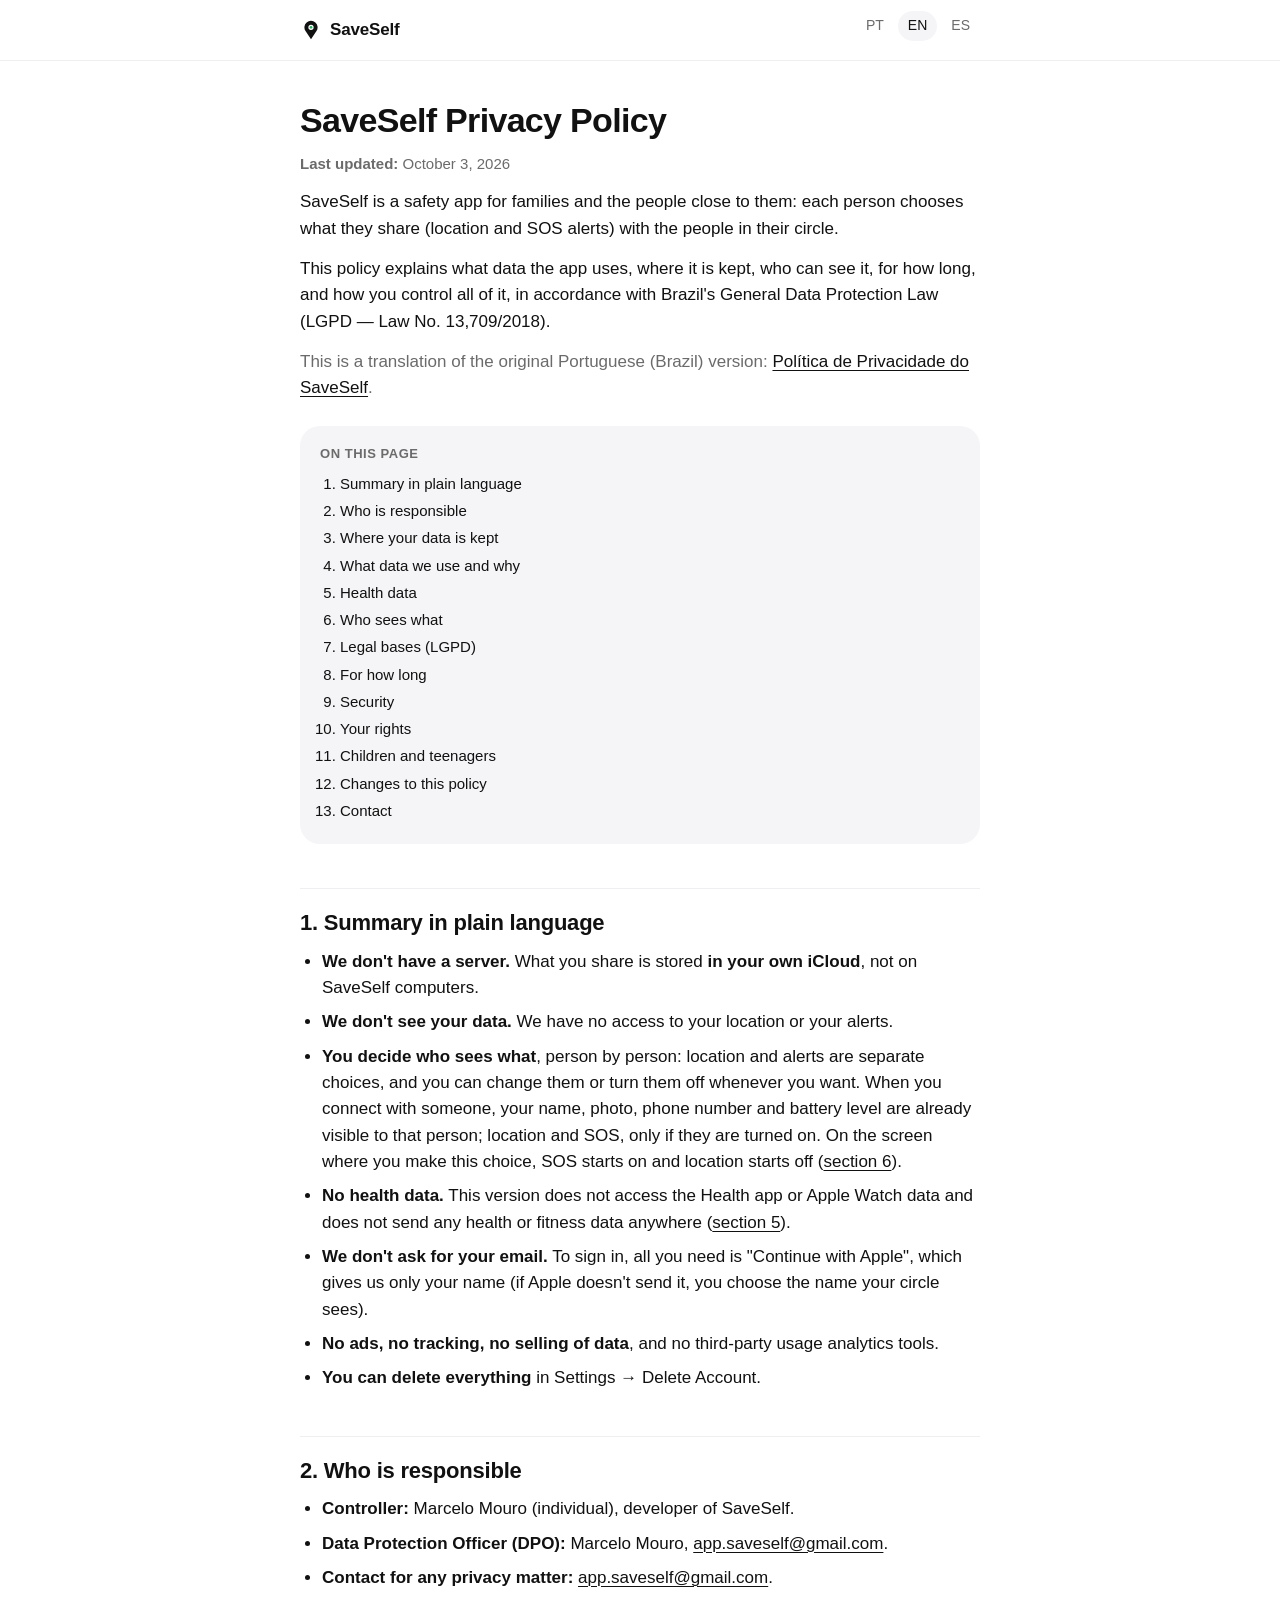
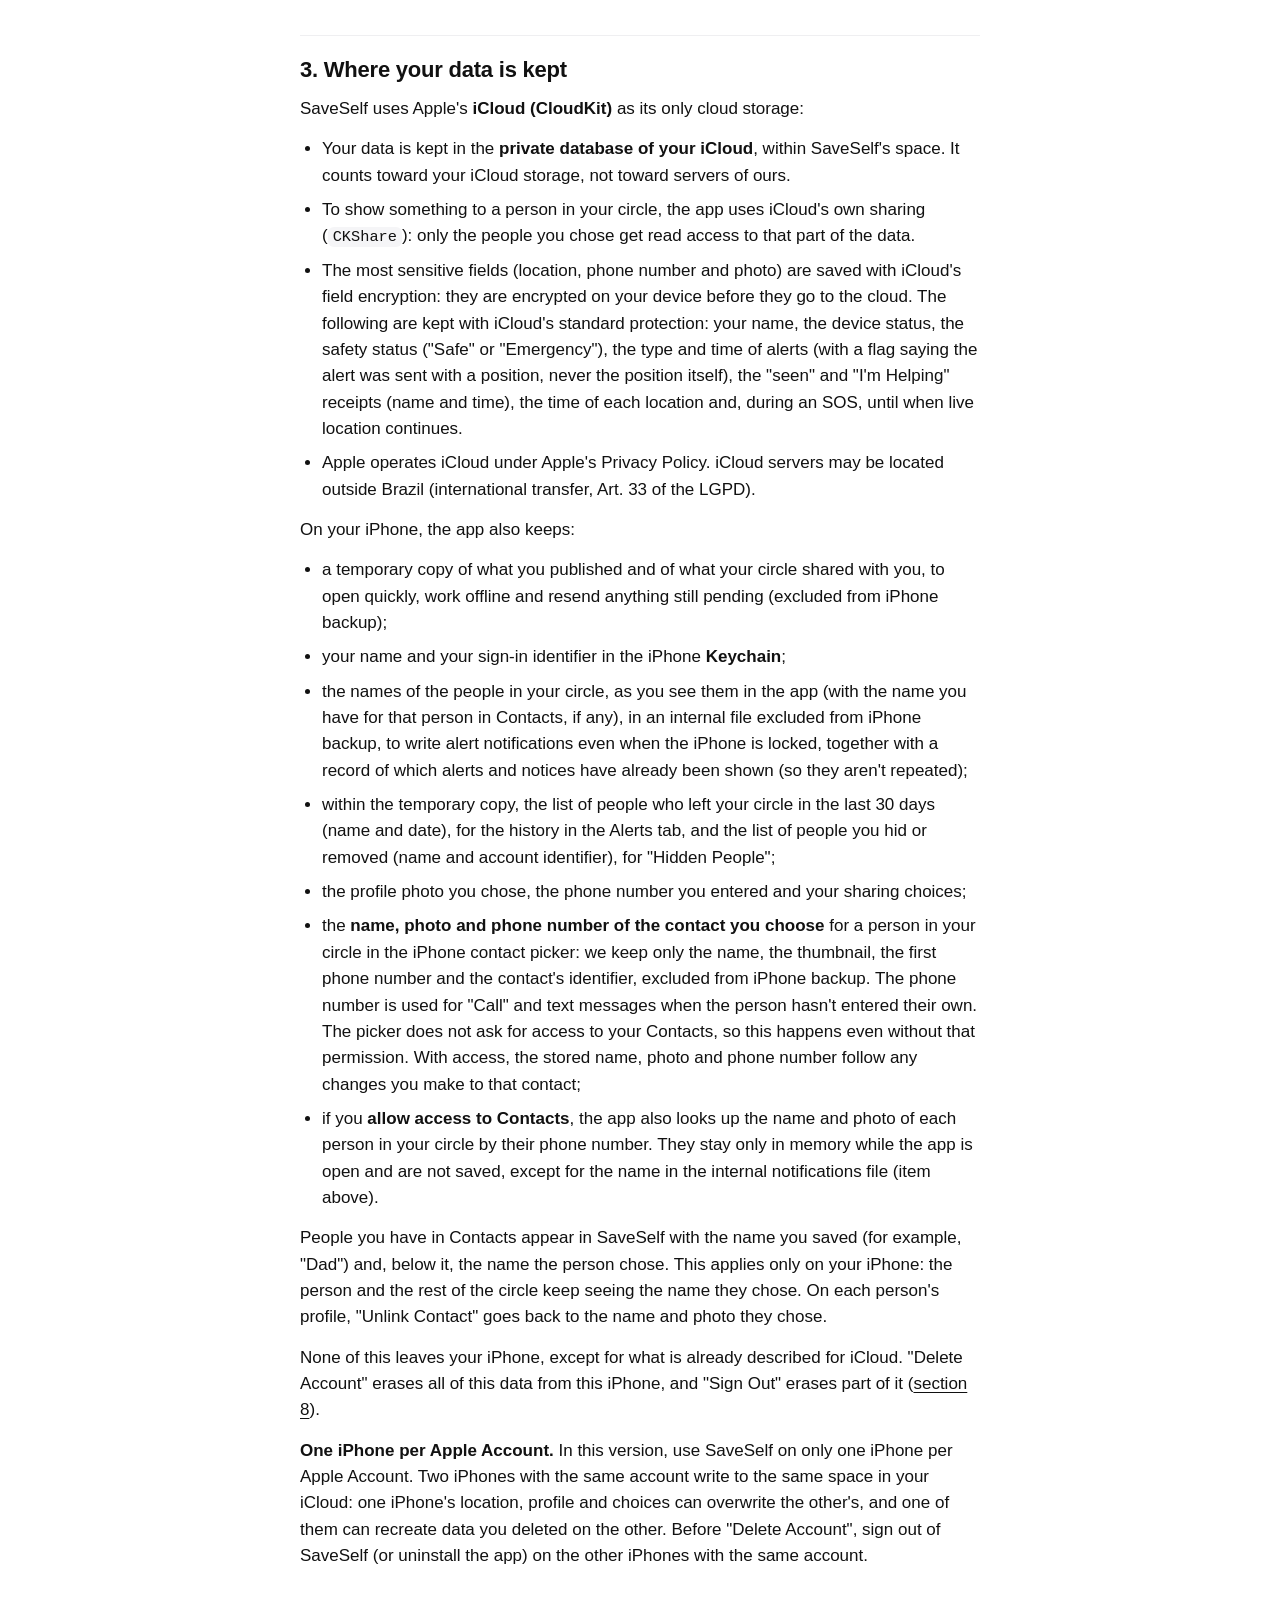
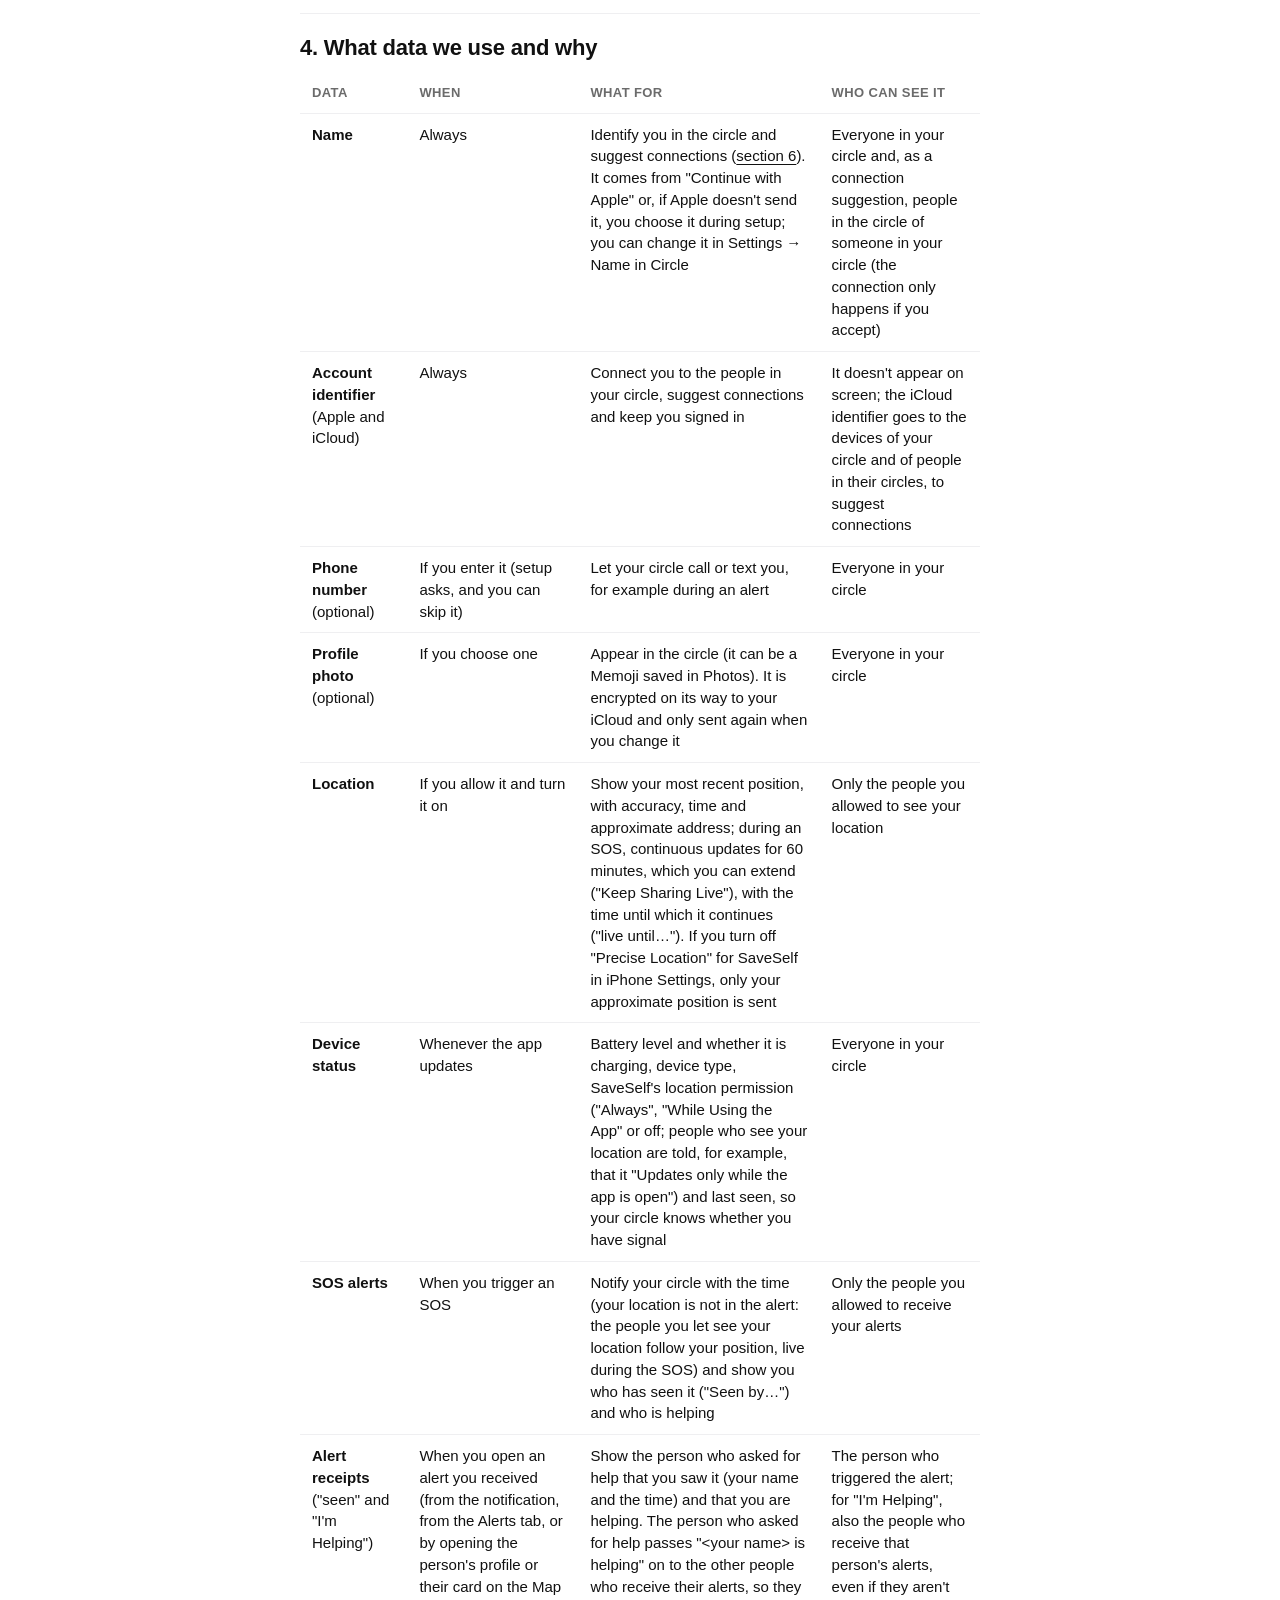
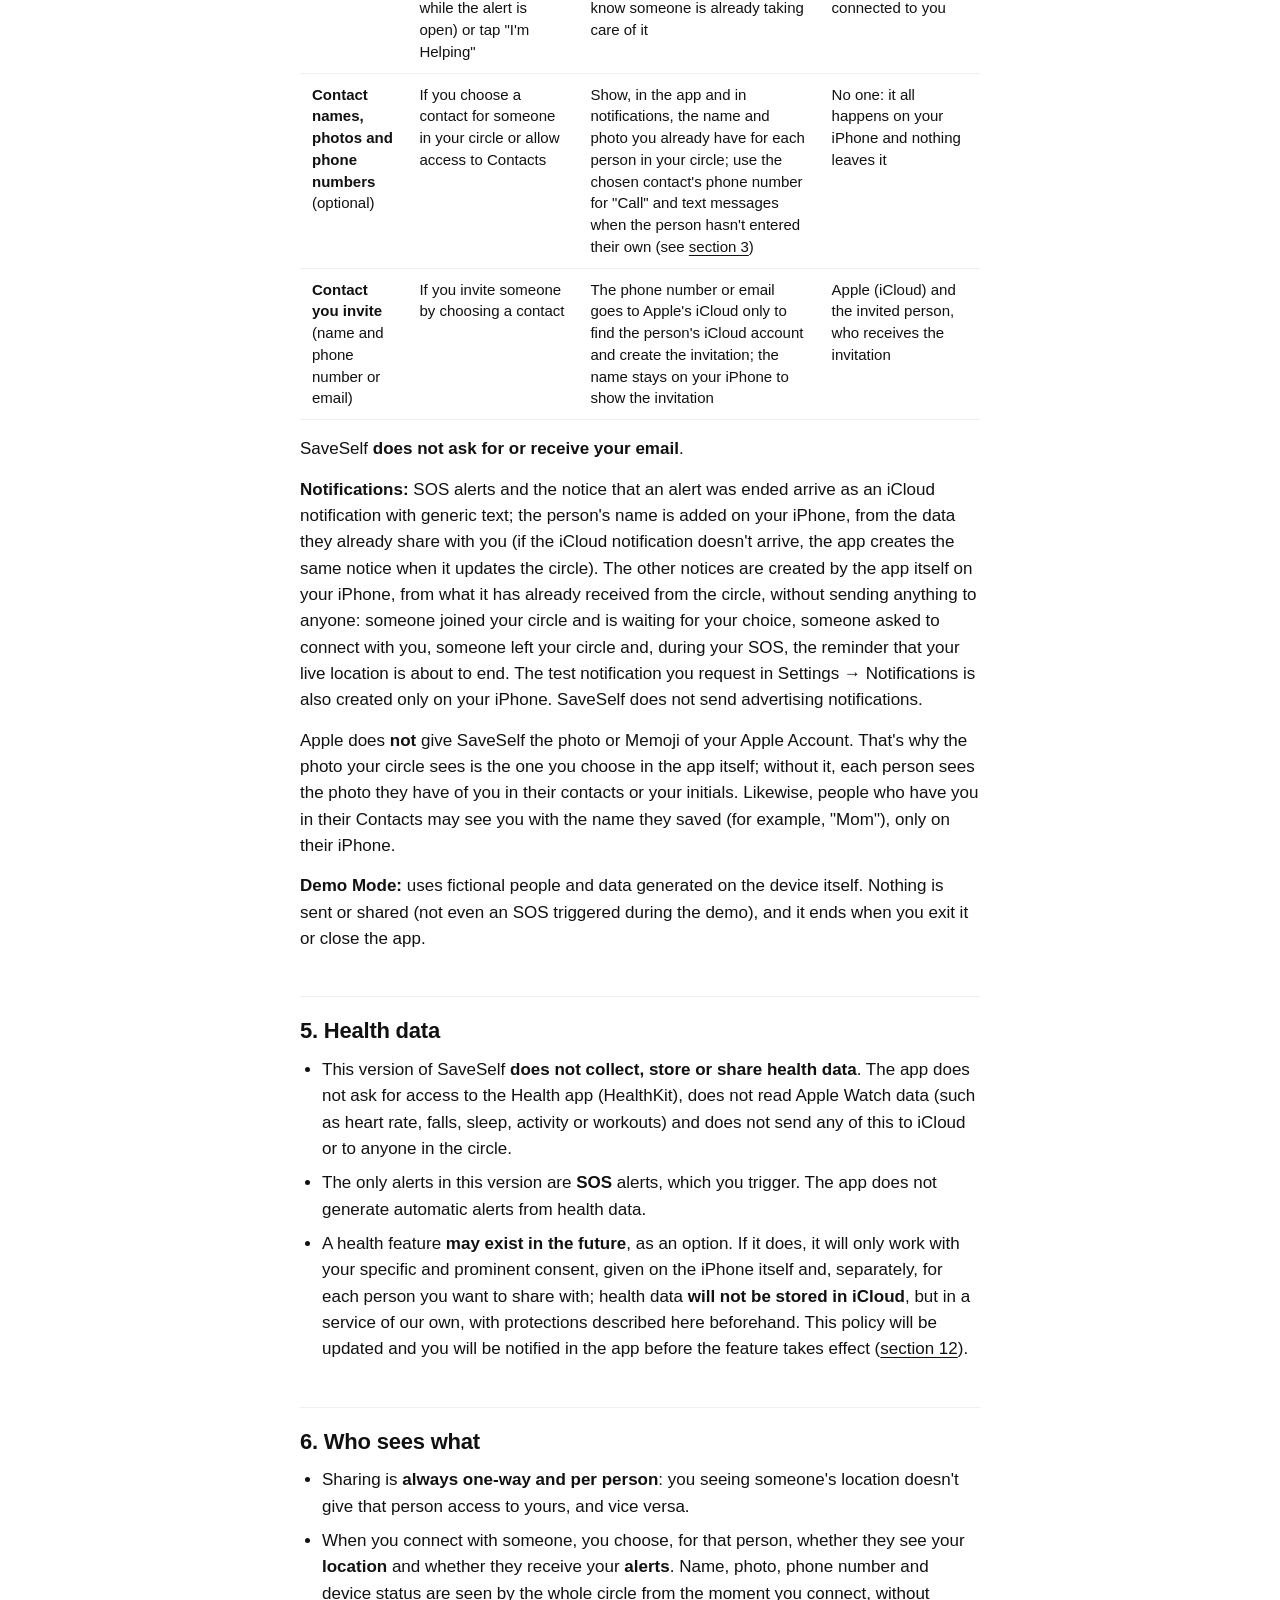
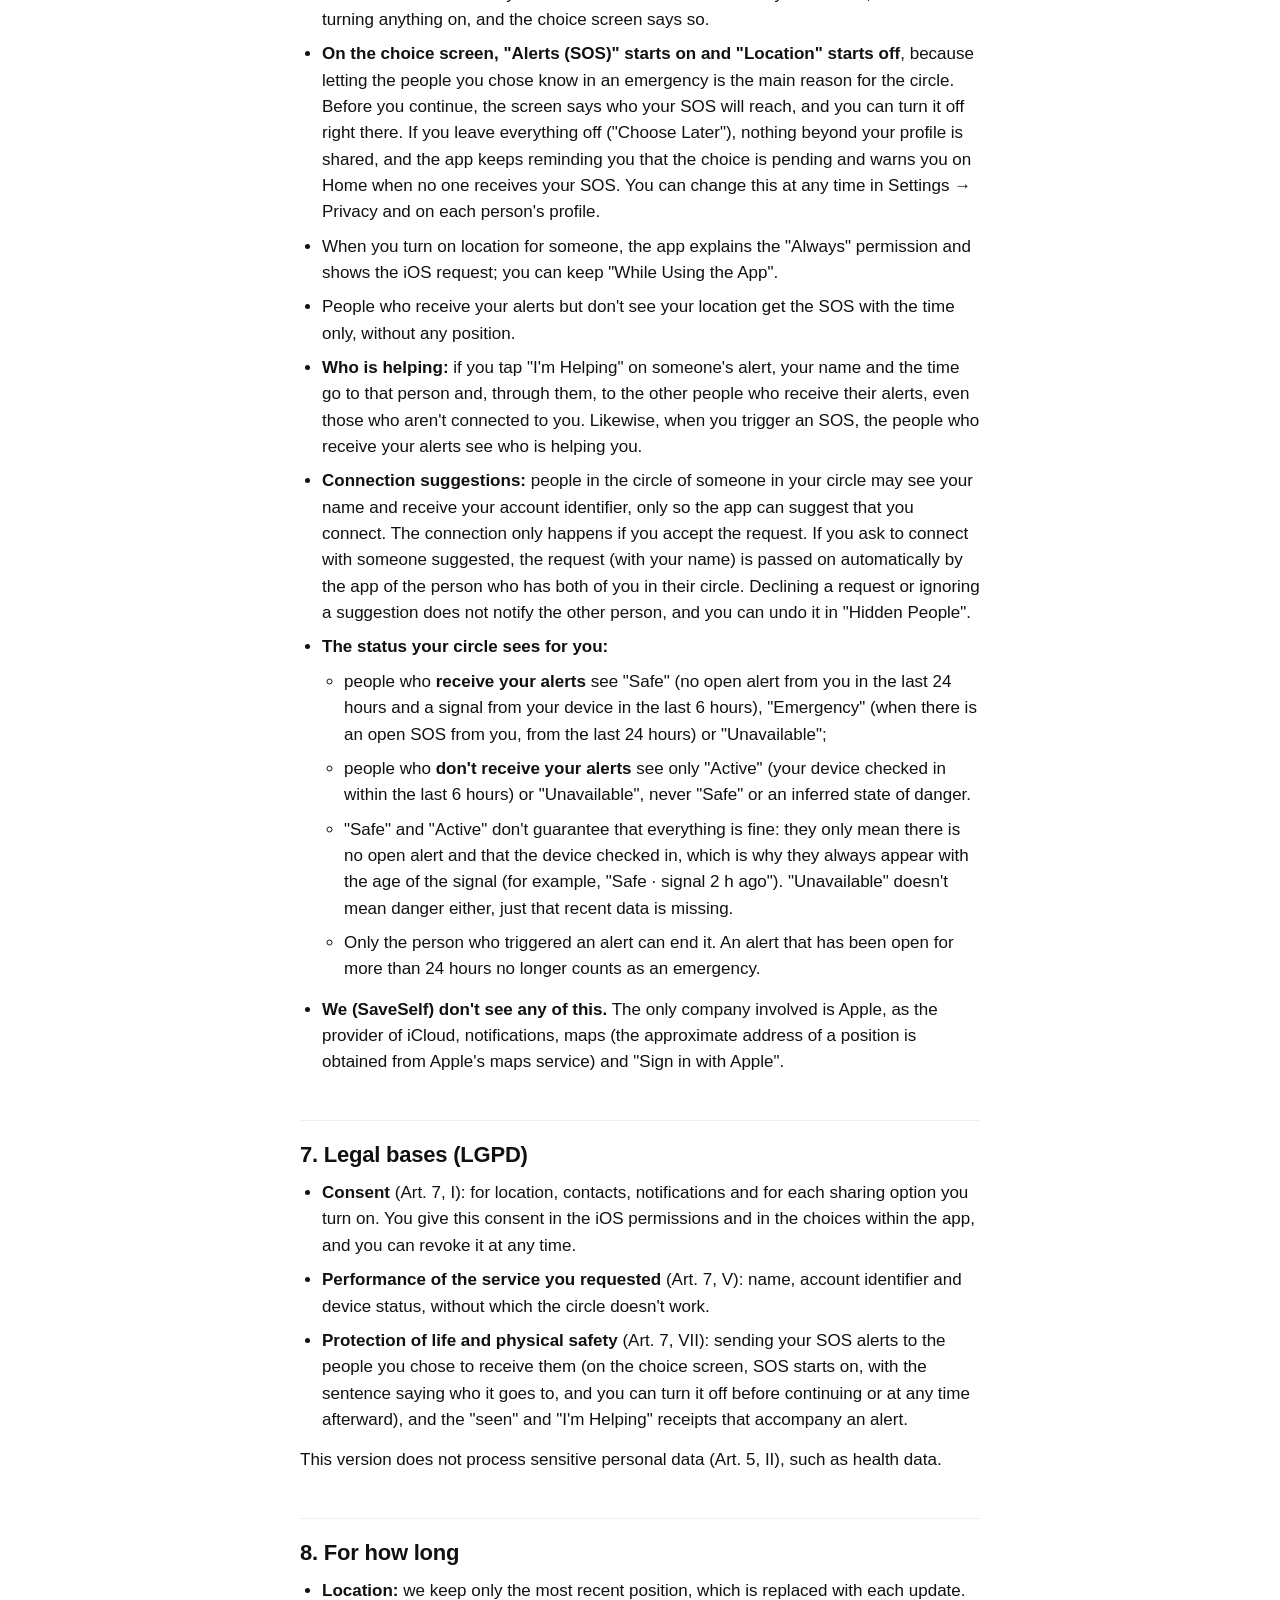
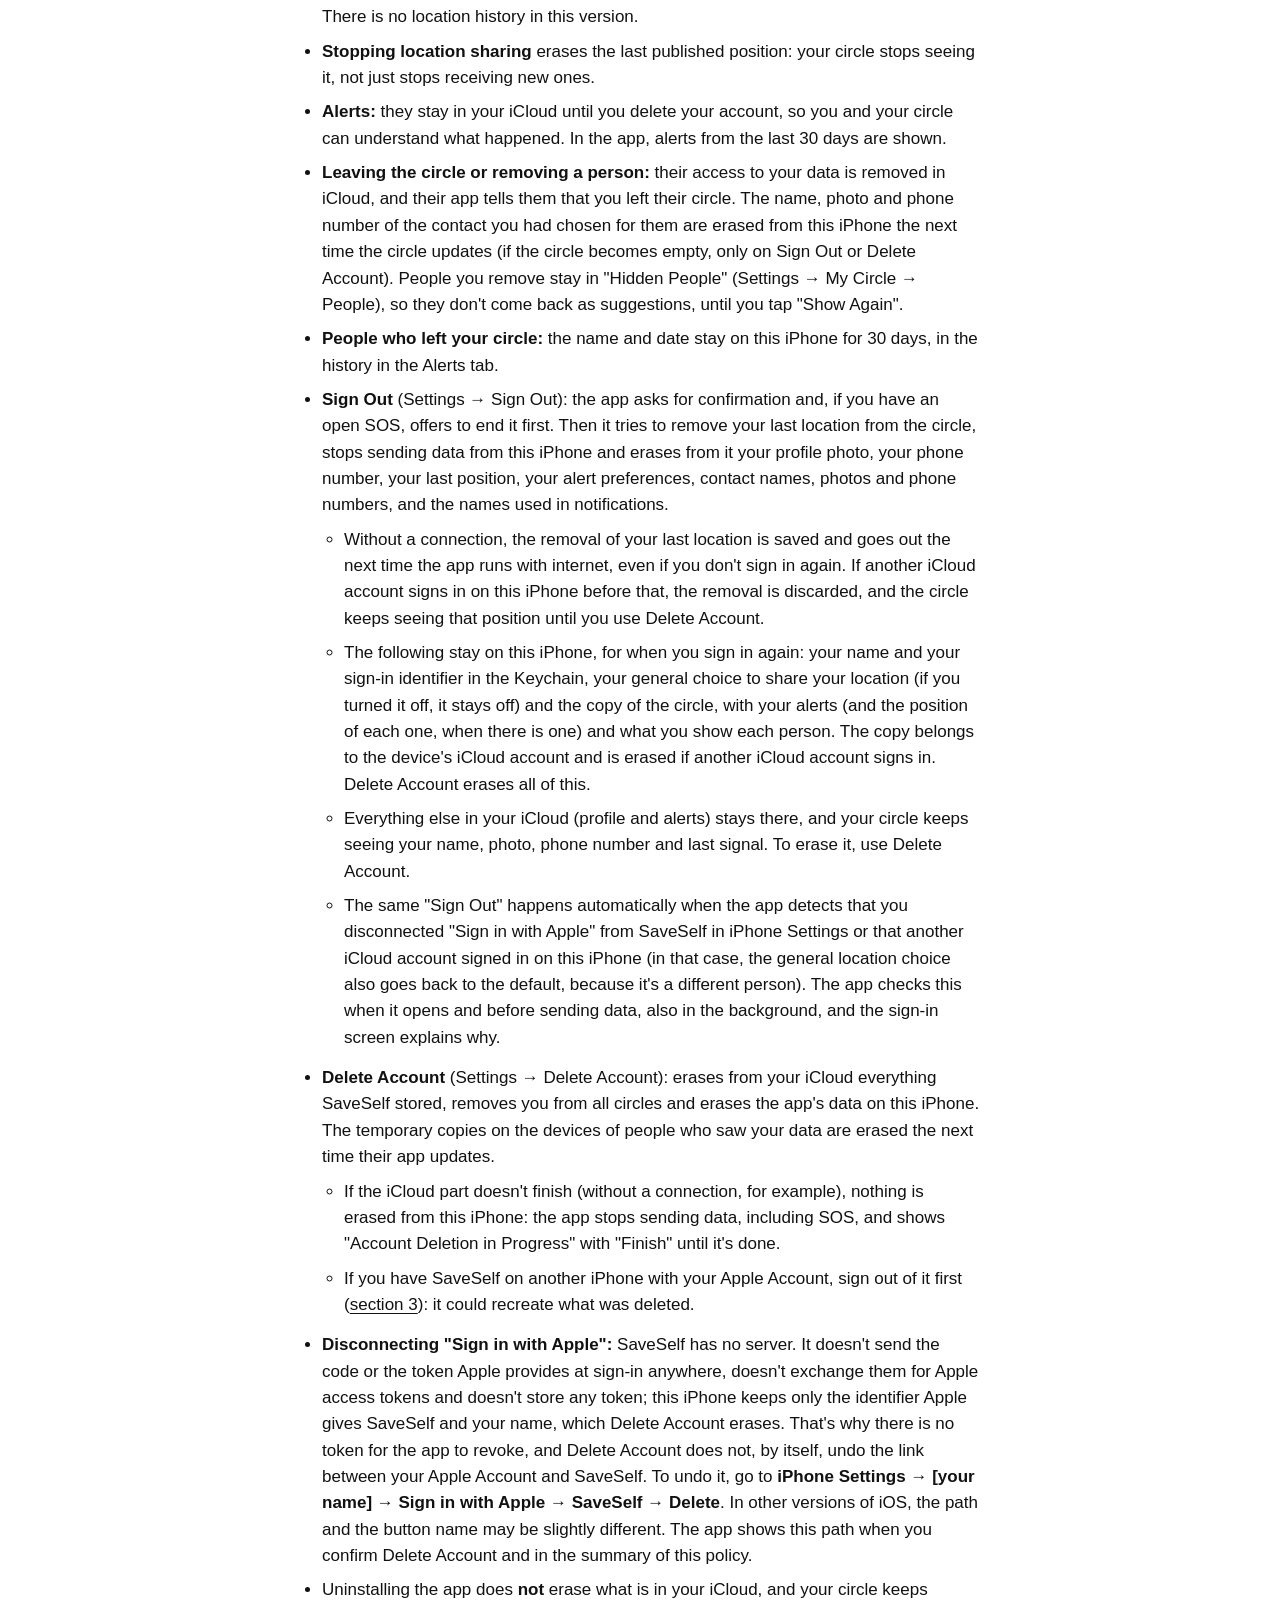
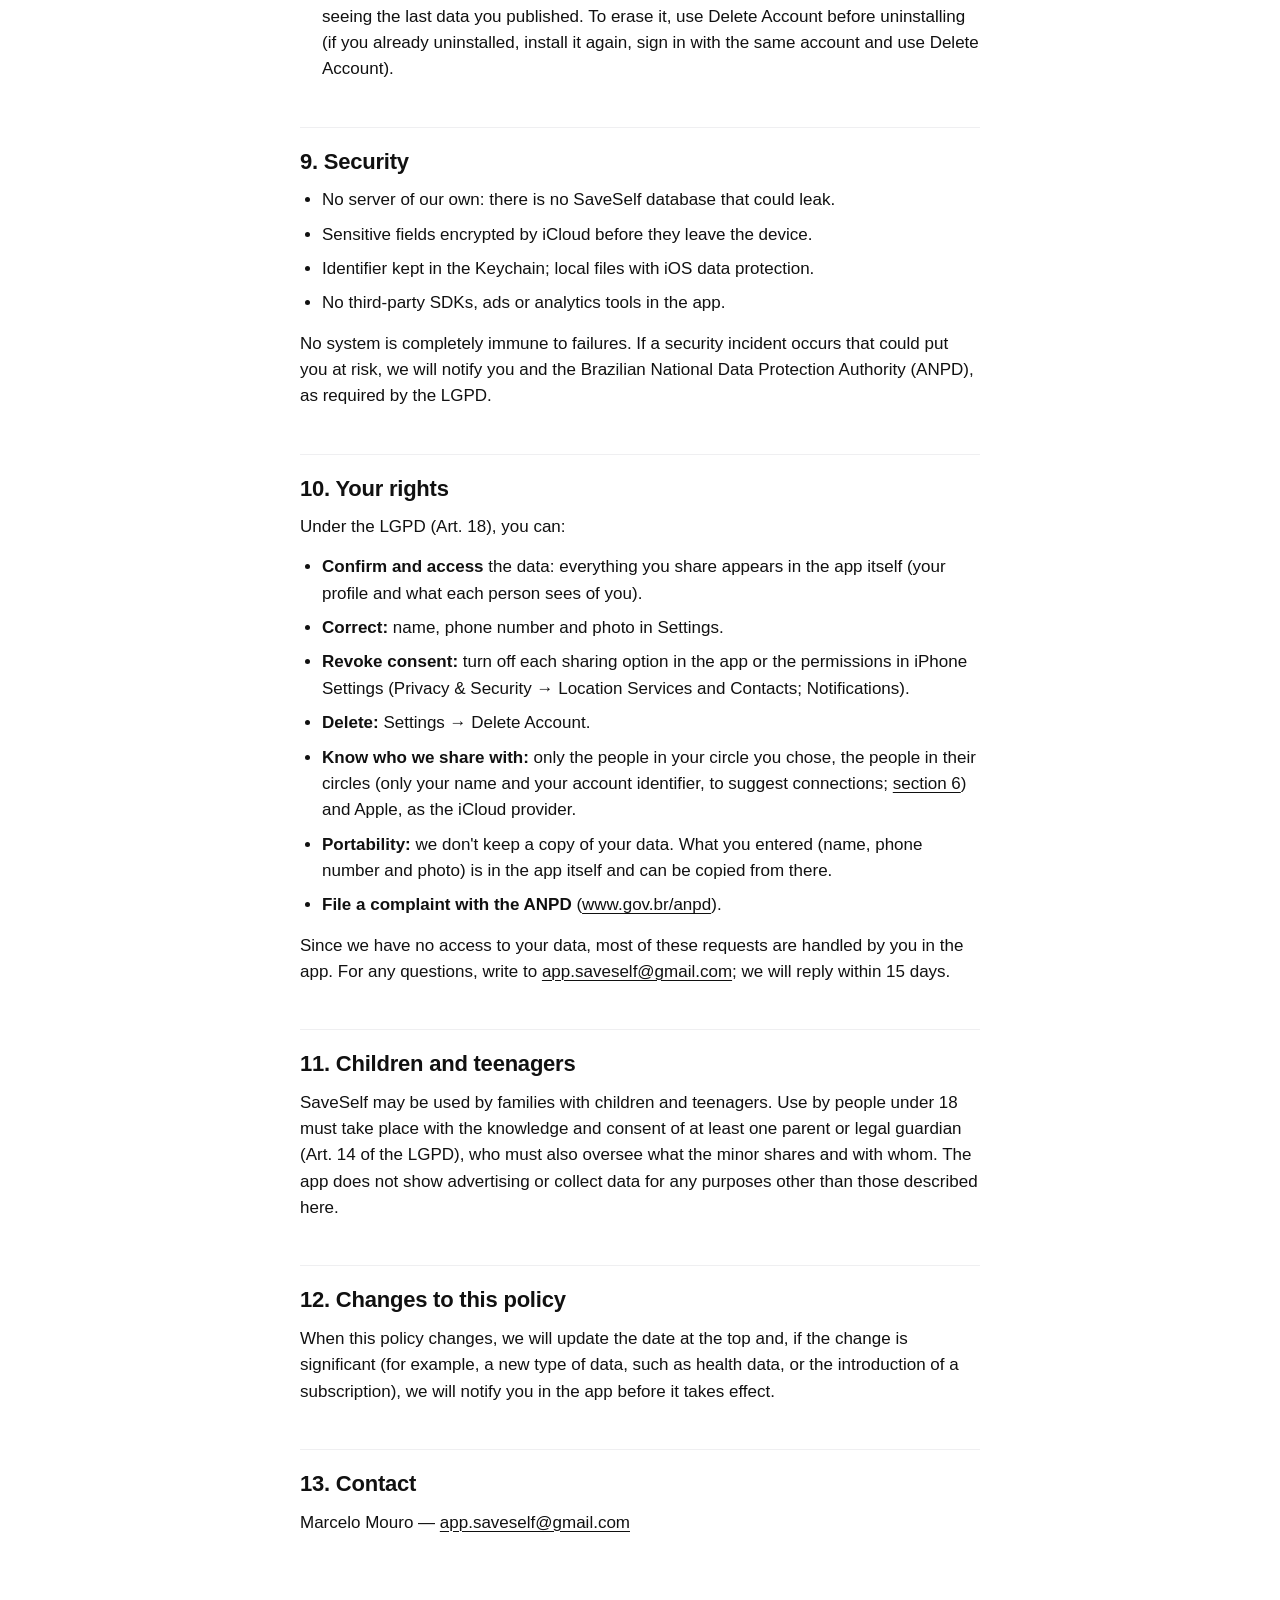
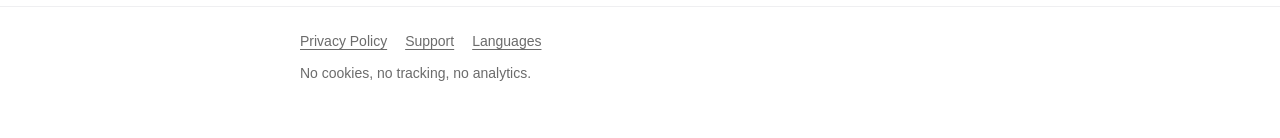
==== en/privacy.html @ 68fe5c29 "Site do SaveSelf: política de privacidade e suporte (pt, en, es) Co-Authored-By: Claude Opus 5.5 <no" ====
<!doctype html>
<html lang="en">
<head>
<meta charset="utf-8">
<meta name="viewport" content="width=device-width, initial-scale=1">
<title>SaveSelf Privacy Policy</title>
<meta name="description" content="What data SaveSelf uses, where it is kept (in your iCloud), who can see it, for how long, and how you control it all, under Brazil's LGPD.">
<meta name="referrer" content="no-referrer">
<meta name="color-scheme" content="light dark">
<link rel="alternate" hreflang="pt-BR" href="../pt/privacidade.html">
<link rel="alternate" hreflang="en" href="privacy.html">
<link rel="alternate" hreflang="es" href="../es/privacidad.html">
<link rel="alternate" hreflang="x-default" href="../index.html">
<link rel="icon" href="data:image/svg+xml,%3Csvg xmlns='http://www.w3.org/2000/svg' viewBox='0 0 100 100'%3E%3Cpath fill='%23111111' fill-rule='evenodd' d='M50 92L74.87 54.78A30 30 0 1 0 25.13 54.78ZM62 38A12 12 0 1 0 38 38A12 12 0 1 0 62 38Z'/%3E%3Ccircle cx='50' cy='38' r='6' fill='%2324B35F'/%3E%3C/svg%3E">
<link rel="stylesheet" href="../style.css">
</head>
<body>
<header class="site-header">
  <div class="wrap">
    <a class="brand" href="../index.html"><svg viewBox="0 0 100 100" aria-hidden="true"><path fill="currentColor" fill-rule="evenodd" d="M50 92L74.87 54.78A30 30 0 1 0 25.13 54.78ZM62 38A12 12 0 1 0 38 38A12 12 0 1 0 62 38Z"/><circle cx="50" cy="38" r="6" fill="#24B35F"/></svg>SaveSelf</a>
    <nav aria-label="Language">
      <ul class="lang">
        <li><a href="../pt/privacidade.html" hreflang="pt-BR" lang="pt-BR">PT</a></li>
        <li><span aria-current="page" lang="en">EN</span></li>
        <li><a href="../es/privacidad.html" hreflang="es" lang="es">ES</a></li>
      </ul>
    </nav>
  </div>
</header>

<main>
  <div class="wrap">
    <h1>SaveSelf Privacy Policy</h1>
    <p class="meta"><strong>Last updated:</strong> October 3, 2026</p>

    <p>SaveSelf is a safety app for families and the people close to them: each person chooses what they
    share (location and SOS alerts) with the people in their circle.</p>

    <p>This policy explains what data the app uses, where it is kept, who can see it, for how long, and
    how you control all of it, in accordance with Brazil's General Data Protection Law (LGPD — Law
    No. 13,709/2018).</p>

    <p class="muted">This is a translation of the original Portuguese (Brazil) version: <a href="../pt/privacidade.html" hreflang="pt-BR" lang="pt-BR">Política de Privacidade do SaveSelf</a>.</p>

    <nav class="toc" aria-label="Sections">
      <p>On this page</p>
      <ol>
        <li><a href="#s1">Summary in plain language</a></li>
        <li><a href="#s2">Who is responsible</a></li>
        <li><a href="#s3">Where your data is kept</a></li>
        <li><a href="#s4">What data we use and why</a></li>
        <li><a href="#s5">Health data</a></li>
        <li><a href="#s6">Who sees what</a></li>
        <li><a href="#s7">Legal bases (LGPD)</a></li>
        <li><a href="#s8">For how long</a></li>
        <li><a href="#s9">Security</a></li>
        <li><a href="#s10">Your rights</a></li>
        <li><a href="#s11">Children and teenagers</a></li>
        <li><a href="#s12">Changes to this policy</a></li>
        <li><a href="#s13">Contact</a></li>
      </ol>
    </nav>

    <h2 id="s1">1. Summary in plain language</h2>
    <ul>
      <li><strong>We don't have a server.</strong> What you share is stored <strong>in your own iCloud</strong>, not on
        SaveSelf computers.</li>
      <li><strong>We don't see your data.</strong> We have no access to your location or your alerts.</li>
      <li><strong>You decide who sees what</strong>, person by person: location and alerts are separate choices, and
        you can change them or turn them off whenever you want. When you connect with someone, your name,
        photo, phone number and battery level are already visible to that person; location and SOS, only
        if they are turned on. On the screen where you make this choice, SOS starts on and location starts
        off (<a href="#s6">section 6</a>).</li>
      <li><strong>No health data.</strong> This version does not access the Health app or Apple Watch data and does not
        send any health or fitness data anywhere (<a href="#s5">section 5</a>).</li>
      <li><strong>We don't ask for your email.</strong> To sign in, all you need is "Continue with Apple", which gives us
        only your name (if Apple doesn't send it, you choose the name your circle sees).</li>
      <li><strong>No ads, no tracking, no selling of data</strong>, and no third-party usage analytics tools.</li>
      <li><strong>You can delete everything</strong> in Settings → Delete Account.</li>
    </ul>

    <h2 id="s2">2. Who is responsible</h2>
    <ul>
      <li><strong>Controller:</strong> Marcelo Mouro (individual), developer of SaveSelf.</li>
      <li><strong>Data Protection Officer (DPO):</strong> Marcelo Mouro, <a href="mailto:app.saveself@gmail.com">app.saveself@gmail.com</a>.</li>
      <li><strong>Contact for any privacy matter:</strong> <a href="mailto:app.saveself@gmail.com">app.saveself@gmail.com</a>.</li>
    </ul>

    <h2 id="s3">3. Where your data is kept</h2>
    <p>SaveSelf uses Apple's <strong>iCloud (CloudKit)</strong> as its only cloud storage:</p>
    <ul>
      <li>Your data is kept in the <strong>private database of your iCloud</strong>, within SaveSelf's space. It counts
        toward your iCloud storage, not toward servers of ours.</li>
      <li>To show something to a person in your circle, the app uses iCloud's own sharing
        (<code>CKShare</code>): only the people you chose get read access to that part of the data.</li>
      <li>The most sensitive fields (location, phone number and photo) are saved with iCloud's field
        encryption: they are encrypted on your device before they go to the cloud. The following are kept
        with iCloud's standard protection: your name, the device status, the safety status ("Safe" or
        "Emergency"), the type and time of alerts (with a flag saying the alert was sent with a position,
        never the position itself), the "seen" and "I'm Helping" receipts (name and time), the time of
        each location and, during an SOS, until when live location continues.</li>
      <li>Apple operates iCloud under Apple's Privacy Policy. iCloud servers may be located outside Brazil
        (international transfer, Art. 33 of the LGPD).</li>
    </ul>

    <p>On your iPhone, the app also keeps:</p>
    <ul>
      <li>a temporary copy of what you published and of what your circle shared with you, to open quickly,
        work offline and resend anything still pending (excluded from iPhone backup);</li>
      <li>your name and your sign-in identifier in the iPhone <strong>Keychain</strong>;</li>
      <li>the names of the people in your circle, as you see them in the app (with the name you have for
        that person in Contacts, if any), in an internal file excluded from iPhone backup, to write alert
        notifications even when the iPhone is locked, together with a record of which alerts and notices
        have already been shown (so they aren't repeated);</li>
      <li>within the temporary copy, the list of people who left your circle in the last 30 days (name and
        date), for the history in the Alerts tab, and the list of people you hid or removed (name and account identifier), for
        "Hidden People";</li>
      <li>the profile photo you chose, the phone number you entered and your sharing choices;</li>
      <li>the <strong>name, photo and phone number of the contact you choose</strong> for a person in your circle in the
        iPhone contact picker: we keep only the name, the thumbnail, the first phone number and the
        contact's identifier, excluded from iPhone backup. The phone number is used for "Call" and text
        messages when the person hasn't entered their own. The picker does not ask for access to your
        Contacts, so this happens even without that permission. With access, the stored name, photo and
        phone number follow any changes you make to that contact;</li>
      <li>if you <strong>allow access to Contacts</strong>, the app also looks up the name and photo of each person in
        your circle by their phone number. They stay only in memory while the app is open and are not
        saved, except for the name in the internal notifications file (item above).</li>
    </ul>

    <p>People you have in Contacts appear in SaveSelf with the name you saved (for example, "Dad") and,
    below it, the name the person chose. This applies only on your iPhone: the person and the rest of
    the circle keep seeing the name they chose. On each person's profile, "Unlink Contact" goes back to
    the name and photo they chose.</p>

    <p>None of this leaves your iPhone, except for what is already described for iCloud. "Delete Account"
    erases all of this data from this iPhone, and "Sign Out" erases part of it (<a href="#s8">section 8</a>).</p>

    <p><strong>One iPhone per Apple Account.</strong> In this version, use SaveSelf on only one iPhone per Apple
    Account. Two iPhones with the same account write to the same space in your iCloud: one iPhone's
    location, profile and choices can overwrite the other's, and one of them can recreate data you
    deleted on the other. Before "Delete Account", sign out of SaveSelf (or uninstall the app) on the
    other iPhones with the same account.</p>

    <h2 id="s4">4. What data we use and why</h2>
    <div class="table-wrap">
      <table>
        <thead>
          <tr><th scope="col">Data</th><th scope="col">When</th><th scope="col">What for</th><th scope="col">Who can see it</th></tr>
        </thead>
        <tbody>
          <tr>
            <td data-label="Data"><strong>Name</strong></td>
            <td data-label="When">Always</td>
            <td data-label="What for">Identify you in the circle and suggest connections (<a href="#s6">section 6</a>). It comes from "Continue with Apple" or, if Apple doesn't send it, you choose it during setup; you can change it in Settings → Name in Circle</td>
            <td data-label="Who can see it">Everyone in your circle and, as a connection suggestion, people in the circle of someone in your circle (the connection only happens if you accept)</td>
          </tr>
          <tr>
            <td data-label="Data"><strong>Account identifier</strong> (Apple and iCloud)</td>
            <td data-label="When">Always</td>
            <td data-label="What for">Connect you to the people in your circle, suggest connections and keep you signed in</td>
            <td data-label="Who can see it">It doesn't appear on screen; the iCloud identifier goes to the devices of your circle and of people in their circles, to suggest connections</td>
          </tr>
          <tr>
            <td data-label="Data"><strong>Phone number</strong> (optional)</td>
            <td data-label="When">If you enter it (setup asks, and you can skip it)</td>
            <td data-label="What for">Let your circle call or text you, for example during an alert</td>
            <td data-label="Who can see it">Everyone in your circle</td>
          </tr>
          <tr>
            <td data-label="Data"><strong>Profile photo</strong> (optional)</td>
            <td data-label="When">If you choose one</td>
            <td data-label="What for">Appear in the circle (it can be a Memoji saved in Photos). It is encrypted on its way to your iCloud and only sent again when you change it</td>
            <td data-label="Who can see it">Everyone in your circle</td>
          </tr>
          <tr>
            <td data-label="Data"><strong>Location</strong></td>
            <td data-label="When">If you allow it and turn it on</td>
            <td data-label="What for">Show your most recent position, with accuracy, time and approximate address; during an SOS, continuous updates for 60 minutes, which you can extend ("Keep Sharing Live"), with the time until which it continues ("live until…"). If you turn off "Precise Location" for SaveSelf in iPhone Settings, only your approximate position is sent</td>
            <td data-label="Who can see it">Only the people you allowed to see your location</td>
          </tr>
          <tr>
            <td data-label="Data"><strong>Device status</strong></td>
            <td data-label="When">Whenever the app updates</td>
            <td data-label="What for">Battery level and whether it is charging, device type, SaveSelf's location permission ("Always", "While Using the App" or off; people who see your location are told, for example, that it "Updates only while the app is open") and last seen, so your circle knows whether you have signal</td>
            <td data-label="Who can see it">Everyone in your circle</td>
          </tr>
          <tr>
            <td data-label="Data"><strong>SOS alerts</strong></td>
            <td data-label="When">When you trigger an SOS</td>
            <td data-label="What for">Notify your circle with the time (your location is not in the alert: the people you let see your location follow your position, live during the SOS) and show you who has seen it ("Seen by…") and who is helping</td>
            <td data-label="Who can see it">Only the people you allowed to receive your alerts</td>
          </tr>
          <tr>
            <td data-label="Data"><strong>Alert receipts</strong> ("seen" and "I'm Helping")</td>
            <td data-label="When">When you open an alert you received (from the notification, from the Alerts tab, or by opening the person's profile or their card on the Map while the alert is open) or tap "I'm Helping"</td>
            <td data-label="What for">Show the person who asked for help that you saw it (your name and the time) and that you are helping. The person who asked for help passes "&lt;your name&gt; is helping" on to the other people who receive their alerts, so they know someone is already taking care of it</td>
            <td data-label="Who can see it">The person who triggered the alert; for "I'm Helping", also the people who receive that person's alerts, even if they aren't connected to you</td>
          </tr>
          <tr>
            <td data-label="Data"><strong>Contact names, photos and phone numbers</strong> (optional)</td>
            <td data-label="When">If you choose a contact for someone in your circle or allow access to Contacts</td>
            <td data-label="What for">Show, in the app and in notifications, the name and photo you already have for each person in your circle; use the chosen contact's phone number for "Call" and text messages when the person hasn't entered their own (see <a href="#s3">section 3</a>)</td>
            <td data-label="Who can see it">No one: it all happens on your iPhone and nothing leaves it</td>
          </tr>
          <tr>
            <td data-label="Data"><strong>Contact you invite</strong> (name and phone number or email)</td>
            <td data-label="When">If you invite someone by choosing a contact</td>
            <td data-label="What for">The phone number or email goes to Apple's iCloud only to find the person's iCloud account and create the invitation; the name stays on your iPhone to show the invitation</td>
            <td data-label="Who can see it">Apple (iCloud) and the invited person, who receives the invitation</td>
          </tr>
        </tbody>
      </table>
    </div>

    <p>SaveSelf <strong>does not ask for or receive your email</strong>.</p>

    <p><strong>Notifications:</strong> SOS alerts and the notice that an alert was ended arrive as an iCloud
    notification with generic text; the person's name is added on your iPhone, from the data they
    already share with you (if the iCloud notification doesn't arrive, the app creates the same notice
    when it updates the circle). The other notices are created by the app itself on your iPhone, from
    what it has already received from the circle, without sending anything to anyone: someone joined
    your circle and is waiting for your choice, someone asked to connect with you, someone left your
    circle and, during your SOS, the reminder that your live location is about to end. The test notification you request in
    Settings → Notifications is also created only on your iPhone. SaveSelf does not
    send advertising notifications.</p>

    <p>Apple does <strong>not</strong> give SaveSelf the photo or Memoji of your Apple Account. That's why the photo
    your circle sees is the one you choose in the app itself; without it, each person sees the photo
    they have of you in their contacts or your initials. Likewise, people who have you in their Contacts
    may see you with the name they saved (for example, "Mom"), only on their iPhone.</p>

    <p><strong>Demo Mode:</strong> uses fictional people and data generated on the device itself. Nothing is sent or
    shared (not even an SOS triggered during the demo), and it ends when you exit it or close the
    app.</p>

    <h2 id="s5">5. Health data</h2>
    <ul>
      <li>This version of SaveSelf <strong>does not collect, store or share health data</strong>. The app does not
        ask for access to the Health app (HealthKit), does not read Apple Watch data (such as heart rate,
        falls, sleep, activity or workouts) and does not send any of this to iCloud or to anyone in the
        circle.</li>
      <li>The only alerts in this version are <strong>SOS</strong> alerts, which you trigger. The app does not generate
        automatic alerts from health data.</li>
      <li>A health feature <strong>may exist in the future</strong>, as an option. If it does, it will only work with
        your specific and prominent consent, given on the iPhone itself and, separately, for each person
        you want to share with; health data <strong>will not be stored in iCloud</strong>, but in a service of our
        own, with protections described here beforehand. This policy will be updated and you will be
        notified in the app before the feature takes effect (<a href="#s12">section 12</a>).</li>
    </ul>

    <h2 id="s6">6. Who sees what</h2>
    <ul>
      <li>Sharing is <strong>always one-way and per person</strong>: you seeing someone's location doesn't give that
        person access to yours, and vice versa.</li>
      <li>When you connect with someone, you choose, for that person, whether they see your
        <strong>location</strong> and whether they receive your <strong>alerts</strong>. Name, photo, phone number and device status
        are seen by the whole circle from the moment you connect, without turning anything on, and the
        choice screen says so.</li>
      <li><strong>On the choice screen, "Alerts (SOS)" starts on and "Location" starts off</strong>, because letting the
        people you chose know in an emergency is the main reason for the circle. Before you continue, the
        screen says who your SOS will reach, and you can turn it off right there. If you leave everything
        off ("Choose Later"), nothing beyond your profile is shared, and the app keeps reminding you that
        the choice is pending and warns you on Home when no one receives your SOS. You can change this at
        any time in Settings → Privacy and on each person's profile.</li>
      <li>When you turn on location for someone, the app explains the "Always" permission and shows the iOS
        request; you can keep "While Using the App".</li>
      <li>People who receive your alerts but don't see your location get the SOS with the time only,
        without any position.</li>
      <li><strong>Who is helping:</strong> if you tap "I'm Helping" on someone's alert, your name and the time go to
        that person and, through them, to the other people who receive their alerts, even those who aren't
        connected to you. Likewise, when you trigger an SOS, the people who receive your alerts see who is
        helping you.</li>
      <li><strong>Connection suggestions:</strong> people in the circle of someone in your circle may see your name and
        receive your account identifier, only so the app can suggest that you connect. The connection
        only happens if you accept the request. If you ask to connect with someone suggested, the request
        (with your name) is passed on automatically by the app of the person who has both of you in their
        circle. Declining a request or ignoring a suggestion does not notify the other person, and you can
        undo it in "Hidden People".</li>
      <li><strong>The status your circle sees for you:</strong>
        <ul>
          <li>people who <strong>receive your alerts</strong> see "Safe" (no open alert from you in the last 24 hours and
            a signal from your device in the last 6 hours), "Emergency" (when there is an open SOS from you,
            from the last 24 hours) or "Unavailable";</li>
          <li>people who <strong>don't receive your alerts</strong> see only "Active" (your device checked in within the last
            6 hours) or "Unavailable", never "Safe" or an inferred state of danger.</li>
          <li>"Safe" and "Active" don't guarantee that everything is fine: they only mean there is no open
            alert and that the device checked in, which is why they always appear with the age of the
            signal (for example, "Safe · signal 2 h ago"). "Unavailable" doesn't mean danger either, just
            that recent data is missing.</li>
          <li>Only the person who triggered an alert can end it. An alert that has been open for more than
            24 hours no longer counts as an emergency.</li>
        </ul>
      </li>
      <li><strong>We (SaveSelf) don't see any of this.</strong> The only company involved is Apple, as the provider of
        iCloud, notifications, maps (the approximate address of a position is obtained from Apple's maps
        service) and "Sign in with Apple".</li>
    </ul>

    <h2 id="s7">7. Legal bases (LGPD)</h2>
    <ul>
      <li><strong>Consent</strong> (Art. 7, I): for location, contacts, notifications and for each sharing option you
        turn on. You give this consent in the iOS permissions and in the choices within the app, and you
        can revoke it at any time.</li>
      <li><strong>Performance of the service you requested</strong> (Art. 7, V): name, account identifier and device
        status, without which the circle doesn't work.</li>
      <li><strong>Protection of life and physical safety</strong> (Art. 7, VII): sending your SOS alerts to the people
        you chose to receive them (on the choice screen, SOS starts on, with the sentence saying who it
        goes to, and you can turn it off before continuing or at any time afterward), and the "seen" and
        "I'm Helping" receipts that accompany an alert.</li>
    </ul>
    <p>This version does not process sensitive personal data (Art. 5, II), such as health data.</p>

    <h2 id="s8">8. For how long</h2>
    <ul>
      <li><strong>Location:</strong> we keep only the most recent position, which is replaced with each update. There is
        no location history in this version.</li>
      <li><strong>Stopping location sharing</strong> erases the last published position: your circle stops seeing it,
        not just stops receiving new ones.</li>
      <li><strong>Alerts:</strong> they stay in your iCloud until you delete your account, so you and your circle can
        understand what happened. In the app, alerts from the last 30 days are shown.</li>
      <li><strong>Leaving the circle or removing a person:</strong> their access to your data is removed in iCloud, and
        their app tells them that you left their circle. The name, photo and phone number of the contact
        you had chosen for them are erased from this iPhone the next time the circle updates (if the
        circle becomes empty, only on Sign Out or Delete Account). People you remove stay in "Hidden
        People" (Settings → My Circle → People), so they don't come back as suggestions, until you tap "Show
        Again".</li>
      <li><strong>People who left your circle:</strong> the name and date stay on this iPhone for 30 days, in the history
        in the Alerts tab.</li>
      <li><strong>Sign Out</strong> (Settings → Sign Out): the app asks for confirmation and, if you have an open SOS,
        offers to end it first. Then it tries to remove your last location from the circle, stops sending
        data from this iPhone and erases from it your profile photo, your phone number, your last
        position, your alert preferences, contact names, photos and phone numbers, and the names used in
        notifications.
        <ul>
          <li>Without a connection, the removal of your last location is saved and goes out the next time
            the app runs with internet, even if you don't sign in again. If another iCloud account signs in
            on this iPhone before that, the removal is discarded, and the circle keeps seeing that position
            until you use Delete Account.</li>
          <li>The following stay on this iPhone, for when you sign in again: your name and your sign-in
            identifier in the Keychain, your general choice to share your location (if you turned it off,
            it stays off) and the copy of the circle, with your alerts (and the position of each one, when
            there is one) and what you show each person. The copy belongs to the device's iCloud account
            and is erased if another iCloud account signs in. Delete Account erases all of this.</li>
          <li>Everything else in your iCloud (profile and alerts) stays there, and your circle keeps seeing
            your name, photo, phone number and last signal. To erase it, use Delete Account.</li>
          <li>The same "Sign Out" happens automatically when the app detects that you disconnected "Sign in
            with Apple" from SaveSelf in iPhone Settings or that another iCloud account signed in on this
            iPhone (in that case, the general location choice also goes back to the default, because it's
            a different person). The app checks this when it opens and before sending data, also in the
            background, and the sign-in screen explains why.</li>
        </ul>
      </li>
      <li><strong>Delete Account</strong> (Settings → Delete Account): erases from your iCloud everything SaveSelf stored,
        removes you from all circles and erases the app's data on this iPhone. The temporary copies on the
        devices of people who saw your data are erased the next time their app updates.
        <ul>
          <li>If the iCloud part doesn't finish (without a connection, for example), nothing is erased from
            this iPhone: the app stops sending data, including SOS, and shows "Account Deletion in
            Progress" with "Finish" until it's done.</li>
          <li>If you have SaveSelf on another iPhone with your Apple Account, sign out of it first
            (<a href="#s3">section 3</a>): it could recreate what was deleted.</li>
        </ul>
      </li>
      <li><strong>Disconnecting "Sign in with Apple":</strong> SaveSelf has no server. It doesn't send the code or the
        token Apple provides at sign-in anywhere, doesn't exchange them for Apple access tokens and doesn't
        store any token; this iPhone keeps only the identifier Apple gives SaveSelf and your name, which
        Delete Account erases. That's why there is no token for the app to revoke, and Delete Account does
        not, by itself, undo the link between your Apple Account and SaveSelf. To undo it, go to
        <strong>iPhone Settings → [your name] → Sign in with Apple → SaveSelf → Delete</strong>. In other versions of
        iOS, the path and the button name may be slightly different. The app shows this path when you
        confirm Delete Account and in the summary of this policy.</li>
      <li>Uninstalling the app does <strong>not</strong> erase what is in your iCloud, and your circle keeps seeing the
        last data you published. To erase it, use Delete Account before uninstalling (if you already
        uninstalled, install it again, sign in with the same account and use Delete Account).</li>
    </ul>

    <h2 id="s9">9. Security</h2>
    <ul>
      <li>No server of our own: there is no SaveSelf database that could leak.</li>
      <li>Sensitive fields encrypted by iCloud before they leave the device.</li>
      <li>Identifier kept in the Keychain; local files with iOS data protection.</li>
      <li>No third-party SDKs, ads or analytics tools in the app.</li>
    </ul>
    <p>No system is completely immune to failures. If a security incident occurs that could put you at
    risk, we will notify you and the Brazilian National Data Protection Authority (ANPD), as required by
    the LGPD.</p>

    <h2 id="s10">10. Your rights</h2>
    <p>Under the LGPD (Art. 18), you can:</p>
    <ul>
      <li><strong>Confirm and access</strong> the data: everything you share appears in the app itself (your profile and
        what each person sees of you).</li>
      <li><strong>Correct:</strong> name, phone number and photo in Settings.</li>
      <li><strong>Revoke consent:</strong> turn off each sharing option in the app or the permissions in iPhone Settings
        (Privacy &amp; Security → Location Services and Contacts; Notifications).</li>
      <li><strong>Delete:</strong> Settings → Delete Account.</li>
      <li><strong>Know who we share with:</strong> only the people in your circle you chose, the people in their circles
        (only your name and your account identifier, to suggest connections; <a href="#s6">section 6</a>) and Apple,
        as the iCloud provider.</li>
      <li><strong>Portability:</strong> we don't keep a copy of your data. What you entered (name, phone number and
        photo) is in the app itself and can be copied from there.</li>
      <li><strong>File a complaint with the ANPD</strong> (<a href="https://www.gov.br/anpd" rel="noopener noreferrer">www.gov.br/anpd</a>).</li>
    </ul>
    <p>Since we have no access to your data, most of these requests are handled by you in the app. For
    any questions, write to <a href="mailto:app.saveself@gmail.com">app.saveself@gmail.com</a>; we will reply within 15 days.</p>

    <h2 id="s11">11. Children and teenagers</h2>
    <p>SaveSelf may be used by families with children and teenagers. Use by people under 18 must take
    place with the knowledge and consent of at least one parent or legal guardian (Art. 14 of the LGPD),
    who must also oversee what the minor shares and with whom. The app does not show
    advertising or collect data for any purposes other than those described here.</p>

    <h2 id="s12">12. Changes to this policy</h2>
    <p>When this policy changes, we will update the date at the top and, if the change is significant
    (for example, a new type of data, such as health data, or the introduction of a subscription), we
    will notify you in the app before it takes effect.</p>

    <h2 id="s13">13. Contact</h2>
    <p>Marcelo Mouro — <a href="mailto:app.saveself@gmail.com">app.saveself@gmail.com</a></p>
  </div>
</main>

<footer class="site-footer">
  <div class="wrap">
    <ul>
      <li><a href="privacy.html" aria-current="page">Privacy Policy</a></li>
      <li><a href="support.html">Support</a></li>
      <li><a href="../index.html">Languages</a></li>
    </ul>
    <p>No cookies, no tracking, no analytics.</p>
  </div>
</footer>
</body>
</html>
---- style.css ----
/* SaveSelf — site público (política de privacidade e suporte).
   Sem fontes externas, sem scripts, sem cookies: só a fonte do sistema.
   Cores iguais às do app (SaveSelf/UI/DesignSystem/Theme.swift). */

:root {
  color-scheme: light dark;
  --bg: #FFFFFF;
  --text: #111111;
  --secondary: #6B6B6B;
  --tertiary: #A7A7AC;
  --surface: #F5F5F7;
  --divider: #EFEFF1;
  --safe: #24B35F;
  --emergency: #E5372C;
  --link: #111111;
  --mark-bg: #FFE58A;
  --mark-text: #111111;
  --mark-ring: #E0A800;
}

@media (prefers-color-scheme: dark) {
  :root {
    --bg: #000000;
    --text: #FFFFFF;
    --secondary: #98989F;
    --tertiary: #5C5C61;
    --surface: #111113;
    --divider: #1C1C1E;
    --safe: #30D158;
    --emergency: #FF453A;
    --link: #FFFFFF;
    --mark-bg: #FFD60A;
    --mark-text: #000000;
    --mark-ring: #FFD60A;
  }
}

*,
*::before,
*::after {
  box-sizing: border-box;
}

html {
  -webkit-text-size-adjust: 100%;
  text-size-adjust: 100%;
}

body {
  margin: 0;
  background: var(--bg);
  color: var(--text);
  font-family: -apple-system, BlinkMacSystemFont, "SF Pro Text", "Segoe UI", Roboto,
    "Helvetica Neue", Arial, sans-serif;
  font-size: 17px;
  line-height: 1.55;
  -webkit-font-smoothing: antialiased;
  overflow-wrap: break-word;
}

.wrap {
  max-width: 720px;
  margin: 0 auto;
  padding: 0 20px;
}

/* Cabeçalho */

.site-header {
  border-bottom: 1px solid var(--divider);
}

.site-header .wrap {
  display: flex;
  align-items: center;
  justify-content: space-between;
  gap: 12px;
  min-height: 60px;
  flex-wrap: wrap;
  padding-top: 8px;
  padding-bottom: 8px;
}

.brand {
  display: inline-flex;
  align-items: center;
  gap: 8px;
  color: var(--text);
  text-decoration: none;
  font-weight: 600;
  font-size: 17px;
  letter-spacing: -0.01em;
}

.brand svg {
  width: 22px;
  height: 22px;
  flex: none;
}

.lang {
  display: flex;
  gap: 4px;
  margin: 0;
  padding: 0;
  list-style: none;
  font-size: 14px;
}

.lang a,
.lang span {
  display: inline-block;
  padding: 4px 10px;
  border-radius: 999px;
  color: var(--secondary);
  text-decoration: none;
  font-weight: 500;
}

.lang a:hover {
  color: var(--text);
  background: var(--surface);
}

.lang [aria-current="page"],
.lang [aria-current="true"] {
  color: var(--text);
  background: var(--surface);
}

/* Conteúdo */

main {
  padding: 40px 0 56px;
}

h1 {
  font-size: 34px;
  line-height: 1.15;
  letter-spacing: -0.02em;
  font-weight: 700;
  margin: 0 0 12px;
}

h2 {
  font-size: 22px;
  line-height: 1.25;
  letter-spacing: -0.01em;
  font-weight: 600;
  margin: 44px 0 12px;
  padding-top: 20px;
  border-top: 1px solid var(--divider);
}

h3 {
  font-size: 18px;
  line-height: 1.3;
  font-weight: 600;
  margin: 32px 0 8px;
}

p,
ul,
ol,
table {
  margin: 0 0 14px;
}

ul,
ol {
  padding-left: 22px;
}

li {
  margin: 0 0 8px;
}

li > ul {
  margin-top: 8px;
}

a {
  color: var(--link);
  text-decoration: underline;
  text-decoration-thickness: 1px;
  text-underline-offset: 3px;
}

a:hover {
  text-decoration-thickness: 2px;
}

code {
  font-family: ui-monospace, "SF Mono", Menlo, Consolas, monospace;
  font-size: 0.9em;
  background: var(--surface);
  padding: 1px 5px;
  border-radius: 6px;
}

hr {
  border: 0;
  border-top: 1px solid var(--divider);
  margin: 32px 0;
}

.lead {
  font-size: 20px;
  line-height: 1.45;
  color: var(--secondary);
  margin-bottom: 24px;
}

.meta {
  color: var(--secondary);
  font-size: 15px;
}

.muted {
  color: var(--secondary);
}

/* Campos a preencher pelo responsável: impossíveis de passar despercebidos. */
mark.ph {
  background: var(--mark-bg);
  color: var(--mark-text);
  outline: 2px dashed var(--mark-ring);
  outline-offset: 1px;
  border-radius: 4px;
  padding: 0 4px;
  font-weight: 600;
}

/* Cartões e listas */

.card {
  background: var(--surface);
  border-radius: 20px;
  padding: 20px;
  margin: 0 0 16px;
}

.card > :last-child {
  margin-bottom: 0;
}

.card h2,
.card h3 {
  margin-top: 0;
  padding-top: 0;
  border-top: 0;
}

.notice {
  border-left: 4px solid var(--emergency);
}

.toc {
  background: var(--surface);
  border-radius: 20px;
  padding: 18px 20px;
  margin: 24px 0 8px;
  font-size: 15px;
}

.toc p {
  margin: 0 0 8px;
  font-weight: 600;
  color: var(--secondary);
  font-size: 13px;
  text-transform: uppercase;
  letter-spacing: 0.04em;
}

.toc ol,
.toc ul {
  margin: 0;
  padding-left: 20px;
}

.toc li {
  margin: 0 0 4px;
}

.toc a {
  text-decoration: none;
}

.toc a:hover {
  text-decoration: underline;
}

.path {
  font-weight: 600;
}

/* Escolha de idioma (página inicial) */

.langs {
  display: grid;
  gap: 16px;
  margin: 32px 0 0;
}

.langs .card h2 {
  font-size: 20px;
  margin-bottom: 6px;
}

.links {
  display: flex;
  flex-wrap: wrap;
  gap: 8px;
  margin: 14px 0 0;
  padding: 0;
  list-style: none;
}

.links li {
  margin: 0;
}

.button {
  display: inline-block;
  padding: 10px 16px;
  border-radius: 999px;
  background: var(--text);
  color: var(--bg);
  text-decoration: none;
  font-weight: 600;
  font-size: 15px;
}

.button:hover {
  opacity: 0.85;
}

.button.secondary {
  background: var(--bg);
  color: var(--text);
  box-shadow: inset 0 0 0 1px var(--divider);
}

/* Tabela da política: vira cartões empilhados no iPhone. */

.table-wrap {
  margin: 0 0 16px;
}

table {
  width: 100%;
  border-collapse: collapse;
  font-size: 15px;
  line-height: 1.45;
}

th,
td {
  text-align: left;
  vertical-align: top;
  padding: 10px 12px;
  border-bottom: 1px solid var(--divider);
}

th {
  font-weight: 600;
  color: var(--secondary);
  font-size: 13px;
  text-transform: uppercase;
  letter-spacing: 0.03em;
}

@media (max-width: 760px) {
  table,
  thead,
  tbody,
  tr,
  th,
  td {
    display: block;
  }

  thead {
    position: absolute;
    width: 1px;
    height: 1px;
    overflow: hidden;
    clip: rect(0 0 0 0);
    white-space: nowrap;
  }

  tr {
    background: var(--surface);
    border-radius: 16px;
    padding: 14px 16px;
    margin: 0 0 12px;
  }

  td {
    border: 0;
    padding: 0 0 10px;
  }

  td:last-child {
    padding-bottom: 0;
  }

  td::before {
    content: attr(data-label);
    display: block;
    font-size: 12px;
    font-weight: 600;
    text-transform: uppercase;
    letter-spacing: 0.03em;
    color: var(--secondary);
    margin-bottom: 2px;
  }

  td:first-child::before {
    display: none;
  }

  td:first-child {
    font-size: 17px;
  }
}

/* Rodapé */

.site-footer {
  border-top: 1px solid var(--divider);
  padding: 24px 0 40px;
  font-size: 14px;
  color: var(--secondary);
}

.site-footer ul {
  display: flex;
  flex-wrap: wrap;
  gap: 6px 18px;
  list-style: none;
  padding: 0;
  margin: 0 0 10px;
}

.site-footer li {
  margin: 0;
}

.site-footer a {
  color: var(--secondary);
}

@media (max-width: 480px) {
  body {
    font-size: 16px;
  }

  .wrap {
    padding: 0 16px;
  }

  main {
    padding-top: 28px;
  }

  h1 {
    font-size: 28px;
  }

  h2 {
    font-size: 20px;
  }

  .lead {
    font-size: 18px;
  }
}

@media print {
  .site-header,
  .site-footer,
  .lang,
  .toc {
    display: none;
  }

  body {
    font-size: 12pt;
  }

  mark.ph {
    outline: 1px dashed #000;
  }
}
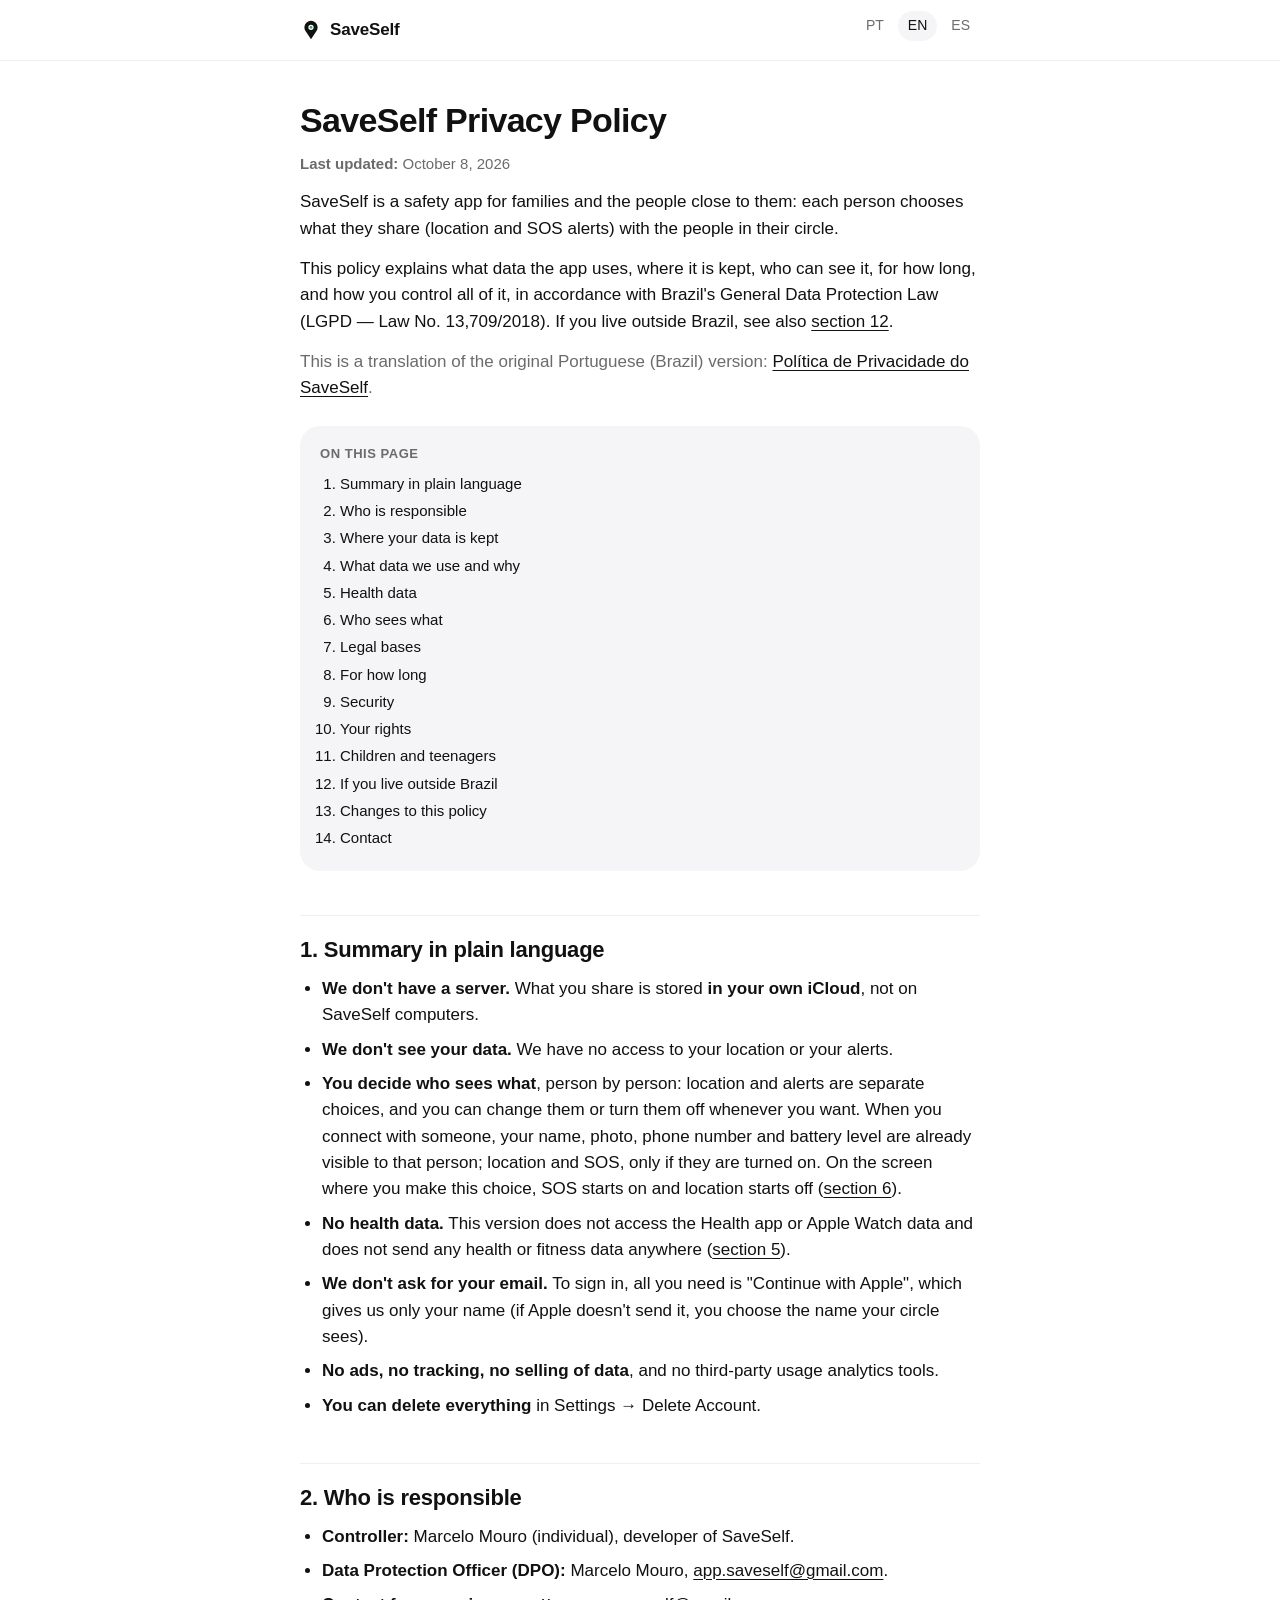
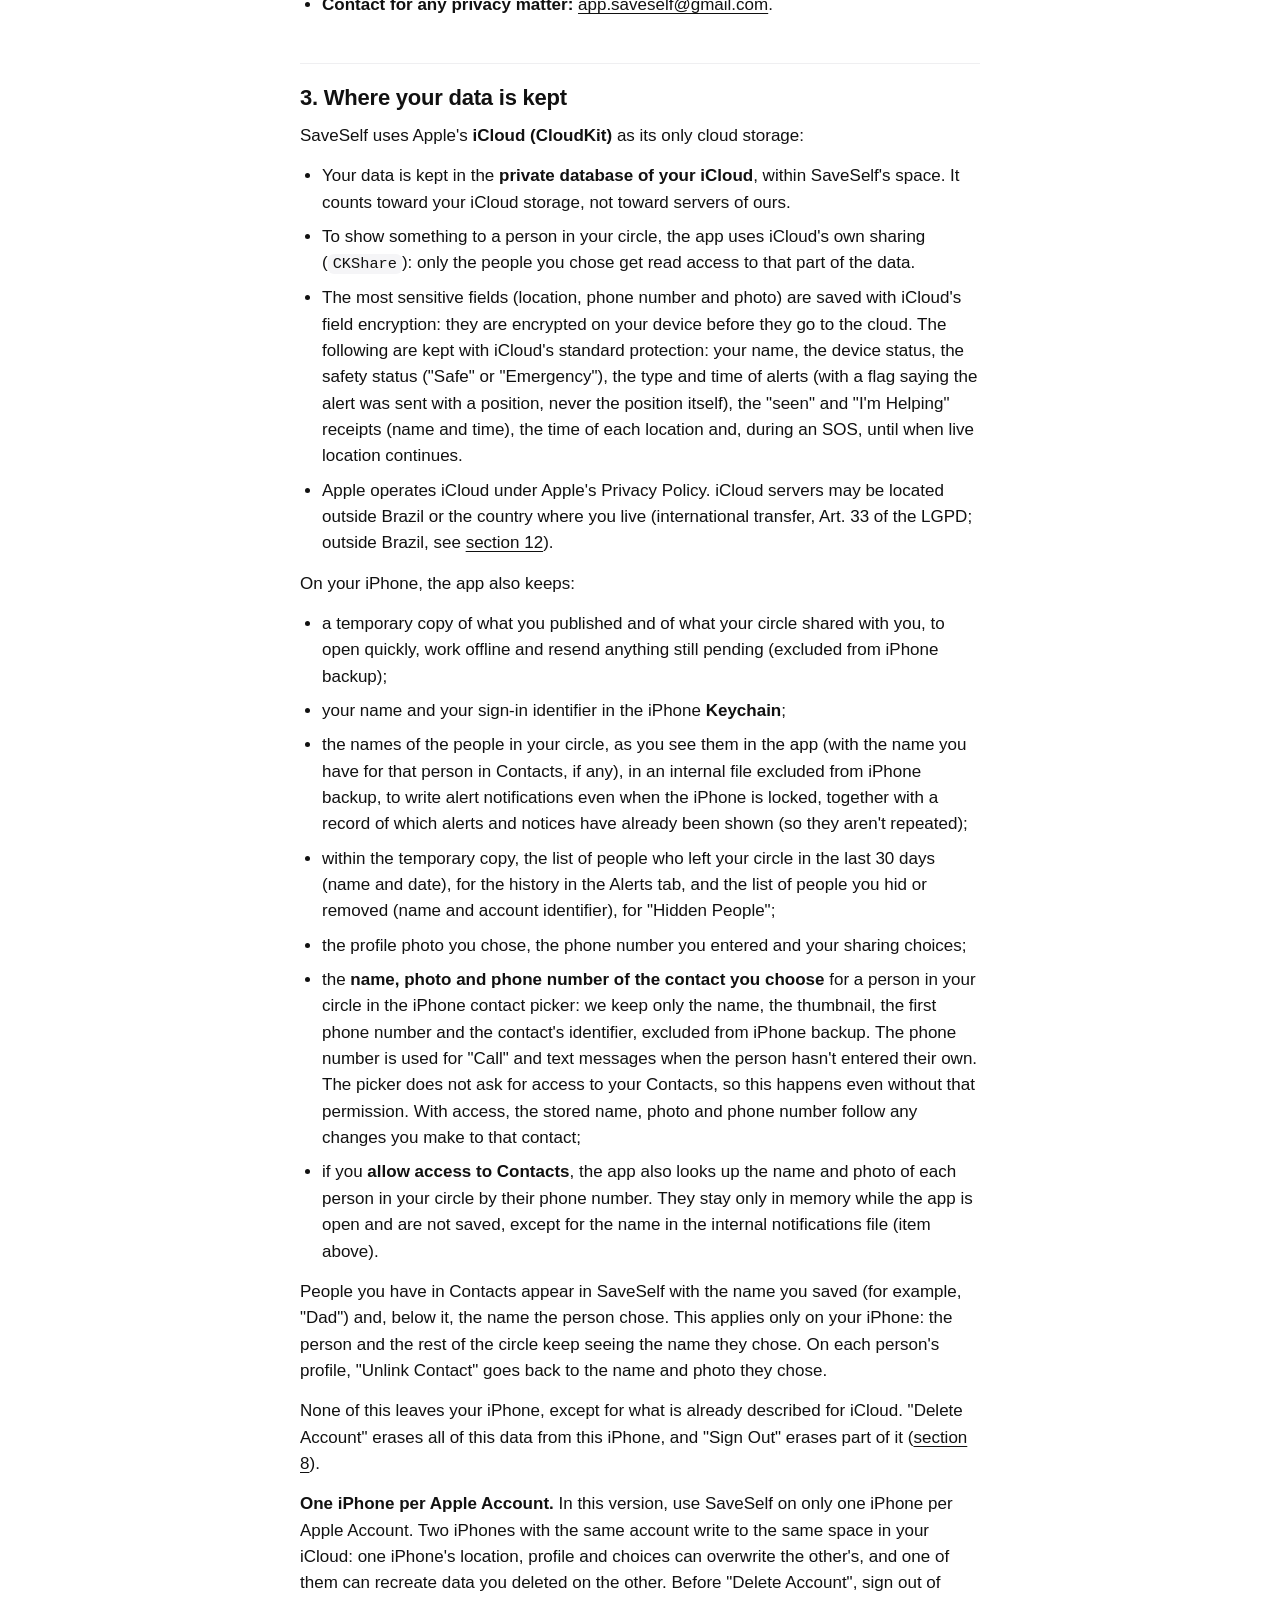
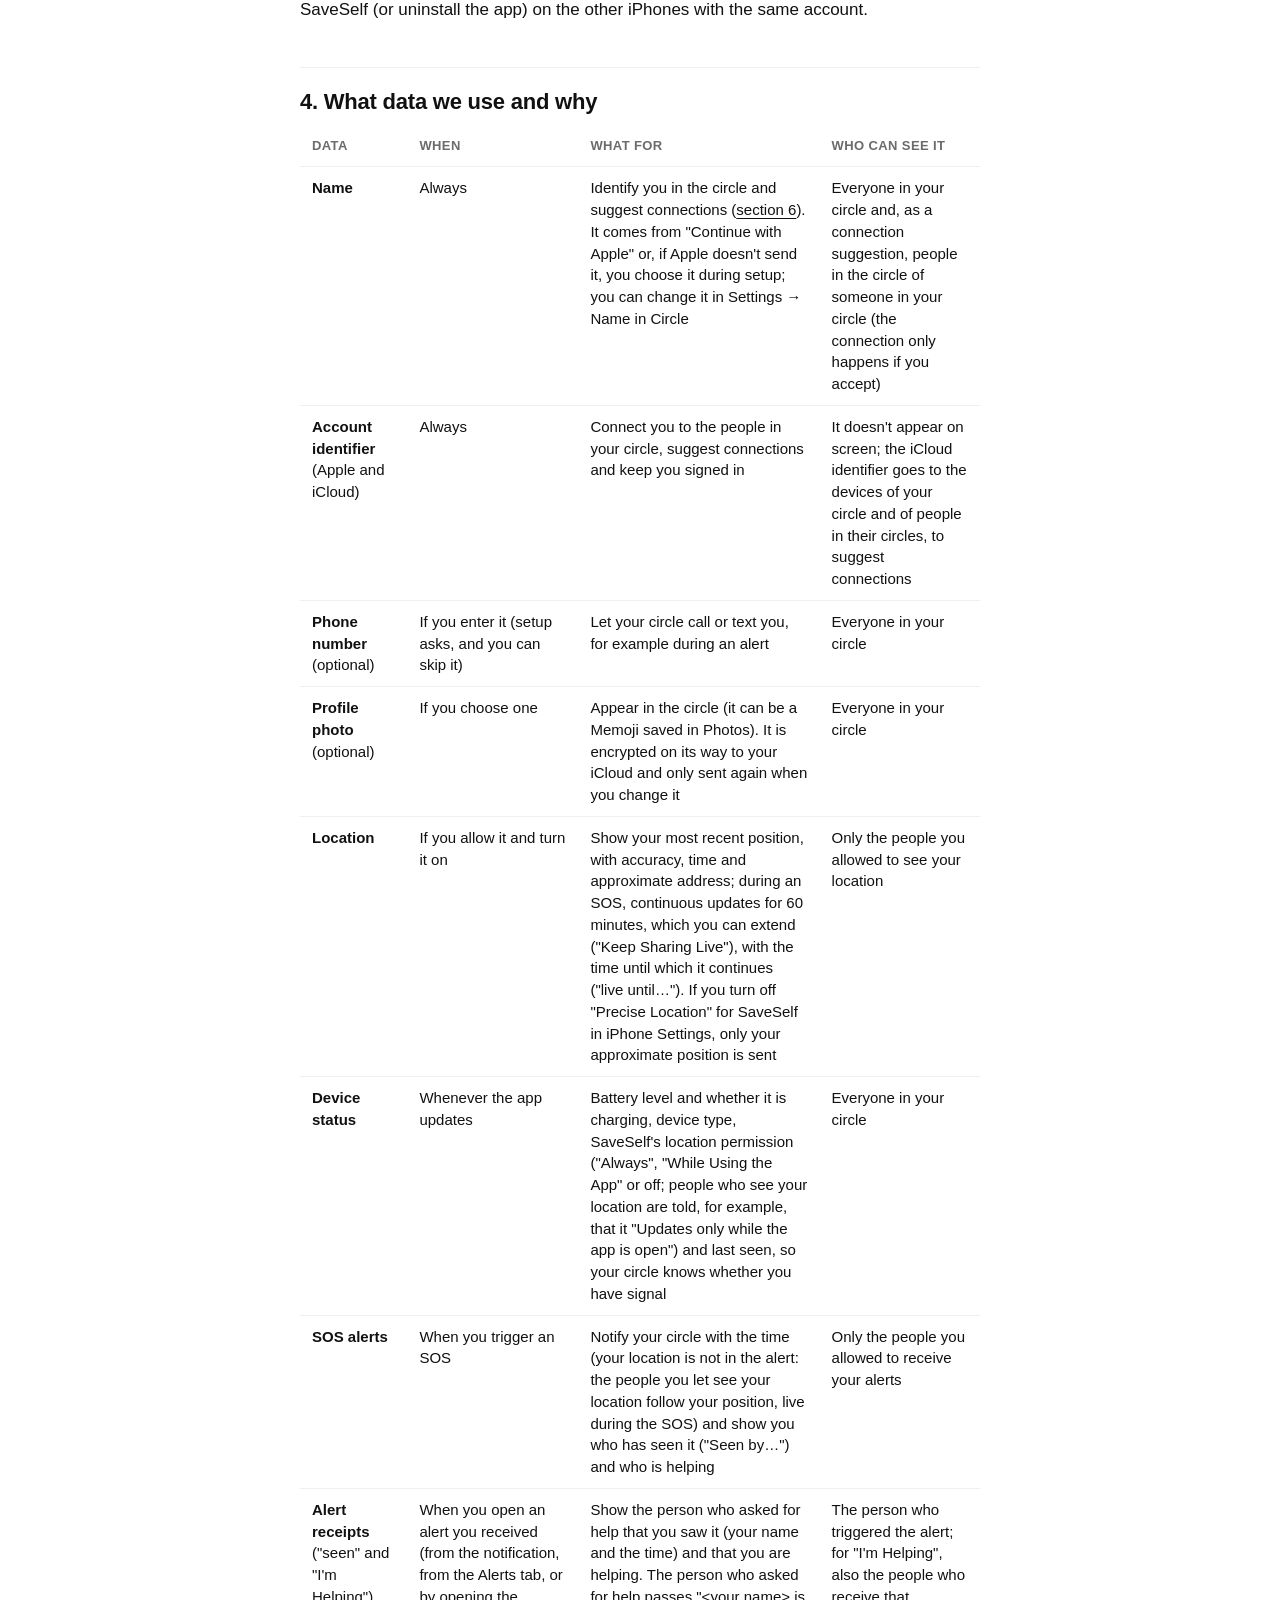
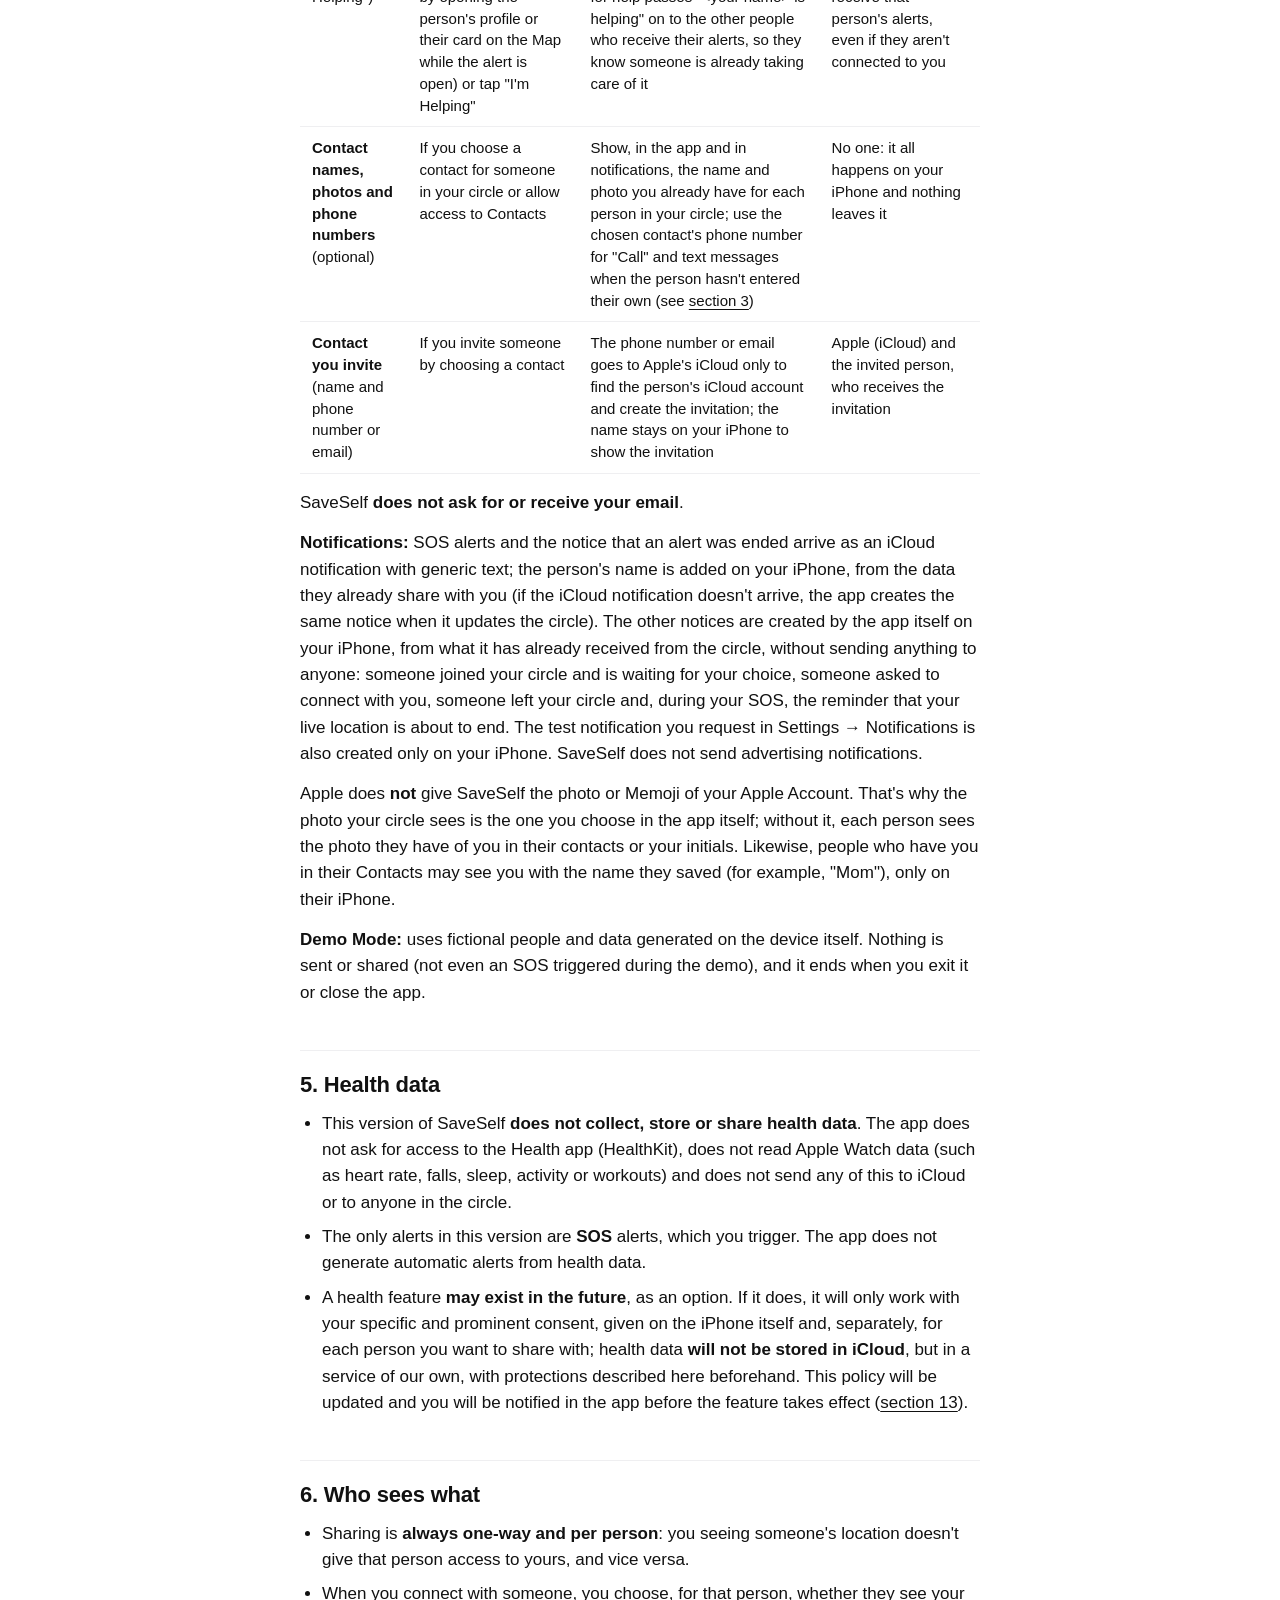
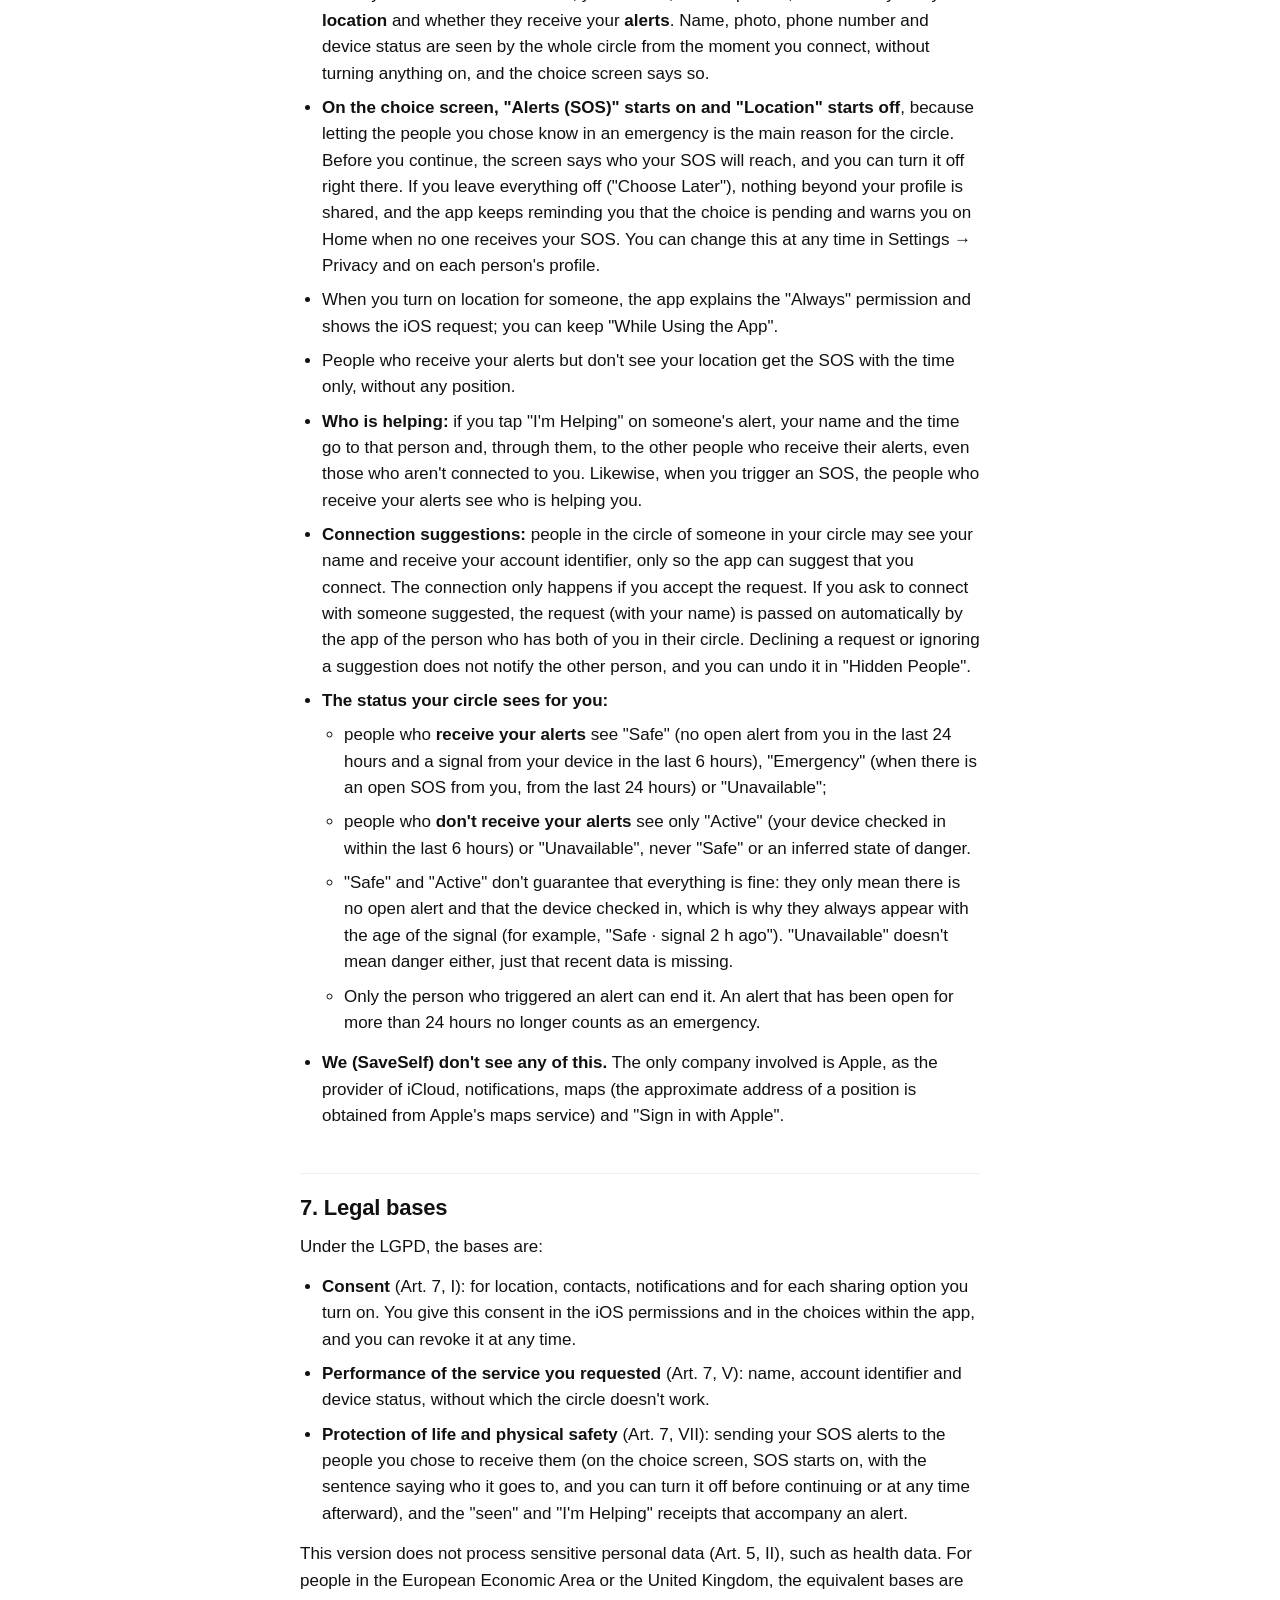
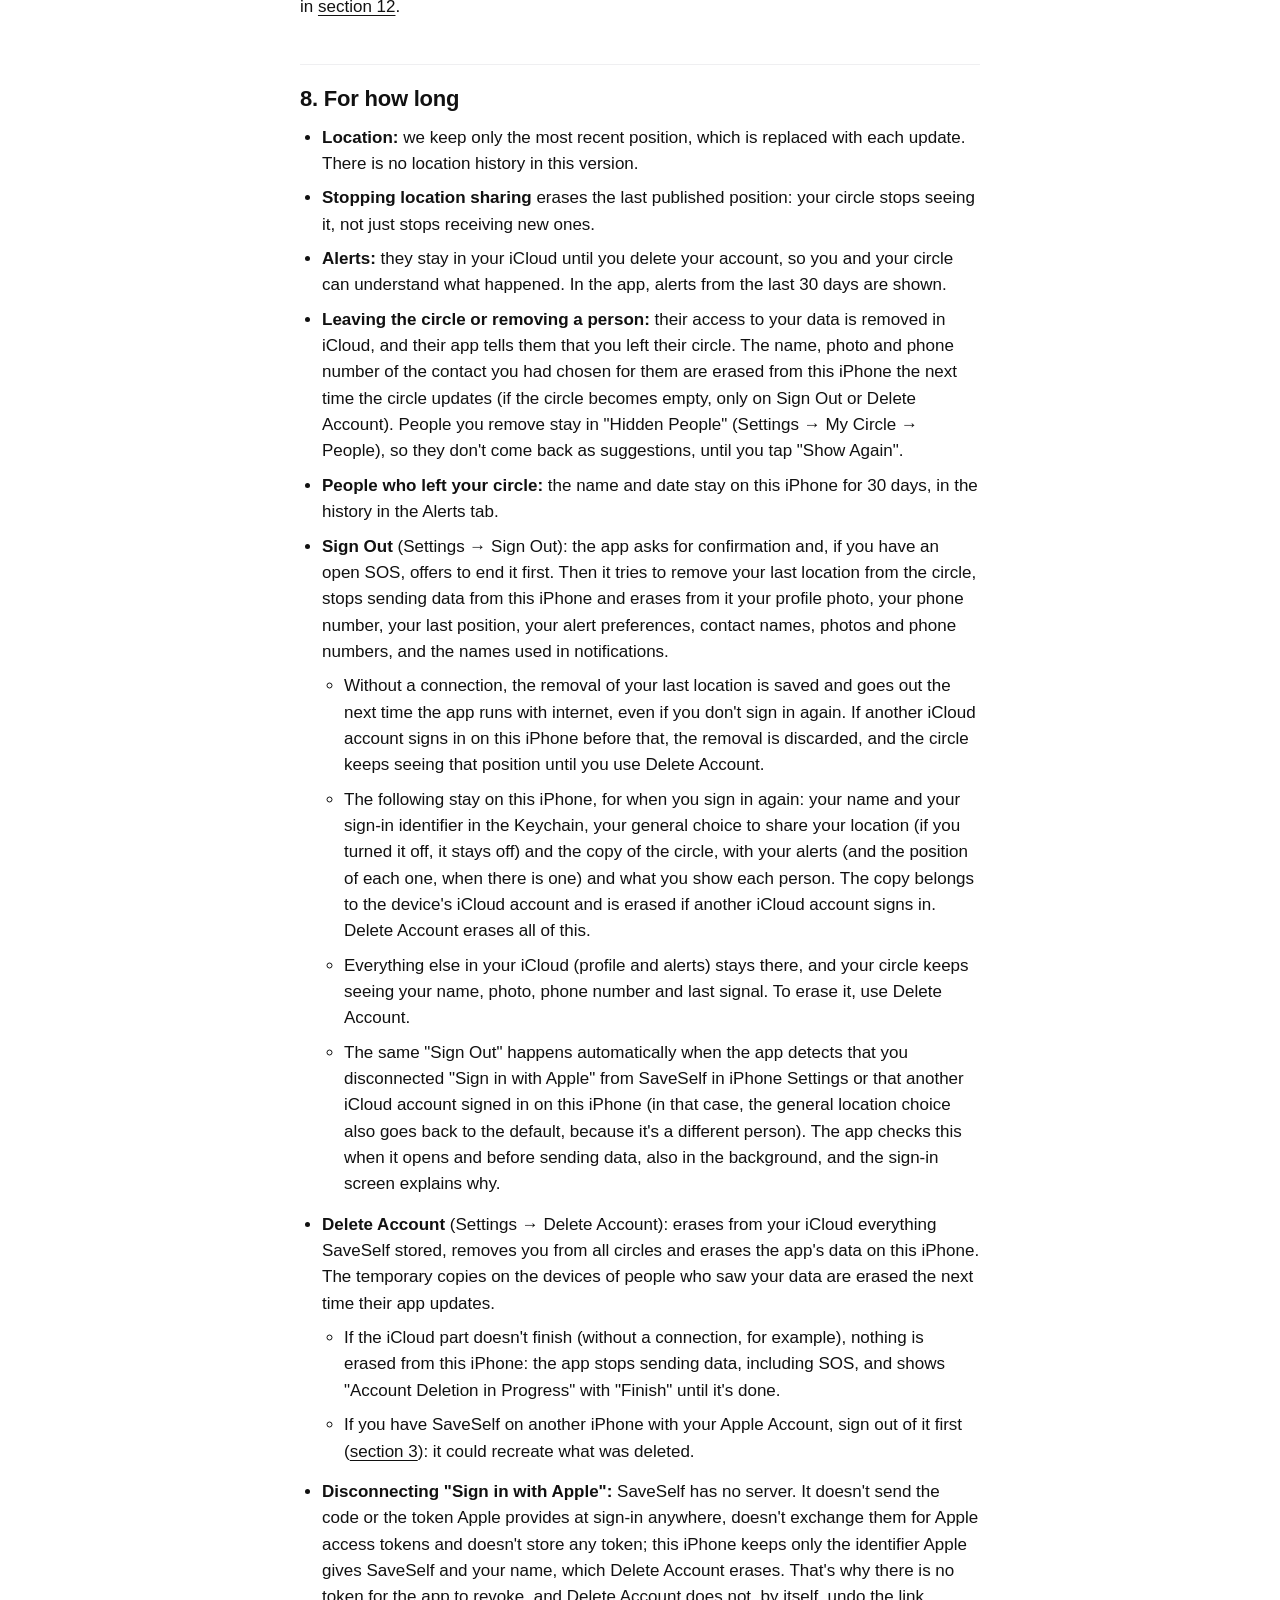
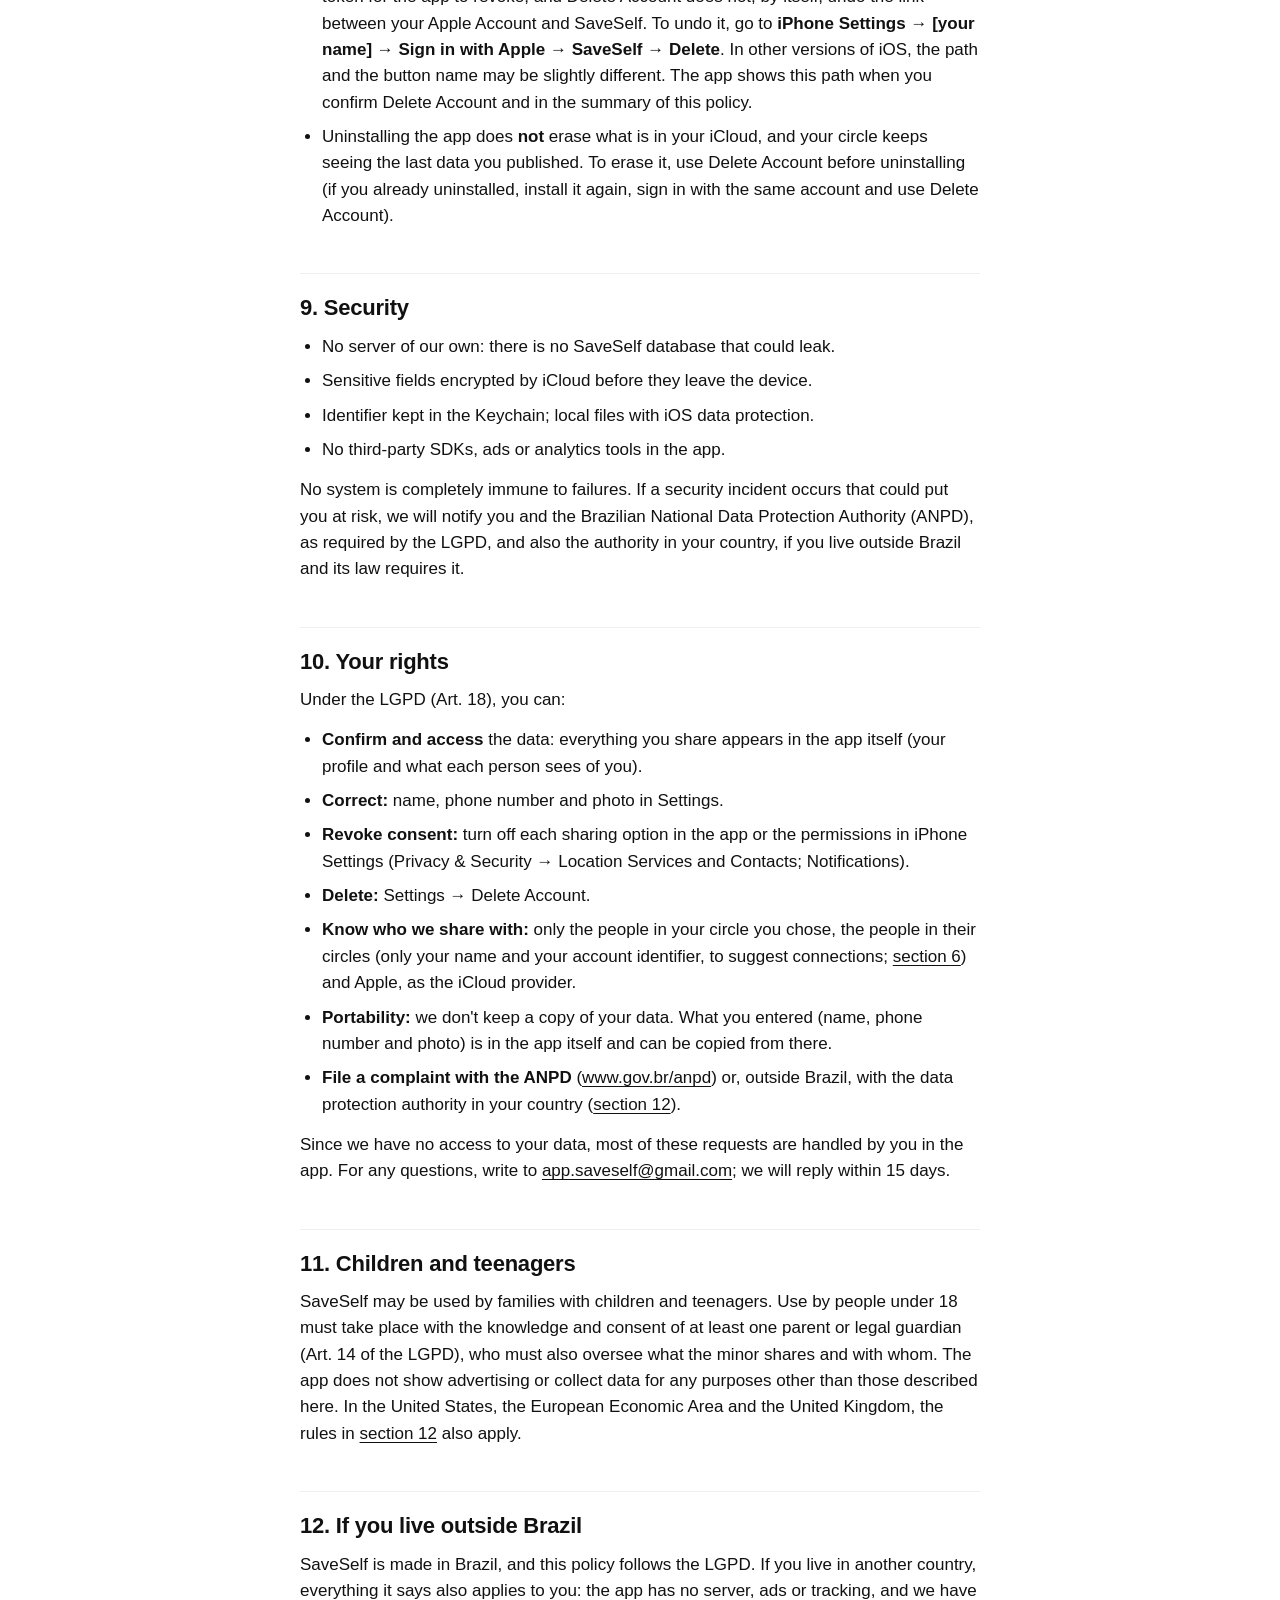
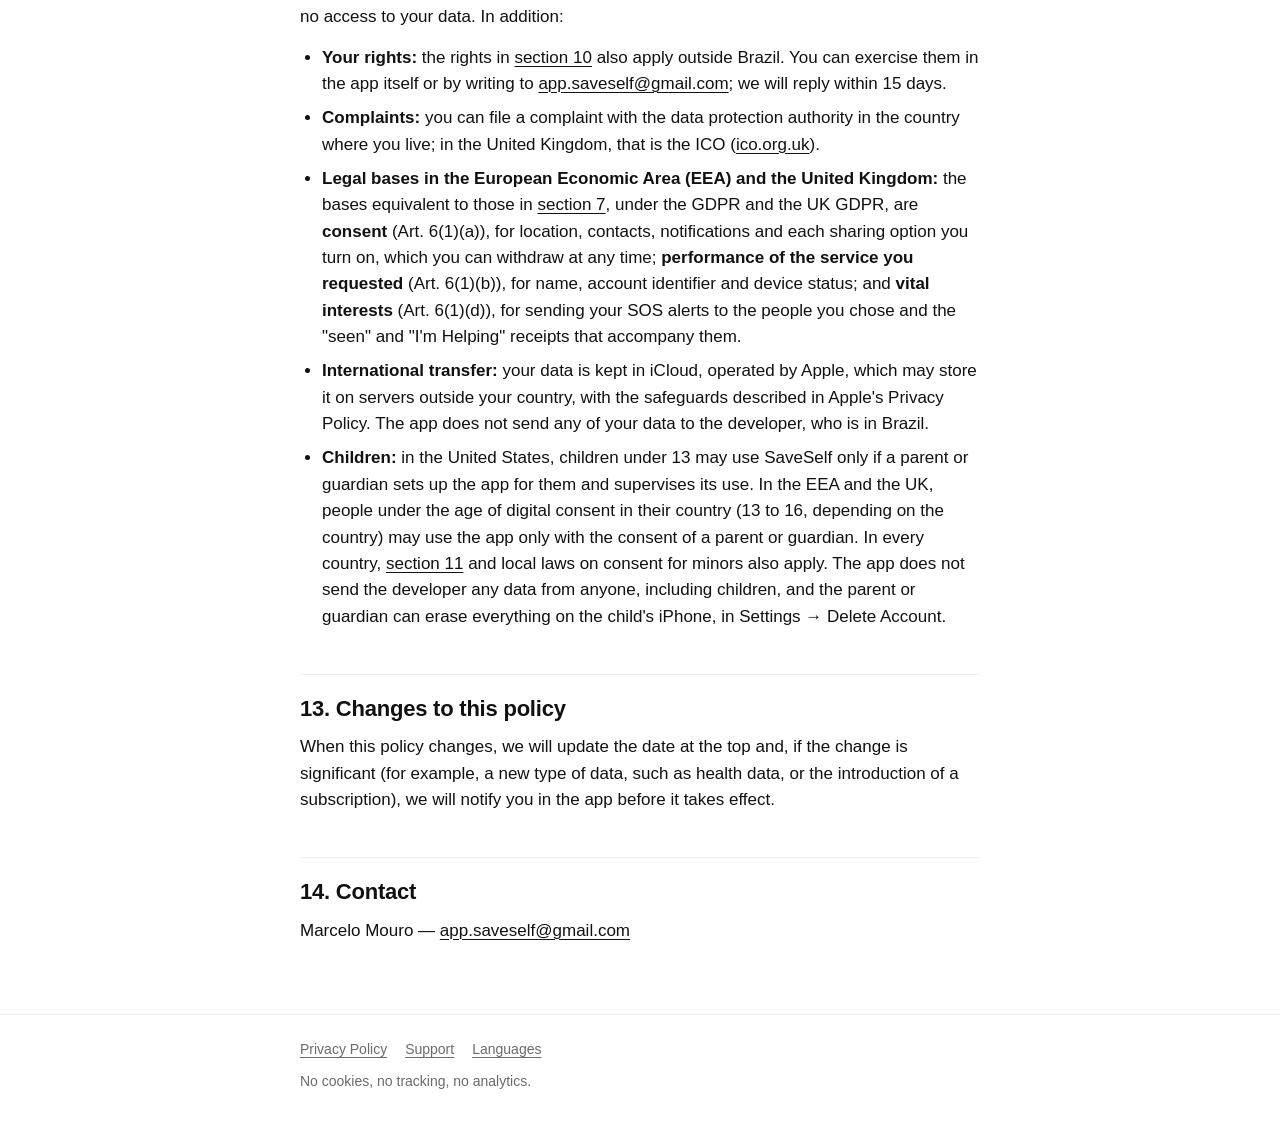
==== commit 0213de3b: "Política: seção para quem mora fora do Brasil (08/10/2026) Co-Authored-By: Claude Opus 5.5 <noreply@" ====
--- a/en/privacy.html
+++ b/en/privacy.html
@@ -4,9 +4,9 @@
 <meta charset="utf-8">
 <meta name="viewport" content="width=device-width, initial-scale=1">
 <title>SaveSelf Privacy Policy</title>
-<meta name="description" content="What data SaveSelf uses, where it is kept (in your iCloud), who can see it, for how long, and how you control it all, under Brazil's LGPD.">
+<meta name="description" content="What data SaveSelf uses, where it is kept (in your iCloud), who can see it, for how long, and how you control it all.">
 <meta name="referrer" content="no-referrer">
-<meta name="color-scheme" content="light dark">
+<meta name="color-scheme" content="light">
 <link rel="alternate" hreflang="pt-BR" href="../pt/privacidade.html">
 <link rel="alternate" hreflang="en" href="privacy.html">
 <link rel="alternate" hreflang="es" href="../es/privacidad.html">
@@ -31,14 +31,14 @@
 <main>
   <div class="wrap">
     <h1>SaveSelf Privacy Policy</h1>
-    <p class="meta"><strong>Last updated:</strong> October 3, 2026</p>
+    <p class="meta"><strong>Last updated:</strong> October 8, 2026</p>
 
     <p>SaveSelf is a safety app for families and the people close to them: each person chooses what they
     share (location and SOS alerts) with the people in their circle.</p>
 
     <p>This policy explains what data the app uses, where it is kept, who can see it, for how long, and
     how you control all of it, in accordance with Brazil's General Data Protection Law (LGPD — Law
-    No. 13,709/2018).</p>
+    No. 13,709/2018). If you live outside Brazil, see also <a href="#s12">section 12</a>.</p>
 
     <p class="muted">This is a translation of the original Portuguese (Brazil) version: <a href="../pt/privacidade.html" hreflang="pt-BR" lang="pt-BR">Política de Privacidade do SaveSelf</a>.</p>
 
@@ -51,13 +51,14 @@
         <li><a href="#s4">What data we use and why</a></li>
         <li><a href="#s5">Health data</a></li>
         <li><a href="#s6">Who sees what</a></li>
-        <li><a href="#s7">Legal bases (LGPD)</a></li>
+        <li><a href="#s7">Legal bases</a></li>
         <li><a href="#s8">For how long</a></li>
         <li><a href="#s9">Security</a></li>
         <li><a href="#s10">Your rights</a></li>
         <li><a href="#s11">Children and teenagers</a></li>
-        <li><a href="#s12">Changes to this policy</a></li>
-        <li><a href="#s13">Contact</a></li>
+        <li><a href="#s12">If you live outside Brazil</a></li>
+        <li><a href="#s13">Changes to this policy</a></li>
+        <li><a href="#s14">Contact</a></li>
       </ol>
     </nav>
 
@@ -100,7 +101,8 @@
         never the position itself), the "seen" and "I'm Helping" receipts (name and time), the time of
         each location and, during an SOS, until when live location continues.</li>
       <li>Apple operates iCloud under Apple's Privacy Policy. iCloud servers may be located outside Brazil
-        (international transfer, Art. 33 of the LGPD).</li>
+        or the country where you live (international transfer, Art. 33 of the LGPD; outside Brazil, see
+        <a href="#s12">section 12</a>).</li>
     </ul>
 
     <p>On your iPhone, the app also keeps:</p>
@@ -245,7 +247,7 @@
         your specific and prominent consent, given on the iPhone itself and, separately, for each person
         you want to share with; health data <strong>will not be stored in iCloud</strong>, but in a service of our
         own, with protections described here beforehand. This policy will be updated and you will be
-        notified in the app before the feature takes effect (<a href="#s12">section 12</a>).</li>
+        notified in the app before the feature takes effect (<a href="#s13">section 13</a>).</li>
     </ul>
 
     <h2 id="s6">6. Who sees what</h2>
@@ -296,7 +298,8 @@
         service) and "Sign in with Apple".</li>
     </ul>
 
-    <h2 id="s7">7. Legal bases (LGPD)</h2>
+    <h2 id="s7">7. Legal bases</h2>
+    <p>Under the LGPD, the bases are:</p>
     <ul>
       <li><strong>Consent</strong> (Art. 7, I): for location, contacts, notifications and for each sharing option you
         turn on. You give this consent in the iOS permissions and in the choices within the app, and you
@@ -308,7 +311,8 @@
         goes to, and you can turn it off before continuing or at any time afterward), and the "seen" and
         "I'm Helping" receipts that accompany an alert.</li>
     </ul>
-    <p>This version does not process sensitive personal data (Art. 5, II), such as health data.</p>
+    <p>This version does not process sensitive personal data (Art. 5, II), such as health data. For people
+    in the European Economic Area or the United Kingdom, the equivalent bases are in <a href="#s12">section 12</a>.</p>
 
     <h2 id="s8">8. For how long</h2>
     <ul>
@@ -383,7 +387,8 @@
     </ul>
     <p>No system is completely immune to failures. If a security incident occurs that could put you at
     risk, we will notify you and the Brazilian National Data Protection Authority (ANPD), as required by
-    the LGPD.</p>
+    the LGPD, and also the authority in your country, if you live outside Brazil and its law requires
+    it.</p>
 
     <h2 id="s10">10. Your rights</h2>
     <p>Under the LGPD (Art. 18), you can:</p>
@@ -399,7 +404,8 @@
         as the iCloud provider.</li>
       <li><strong>Portability:</strong> we don't keep a copy of your data. What you entered (name, phone number and
         photo) is in the app itself and can be copied from there.</li>
-      <li><strong>File a complaint with the ANPD</strong> (<a href="https://www.gov.br/anpd" rel="noopener noreferrer">www.gov.br/anpd</a>).</li>
+      <li><strong>File a complaint with the ANPD</strong> (<a href="https://www.gov.br/anpd" rel="noopener noreferrer">www.gov.br/anpd</a>) or, outside Brazil, with the data protection
+        authority in your country (<a href="#s12">section 12</a>).</li>
     </ul>
     <p>Since we have no access to your data, most of these requests are handled by you in the app. For
     any questions, write to <a href="mailto:app.saveself@gmail.com">app.saveself@gmail.com</a>; we will reply within 15 days.</p>
@@ -408,14 +414,43 @@
     <p>SaveSelf may be used by families with children and teenagers. Use by people under 18 must take
     place with the knowledge and consent of at least one parent or legal guardian (Art. 14 of the LGPD),
     who must also oversee what the minor shares and with whom. The app does not show
-    advertising or collect data for any purposes other than those described here.</p>
-
-    <h2 id="s12">12. Changes to this policy</h2>
+    advertising or collect data for any purposes other than those described here. In the United
+    States, the European Economic Area and the United Kingdom, the rules in <a href="#s12">section 12</a> also apply.</p>
+
+    <h2 id="s12">12. If you live outside Brazil</h2>
+    <p>SaveSelf is made in Brazil, and this policy follows the LGPD. If you live in another country,
+    everything it says also applies to you: the app has no server, ads or tracking, and we have no
+    access to your data. In addition:</p>
+    <ul>
+      <li><strong>Your rights:</strong> the rights in <a href="#s10">section 10</a> also apply outside Brazil. You can exercise them in
+        the app itself or by writing to <a href="mailto:app.saveself@gmail.com">app.saveself@gmail.com</a>; we will reply within 15 days.</li>
+      <li><strong>Complaints:</strong> you can file a complaint with the data protection authority in the country
+        where you live; in the United Kingdom, that is the ICO (<a href="https://ico.org.uk" rel="noopener noreferrer">ico.org.uk</a>).</li>
+      <li><strong>Legal bases in the European Economic Area (EEA) and the United Kingdom:</strong> the bases
+        equivalent to those in <a href="#s7">section 7</a>, under the GDPR and the UK GDPR, are <strong>consent</strong>
+        (Art. 6(1)(a)), for location, contacts, notifications and each sharing option you turn on, which
+        you can withdraw at any time; <strong>performance of the service you requested</strong> (Art. 6(1)(b)),
+        for name, account identifier and device status; and <strong>vital interests</strong> (Art. 6(1)(d)), for
+        sending your SOS alerts to the people you chose and the "seen" and "I'm Helping" receipts that
+        accompany them.</li>
+      <li><strong>International transfer:</strong> your data is kept in iCloud, operated by Apple, which may store
+        it on servers outside your country, with the safeguards described in Apple's Privacy Policy. The
+        app does not send any of your data to the developer, who is in Brazil.</li>
+      <li><strong>Children:</strong> in the United States, children under 13 may use SaveSelf only if a parent or
+        guardian sets up the app for them and supervises its use. In the EEA and the UK, people under
+        the age of digital consent in their country (13 to 16, depending on the country) may use the app
+        only with the consent of a parent or guardian. In every country, <a href="#s11">section 11</a> and local laws
+        on consent for minors also apply. The app does not send the developer any data from anyone,
+        including children, and the parent or guardian can erase everything on the child's iPhone, in
+        Settings → Delete Account.</li>
+    </ul>
+
+    <h2 id="s13">13. Changes to this policy</h2>
     <p>When this policy changes, we will update the date at the top and, if the change is significant
     (for example, a new type of data, such as health data, or the introduction of a subscription), we
     will notify you in the app before it takes effect.</p>
 
-    <h2 id="s13">13. Contact</h2>
+    <h2 id="s14">14. Contact</h2>
     <p>Marcelo Mouro — <a href="mailto:app.saveself@gmail.com">app.saveself@gmail.com</a></p>
   </div>
 </main>
--- a/style.css
+++ b/style.css
@@ -1,9 +1,9 @@
 /* SaveSelf — site público (política de privacidade e suporte).
    Sem fontes externas, sem scripts, sem cookies: só a fonte do sistema.
-   Cores iguais às do app (SaveSelf/UI/DesignSystem/Theme.swift). */
+   Cores iguais às do app (SaveSelf/UI/DesignSystem/Theme.swift). Sempre tema claro, como o padrão do app. */
 
 :root {
-  color-scheme: light dark;
+  color-scheme: light;
   --bg: #FFFFFF;
   --text: #111111;
   --secondary: #6B6B6B;
@@ -18,22 +18,6 @@
   --mark-ring: #E0A800;
 }
 
-@media (prefers-color-scheme: dark) {
-  :root {
-    --bg: #000000;
-    --text: #FFFFFF;
-    --secondary: #98989F;
-    --tertiary: #5C5C61;
-    --surface: #111113;
-    --divider: #1C1C1E;
-    --safe: #30D158;
-    --emergency: #FF453A;
-    --link: #FFFFFF;
-    --mark-bg: #FFD60A;
-    --mark-text: #000000;
-    --mark-ring: #FFD60A;
-  }
-}
 
 *,
 *::before,
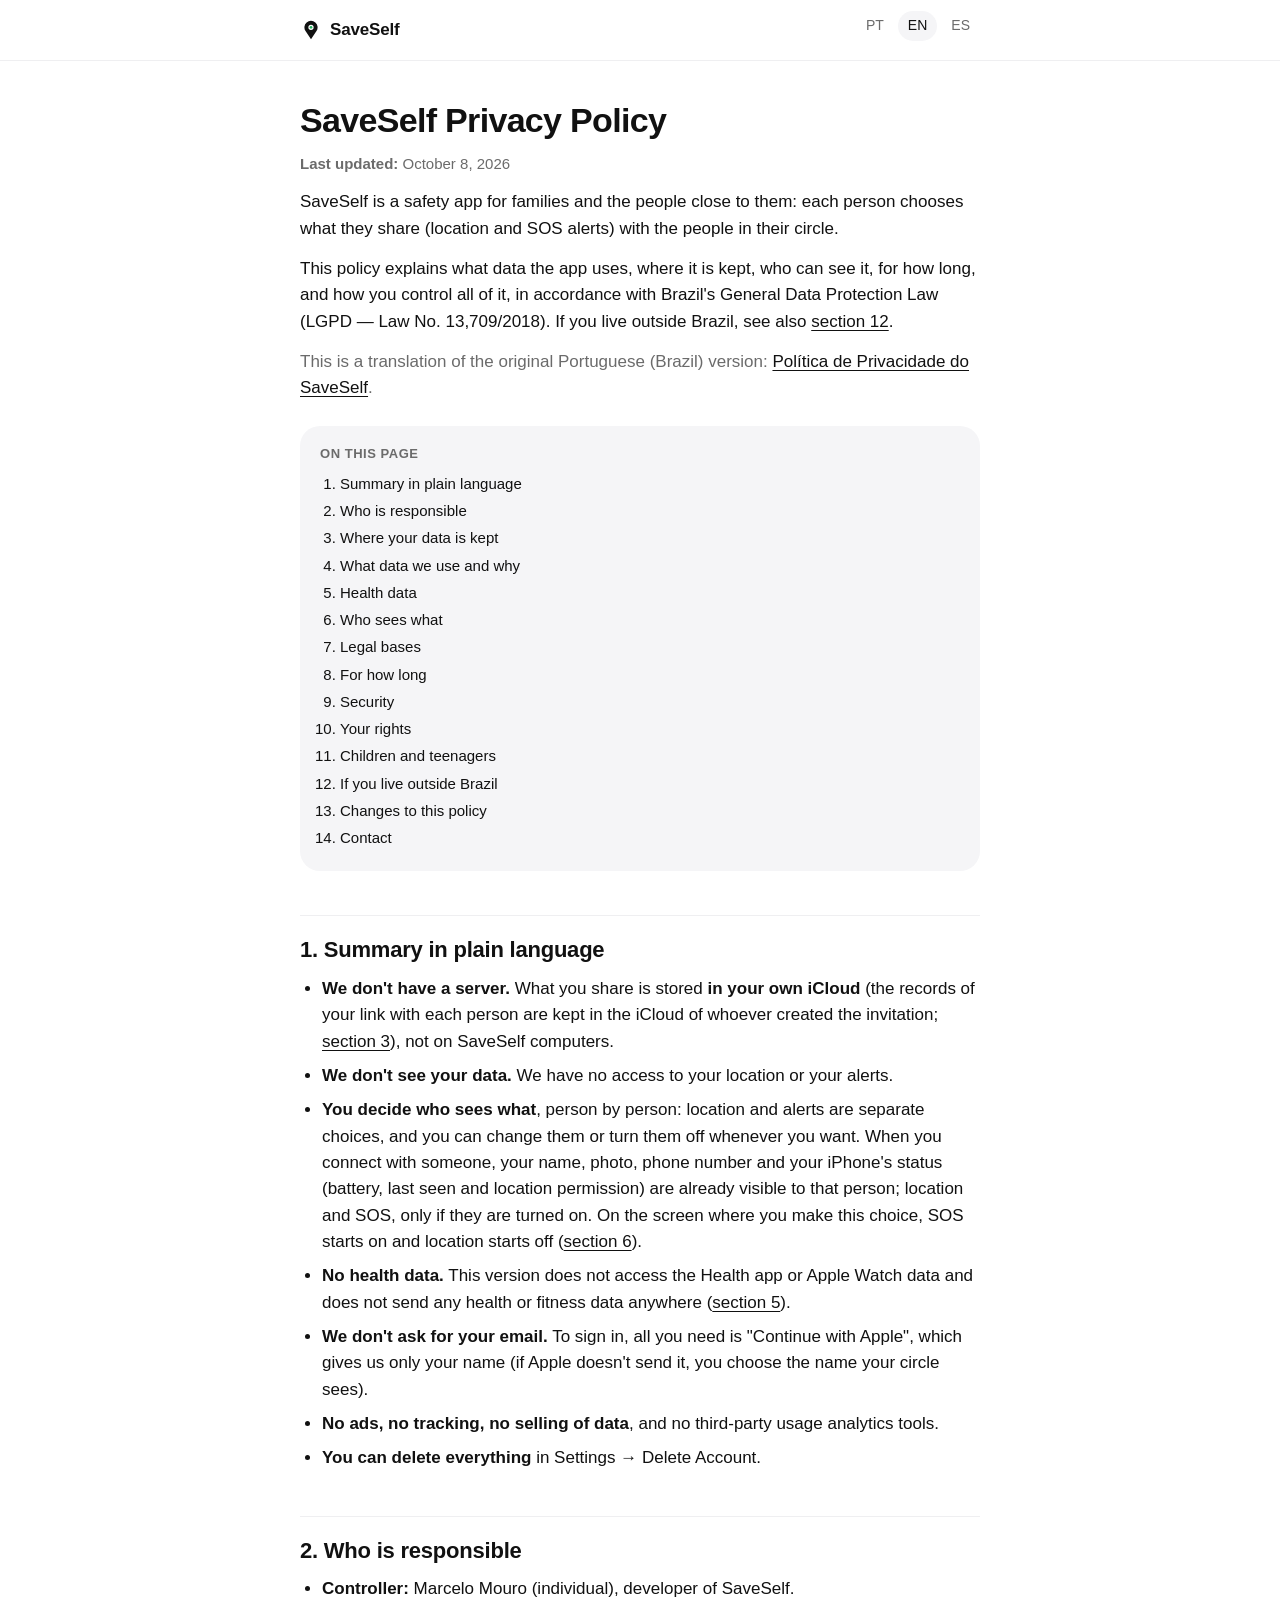
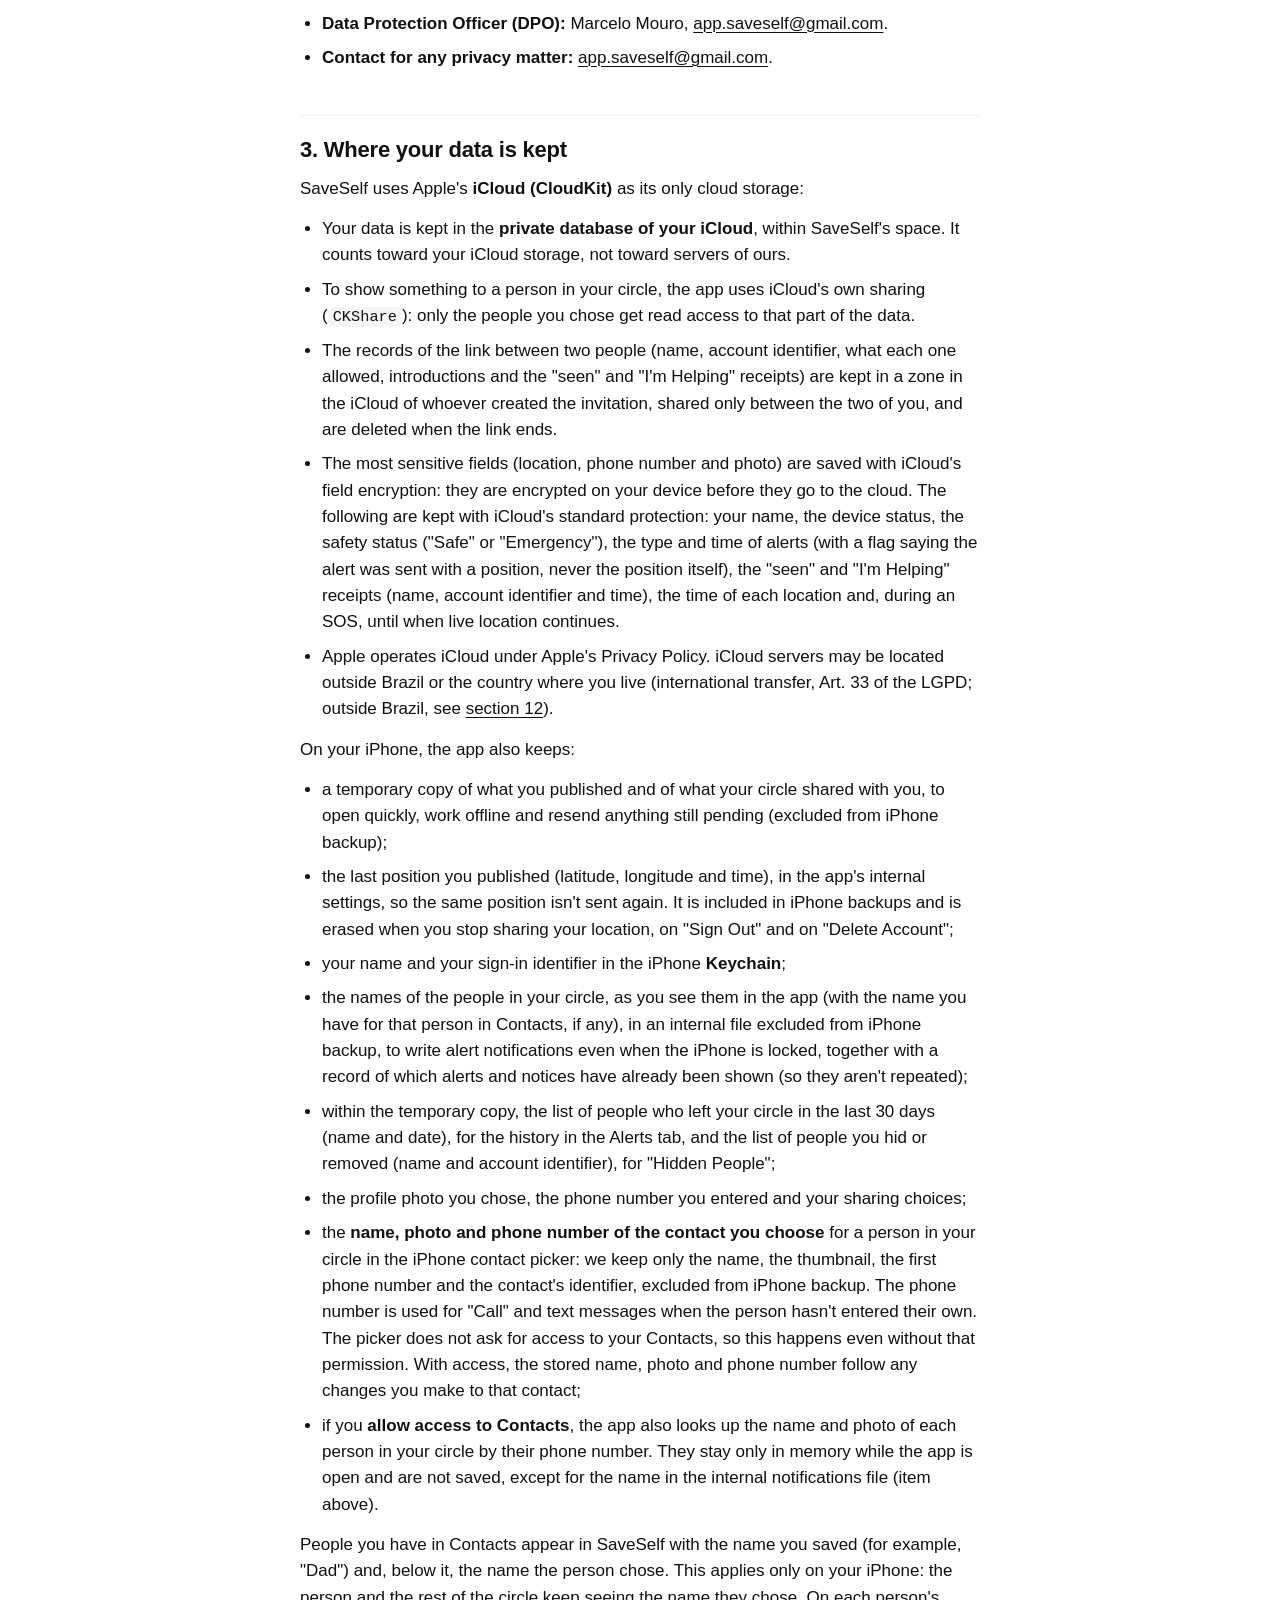
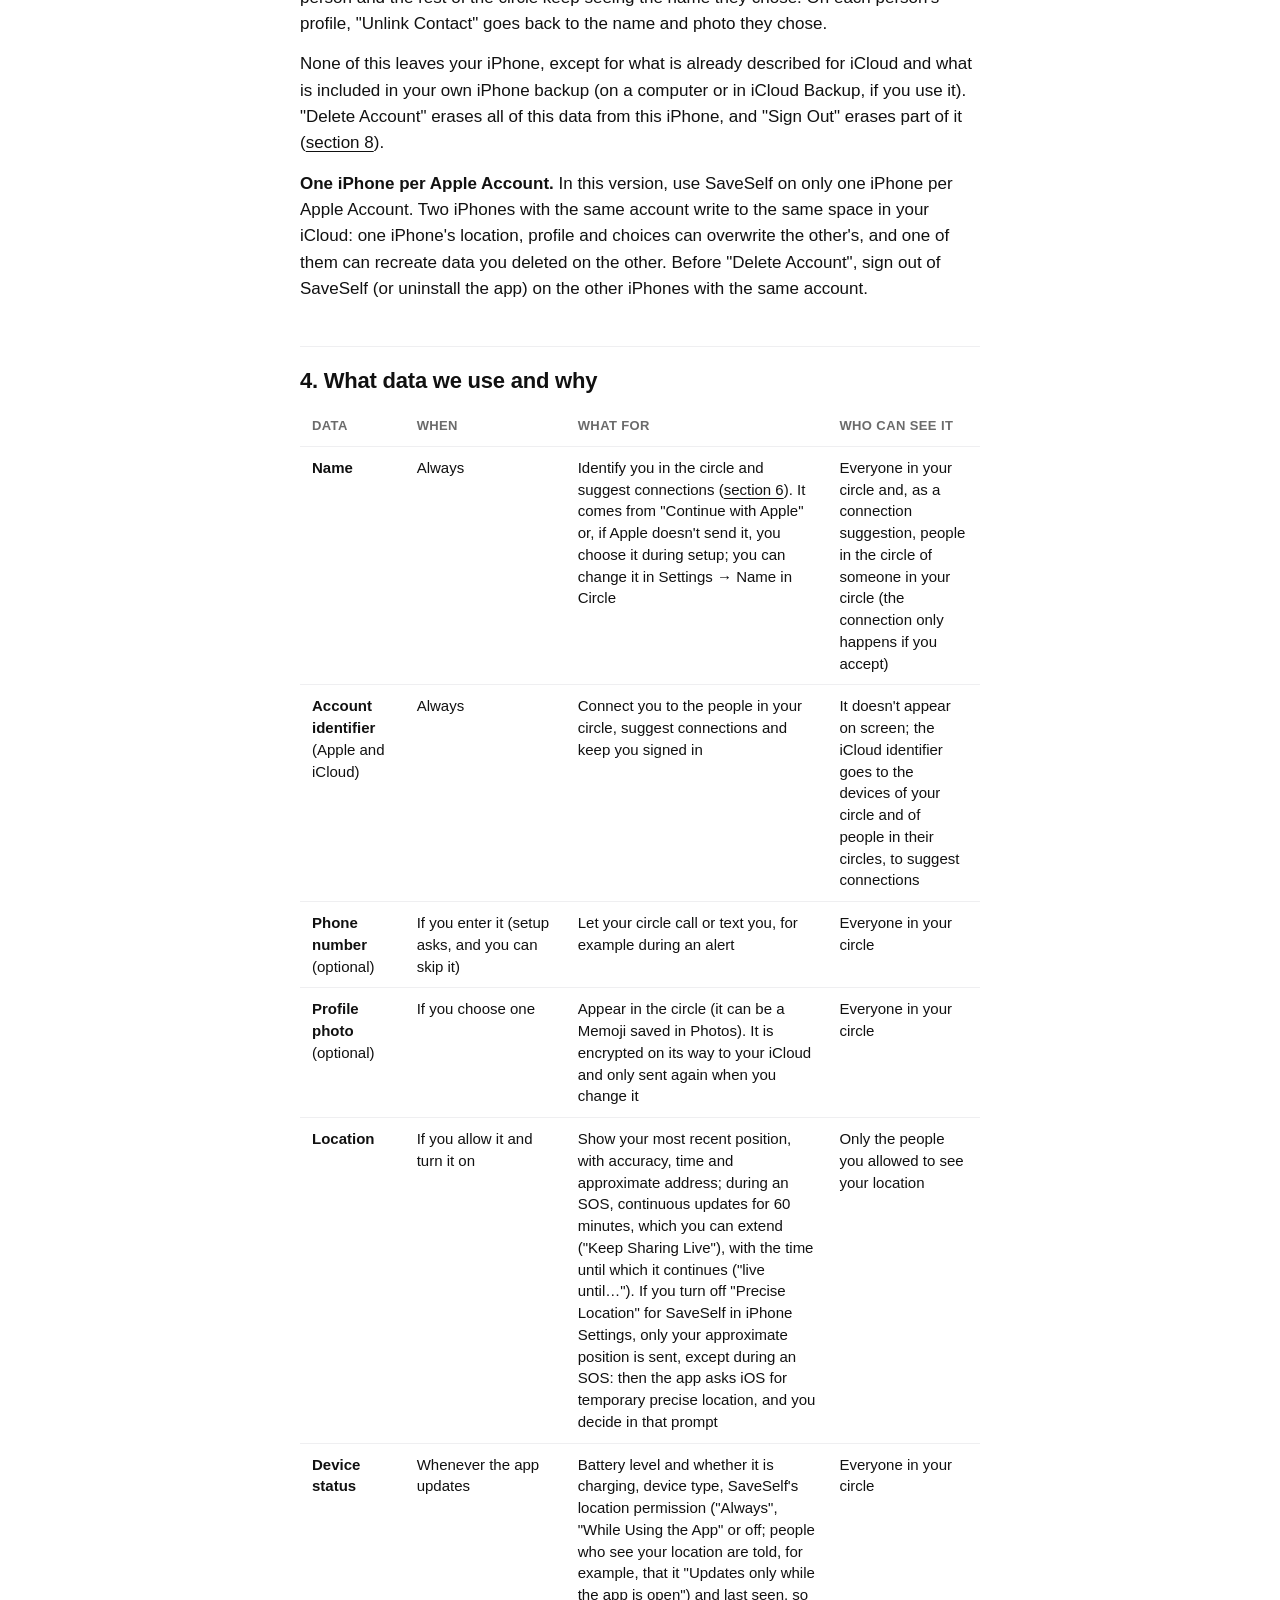
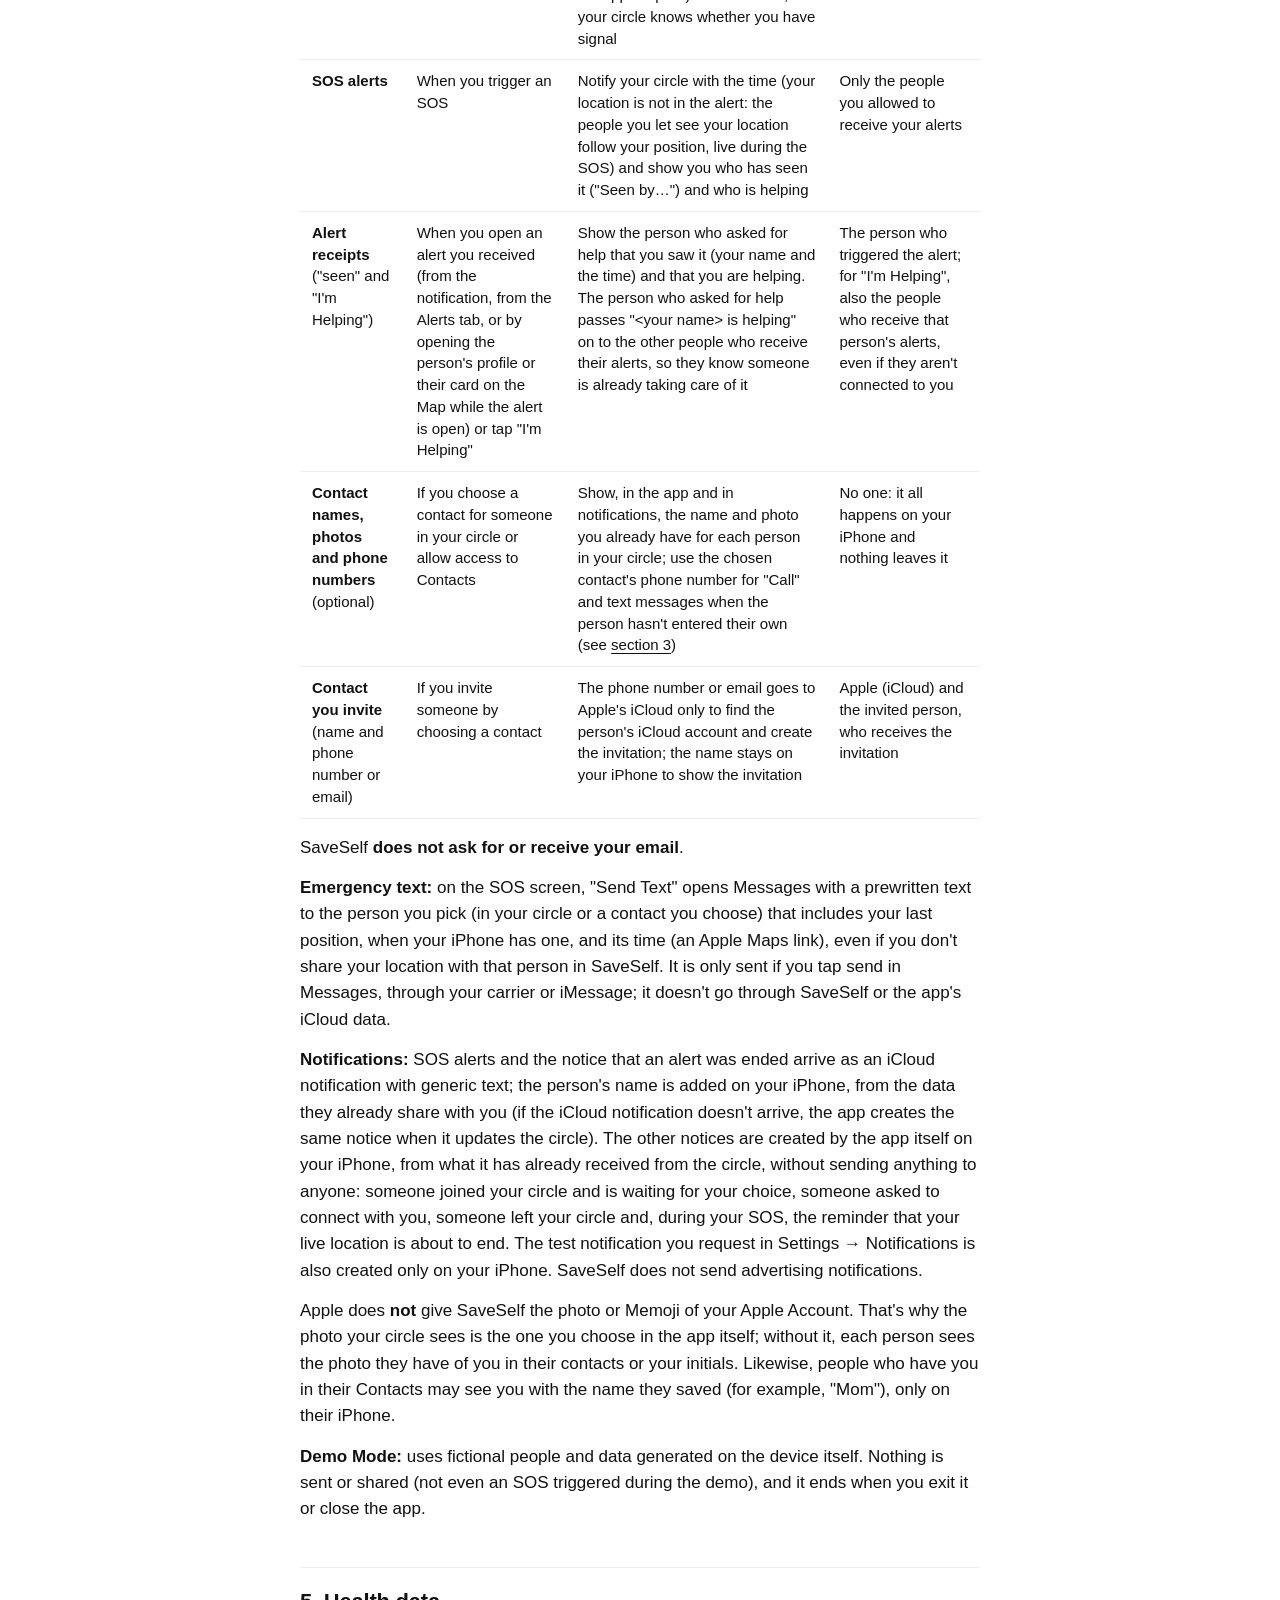
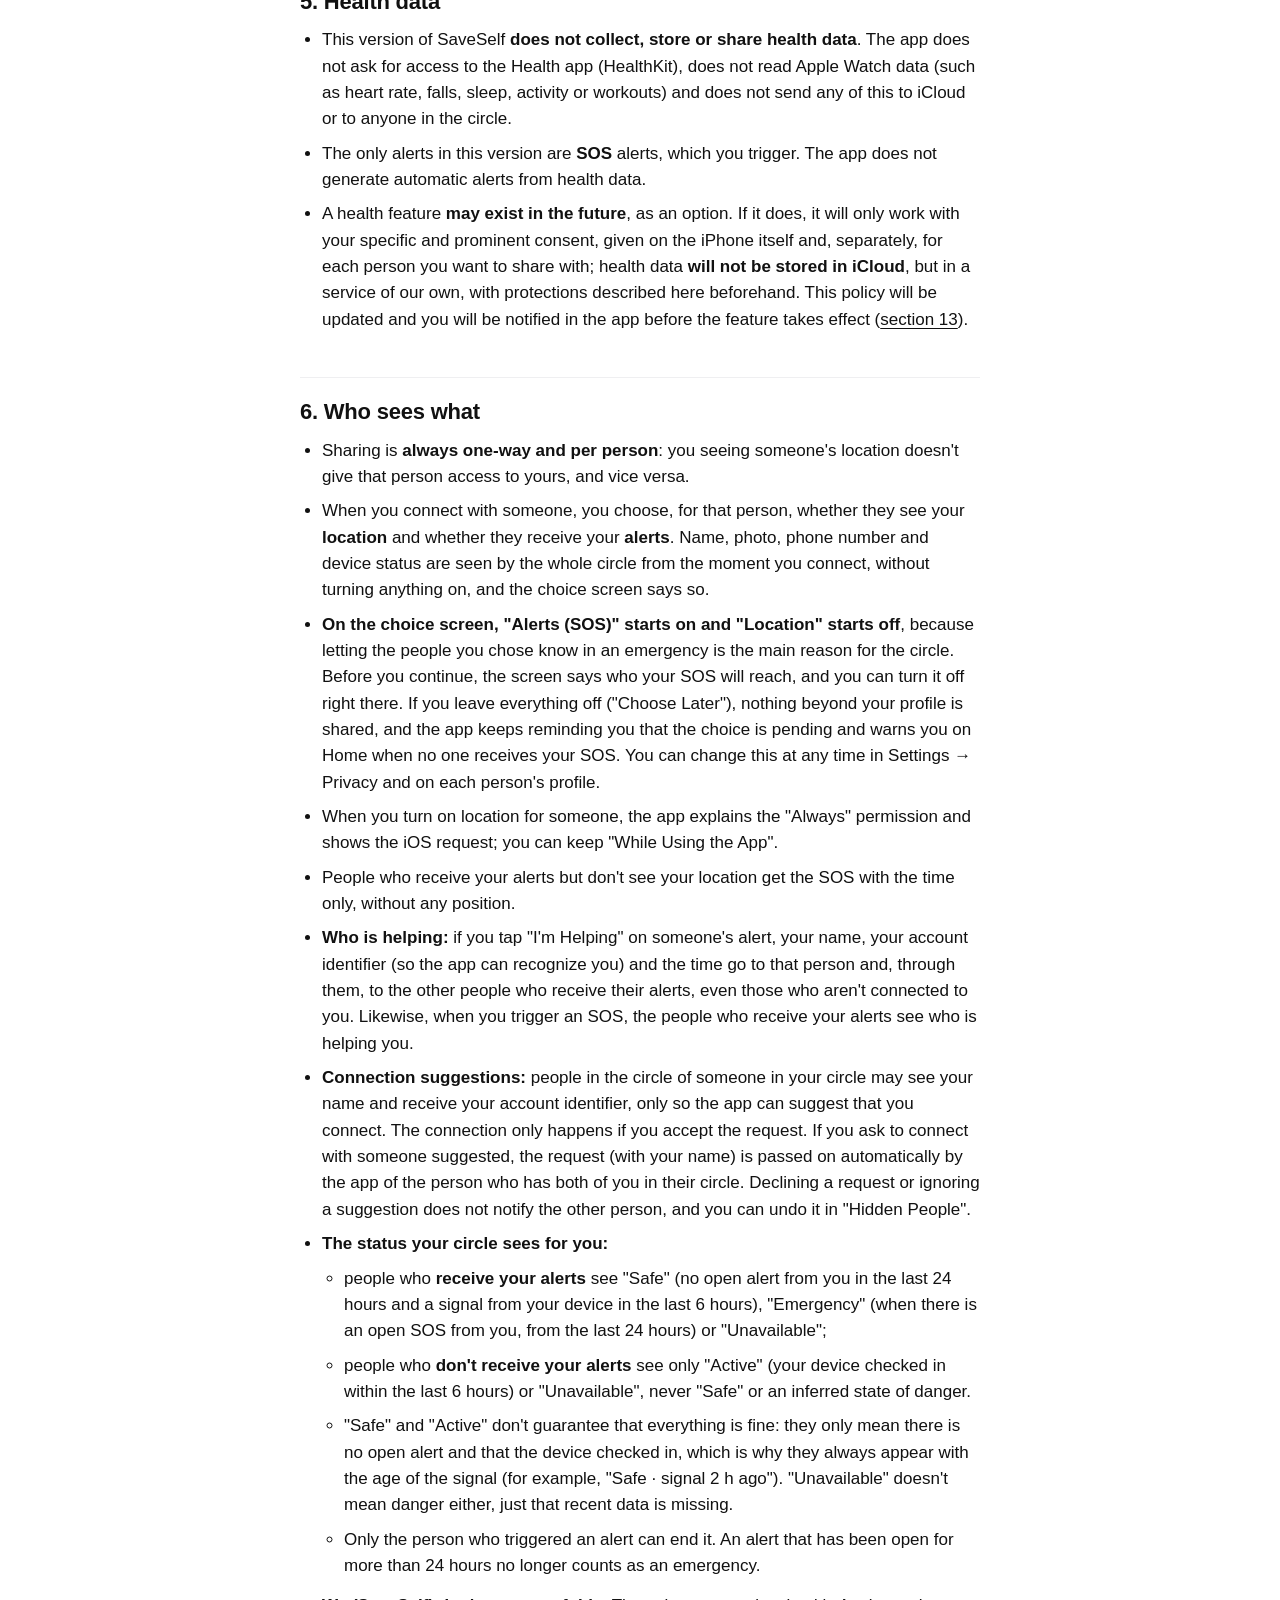
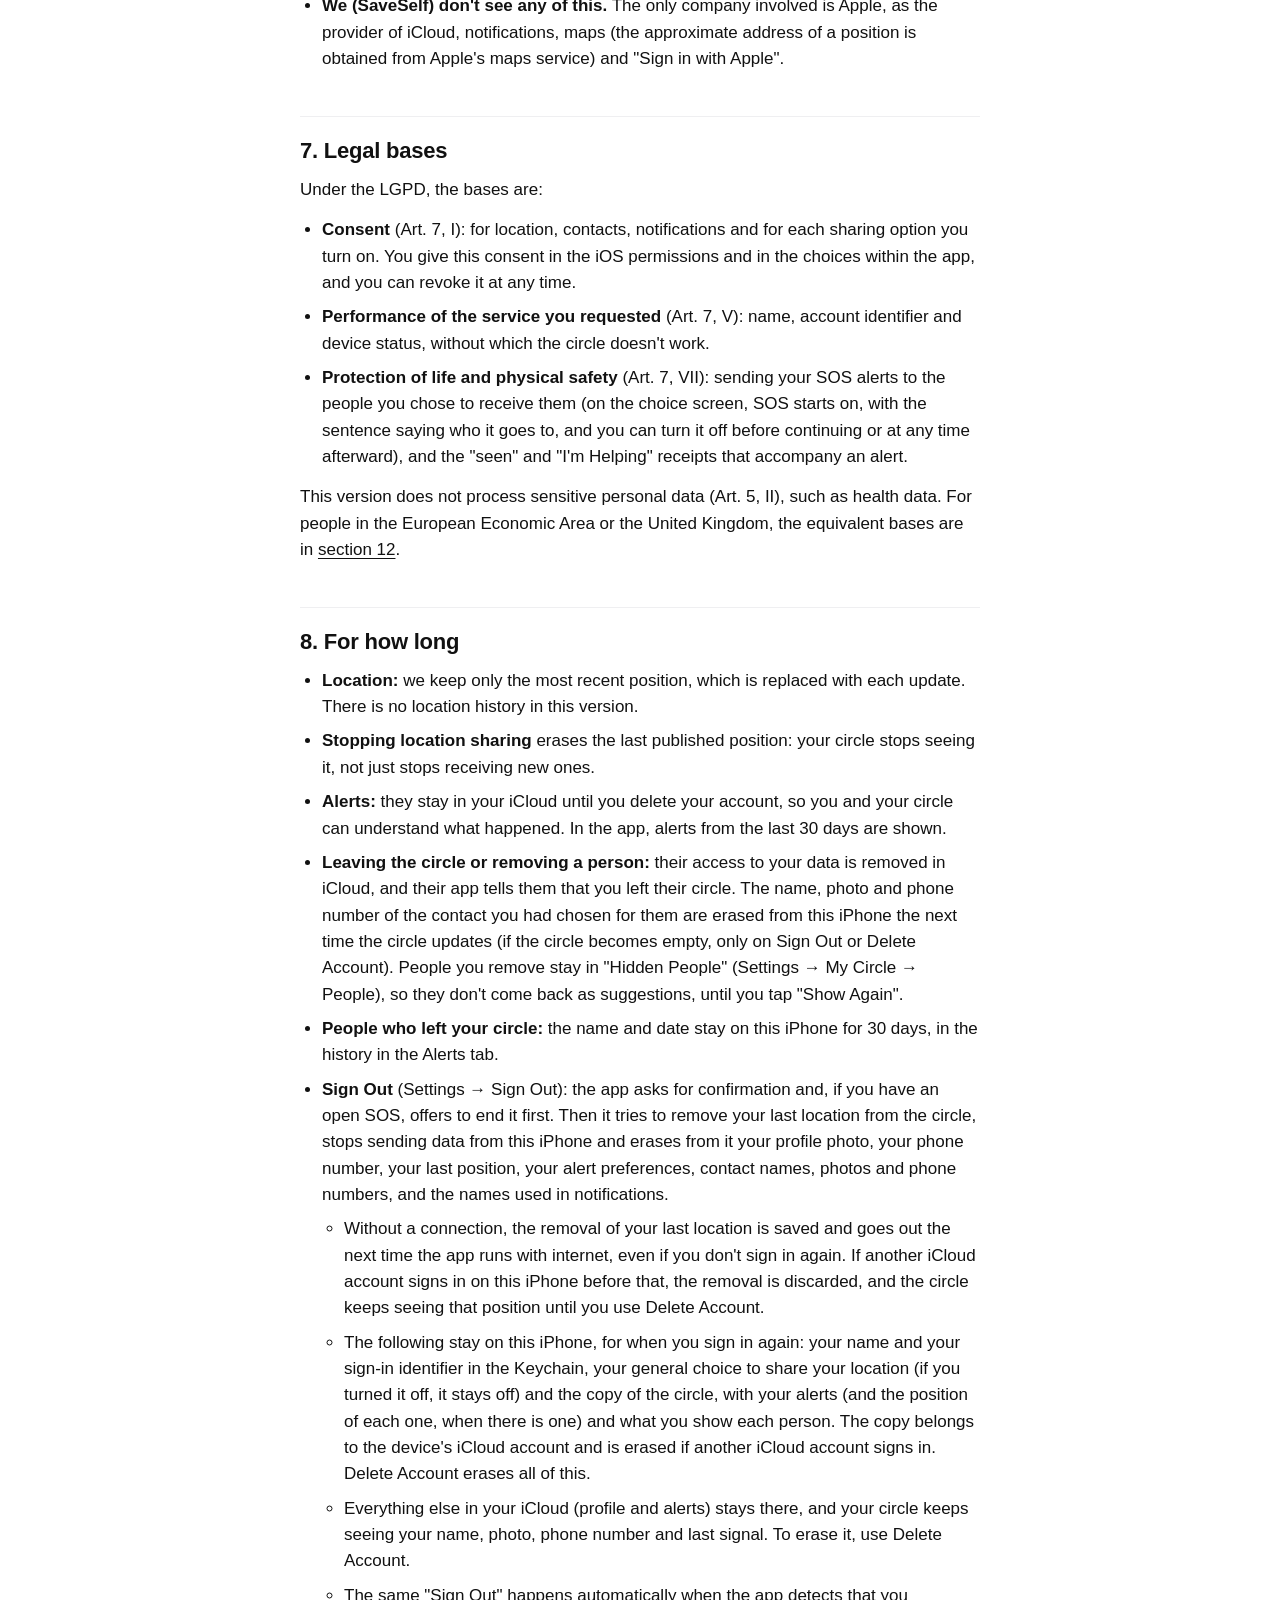
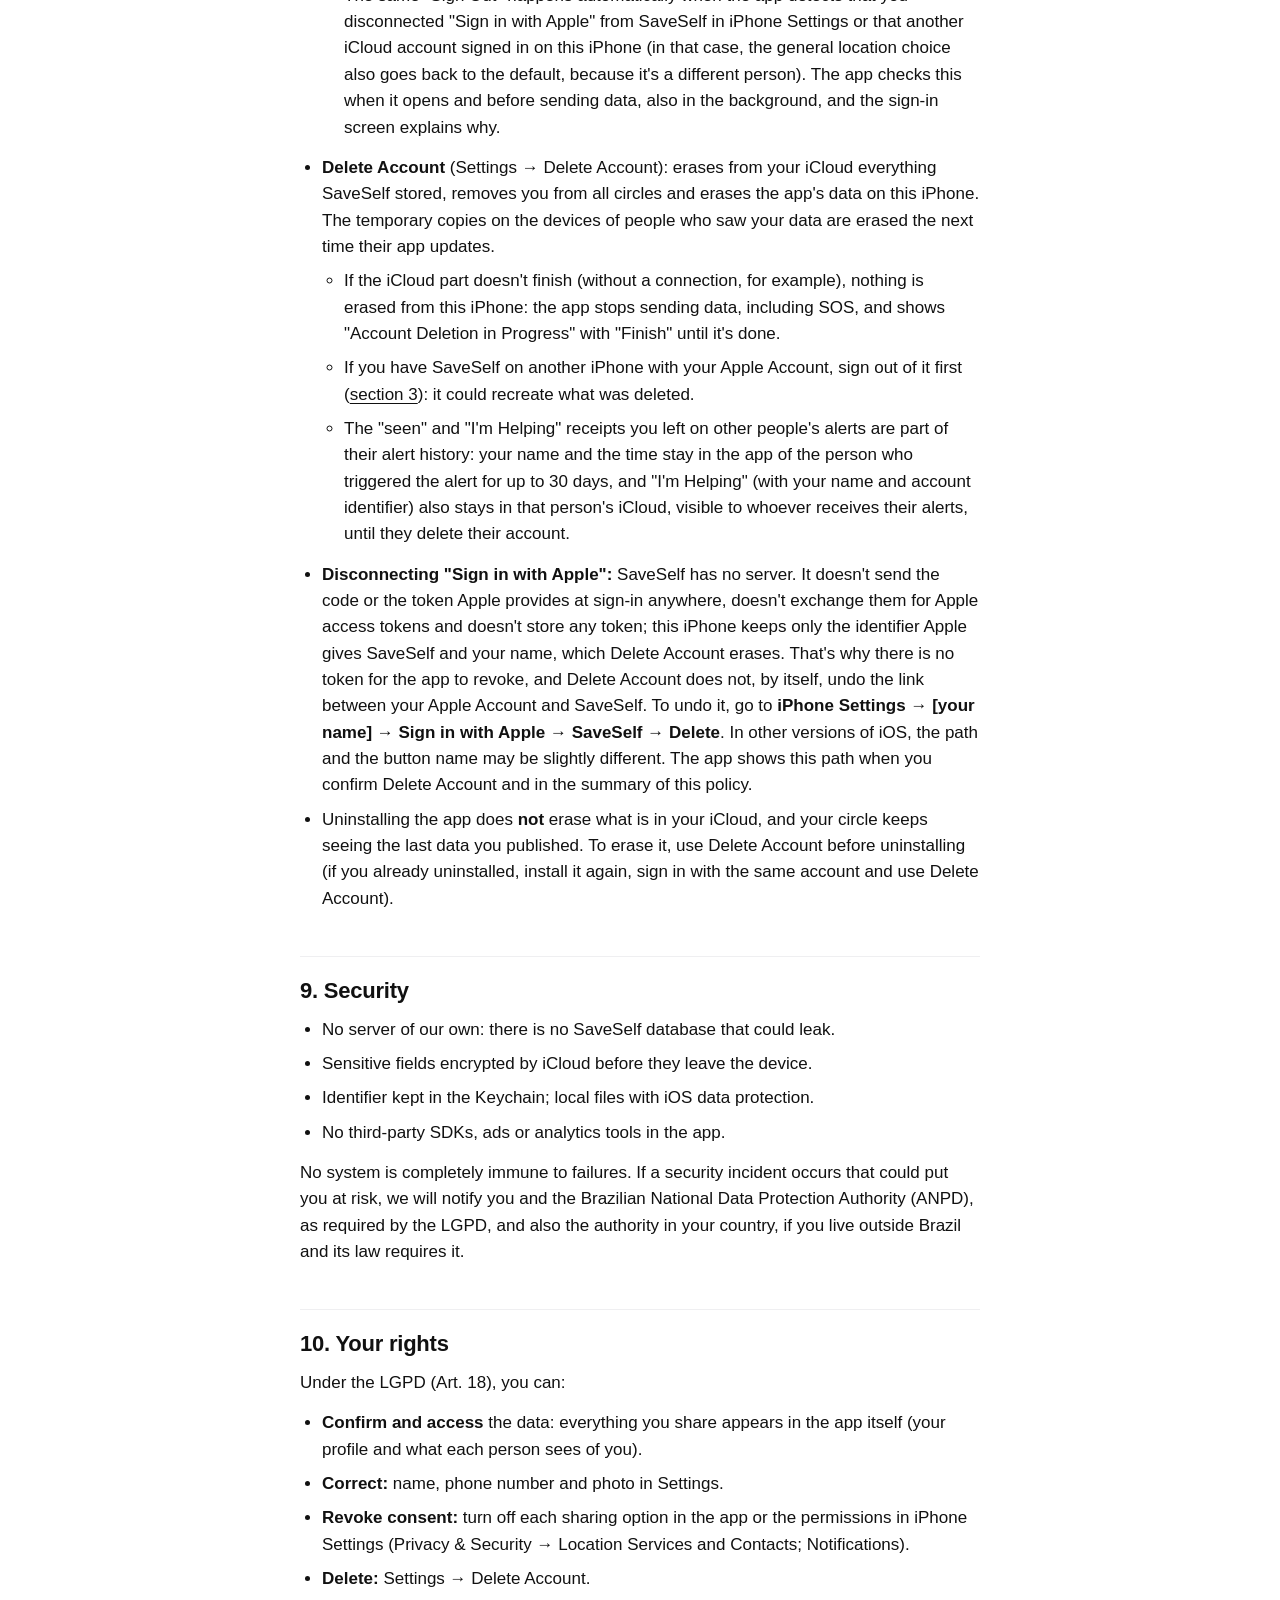
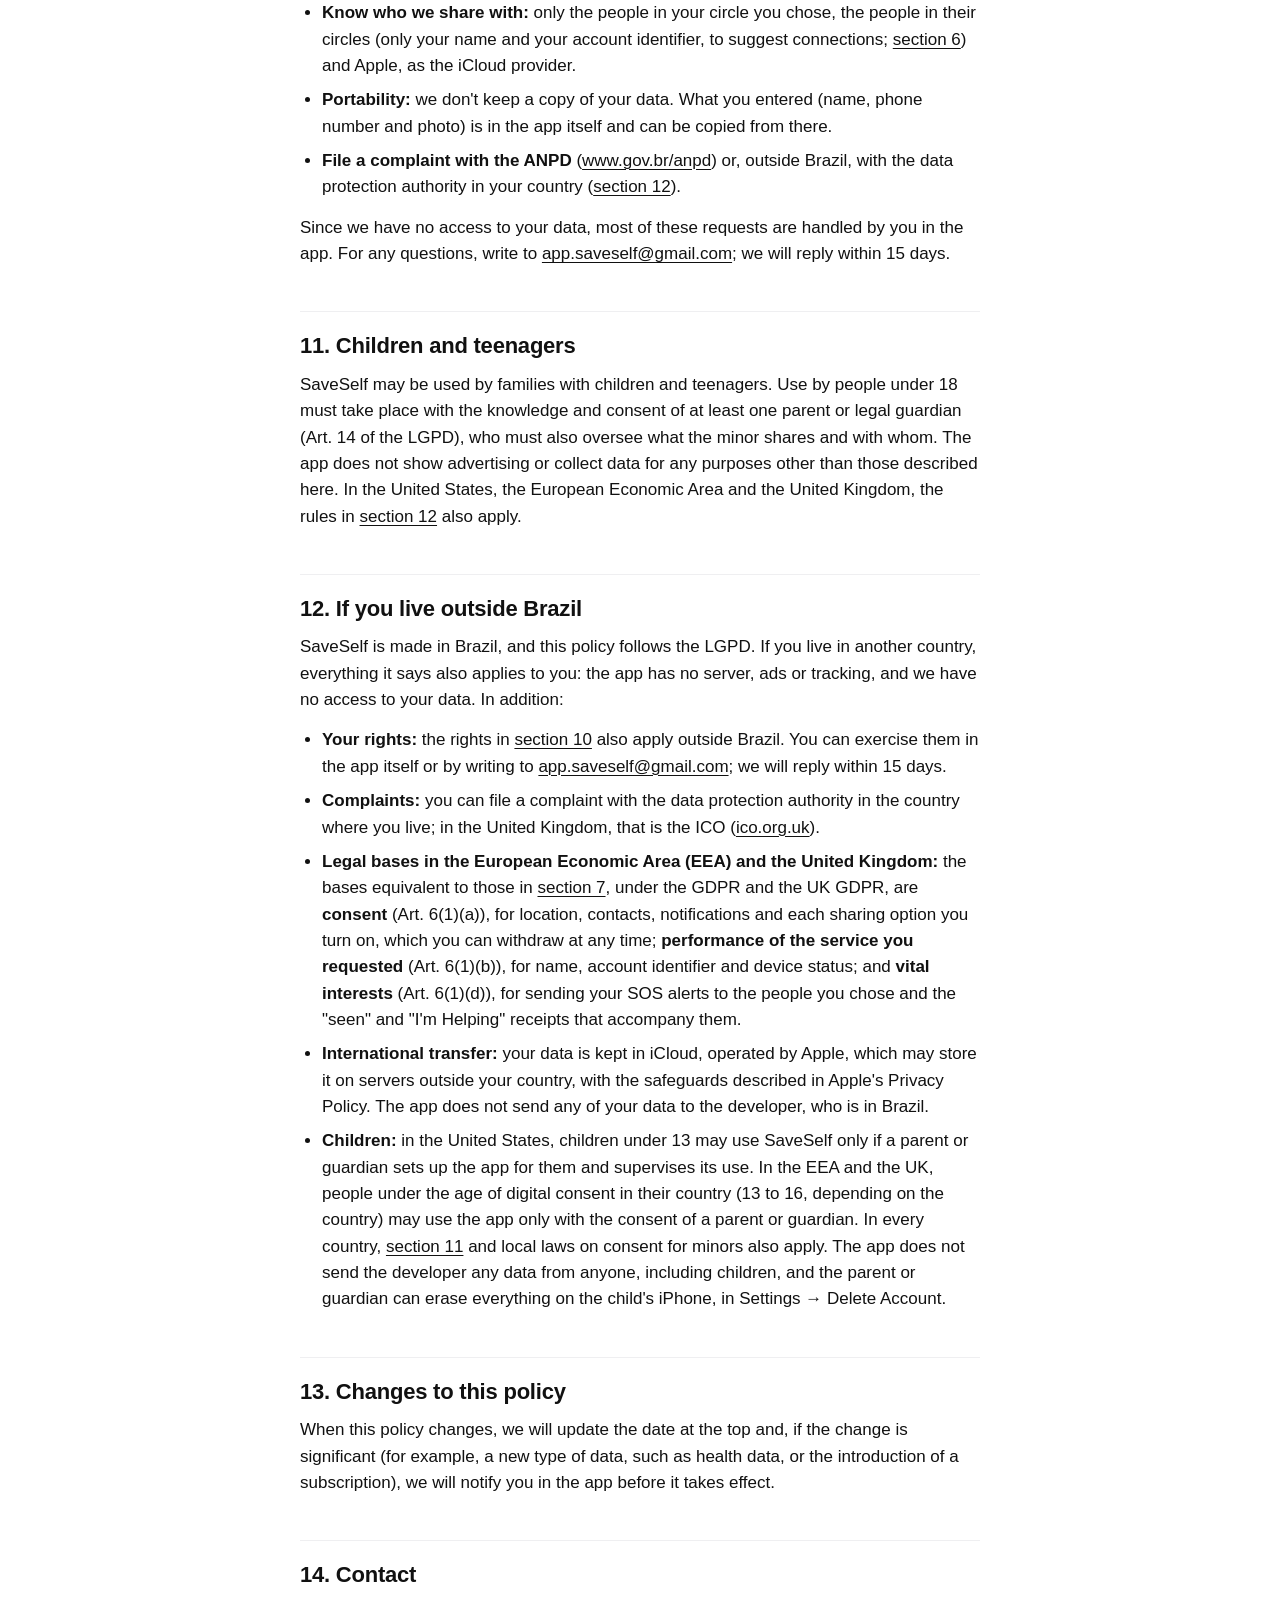
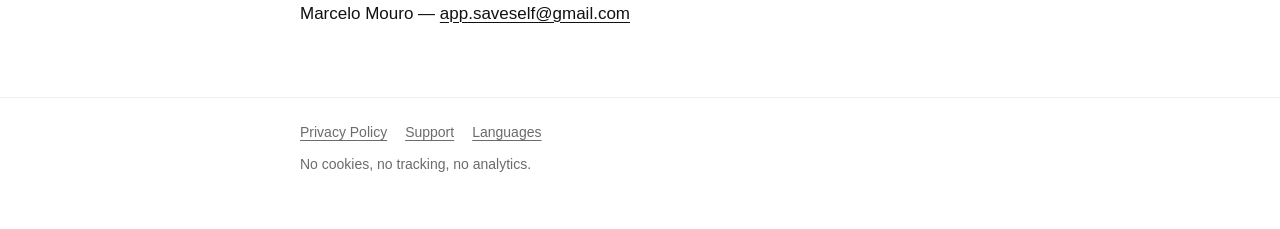
==== commit f168021f: "Política e suporte: correções da auditoria de 08/10/2026 - Última posição publicada: fica nos ajuste" ====
--- a/en/privacy.html
+++ b/en/privacy.html
@@ -64,14 +64,15 @@
 
     <h2 id="s1">1. Summary in plain language</h2>
     <ul>
-      <li><strong>We don't have a server.</strong> What you share is stored <strong>in your own iCloud</strong>, not on
-        SaveSelf computers.</li>
+      <li><strong>We don't have a server.</strong> What you share is stored <strong>in your own iCloud</strong> (the records
+        of your link with each person are kept in the iCloud of whoever created the invitation;
+        <a href="#s3">section 3</a>), not on SaveSelf computers.</li>
       <li><strong>We don't see your data.</strong> We have no access to your location or your alerts.</li>
       <li><strong>You decide who sees what</strong>, person by person: location and alerts are separate choices, and
         you can change them or turn them off whenever you want. When you connect with someone, your name,
-        photo, phone number and battery level are already visible to that person; location and SOS, only
-        if they are turned on. On the screen where you make this choice, SOS starts on and location starts
-        off (<a href="#s6">section 6</a>).</li>
+        photo, phone number and your iPhone's status (battery, last seen and location permission) are
+        already visible to that person; location and SOS, only if they are turned on. On the screen where
+        you make this choice, SOS starts on and location starts off (<a href="#s6">section 6</a>).</li>
       <li><strong>No health data.</strong> This version does not access the Health app or Apple Watch data and does not
         send any health or fitness data anywhere (<a href="#s5">section 5</a>).</li>
       <li><strong>We don't ask for your email.</strong> To sign in, all you need is "Continue with Apple", which gives us
@@ -94,12 +95,17 @@
         toward your iCloud storage, not toward servers of ours.</li>
       <li>To show something to a person in your circle, the app uses iCloud's own sharing
         (<code>CKShare</code>): only the people you chose get read access to that part of the data.</li>
+      <li>The records of the link between two people (name, account identifier, what each one allowed,
+        introductions and the "seen" and "I'm Helping" receipts) are kept in a zone in the iCloud of
+        whoever created the invitation, shared only between the two of you, and are deleted when the link
+        ends.</li>
       <li>The most sensitive fields (location, phone number and photo) are saved with iCloud's field
         encryption: they are encrypted on your device before they go to the cloud. The following are kept
         with iCloud's standard protection: your name, the device status, the safety status ("Safe" or
         "Emergency"), the type and time of alerts (with a flag saying the alert was sent with a position,
-        never the position itself), the "seen" and "I'm Helping" receipts (name and time), the time of
-        each location and, during an SOS, until when live location continues.</li>
+        never the position itself), the "seen" and "I'm Helping" receipts (name, account identifier and
+        time), the time of each location and, during an SOS, until when live
+        location continues.</li>
       <li>Apple operates iCloud under Apple's Privacy Policy. iCloud servers may be located outside Brazil
         or the country where you live (international transfer, Art. 33 of the LGPD; outside Brazil, see
         <a href="#s12">section 12</a>).</li>
@@ -109,6 +115,9 @@
     <ul>
       <li>a temporary copy of what you published and of what your circle shared with you, to open quickly,
         work offline and resend anything still pending (excluded from iPhone backup);</li>
+      <li>the last position you published (latitude, longitude and time), in the app's internal settings,
+        so the same position isn't sent again. It is included in iPhone backups and is erased when you
+        stop sharing your location, on "Sign Out" and on "Delete Account";</li>
       <li>your name and your sign-in identifier in the iPhone <strong>Keychain</strong>;</li>
       <li>the names of the people in your circle, as you see them in the app (with the name you have for
         that person in Contacts, if any), in an internal file excluded from iPhone backup, to write alert
@@ -134,7 +143,8 @@
     the circle keep seeing the name they chose. On each person's profile, "Unlink Contact" goes back to
     the name and photo they chose.</p>
 
-    <p>None of this leaves your iPhone, except for what is already described for iCloud. "Delete Account"
+    <p>None of this leaves your iPhone, except for what is already described for iCloud and what is
+    included in your own iPhone backup (on a computer or in iCloud Backup, if you use it). "Delete Account"
     erases all of this data from this iPhone, and "Sign Out" erases part of it (<a href="#s8">section 8</a>).</p>
 
     <p><strong>One iPhone per Apple Account.</strong> In this version, use SaveSelf on only one iPhone per Apple
@@ -177,7 +187,7 @@
           <tr>
             <td data-label="Data"><strong>Location</strong></td>
             <td data-label="When">If you allow it and turn it on</td>
-            <td data-label="What for">Show your most recent position, with accuracy, time and approximate address; during an SOS, continuous updates for 60 minutes, which you can extend ("Keep Sharing Live"), with the time until which it continues ("live until…"). If you turn off "Precise Location" for SaveSelf in iPhone Settings, only your approximate position is sent</td>
+            <td data-label="What for">Show your most recent position, with accuracy, time and approximate address; during an SOS, continuous updates for 60 minutes, which you can extend ("Keep Sharing Live"), with the time until which it continues ("live until…"). If you turn off "Precise Location" for SaveSelf in iPhone Settings, only your approximate position is sent, except during an SOS: then the app asks iOS for temporary precise location, and you decide in that prompt</td>
             <td data-label="Who can see it">Only the people you allowed to see your location</td>
           </tr>
           <tr>
@@ -215,6 +225,12 @@
     </div>
 
     <p>SaveSelf <strong>does not ask for or receive your email</strong>.</p>
+
+    <p><strong>Emergency text:</strong> on the SOS screen, "Send Text" opens Messages with a prewritten text
+    to the person you pick (in your circle or a contact you choose) that includes your last position,
+    when your iPhone has one, and its time (an Apple Maps link), even if you don't share your location
+    with that person in SaveSelf. It is only sent if you tap send in Messages, through your carrier or
+    iMessage; it doesn't go through SaveSelf or the app's iCloud data.</p>
 
     <p><strong>Notifications:</strong> SOS alerts and the notice that an alert was ended arrive as an iCloud
     notification with generic text; the person's name is added on your iPhone, from the data they
@@ -268,10 +284,10 @@
         request; you can keep "While Using the App".</li>
       <li>People who receive your alerts but don't see your location get the SOS with the time only,
         without any position.</li>
-      <li><strong>Who is helping:</strong> if you tap "I'm Helping" on someone's alert, your name and the time go to
-        that person and, through them, to the other people who receive their alerts, even those who aren't
-        connected to you. Likewise, when you trigger an SOS, the people who receive your alerts see who is
-        helping you.</li>
+      <li><strong>Who is helping:</strong> if you tap "I'm Helping" on someone's alert, your name, your account
+        identifier (so the app can recognize you) and the time go to that person and, through them, to
+        the other people who receive their alerts, even those who aren't connected to you. Likewise, when
+        you trigger an SOS, the people who receive your alerts see who is helping you.</li>
       <li><strong>Connection suggestions:</strong> people in the circle of someone in your circle may see your name and
         receive your account identifier, only so the app can suggest that you connect. The connection
         only happens if you accept the request. If you ask to connect with someone suggested, the request
@@ -363,6 +379,10 @@
             Progress" with "Finish" until it's done.</li>
           <li>If you have SaveSelf on another iPhone with your Apple Account, sign out of it first
             (<a href="#s3">section 3</a>): it could recreate what was deleted.</li>
+          <li>The "seen" and "I'm Helping" receipts you left on other people's alerts are part of their
+            alert history: your name and the time stay in the app of the person who triggered the alert for
+            up to 30 days, and "I'm Helping" (with your name and account identifier) also stays in that
+            person's iCloud, visible to whoever receives their alerts, until they delete their account.</li>
         </ul>
       </li>
       <li><strong>Disconnecting "Sign in with Apple":</strong> SaveSelf has no server. It doesn't send the code or the
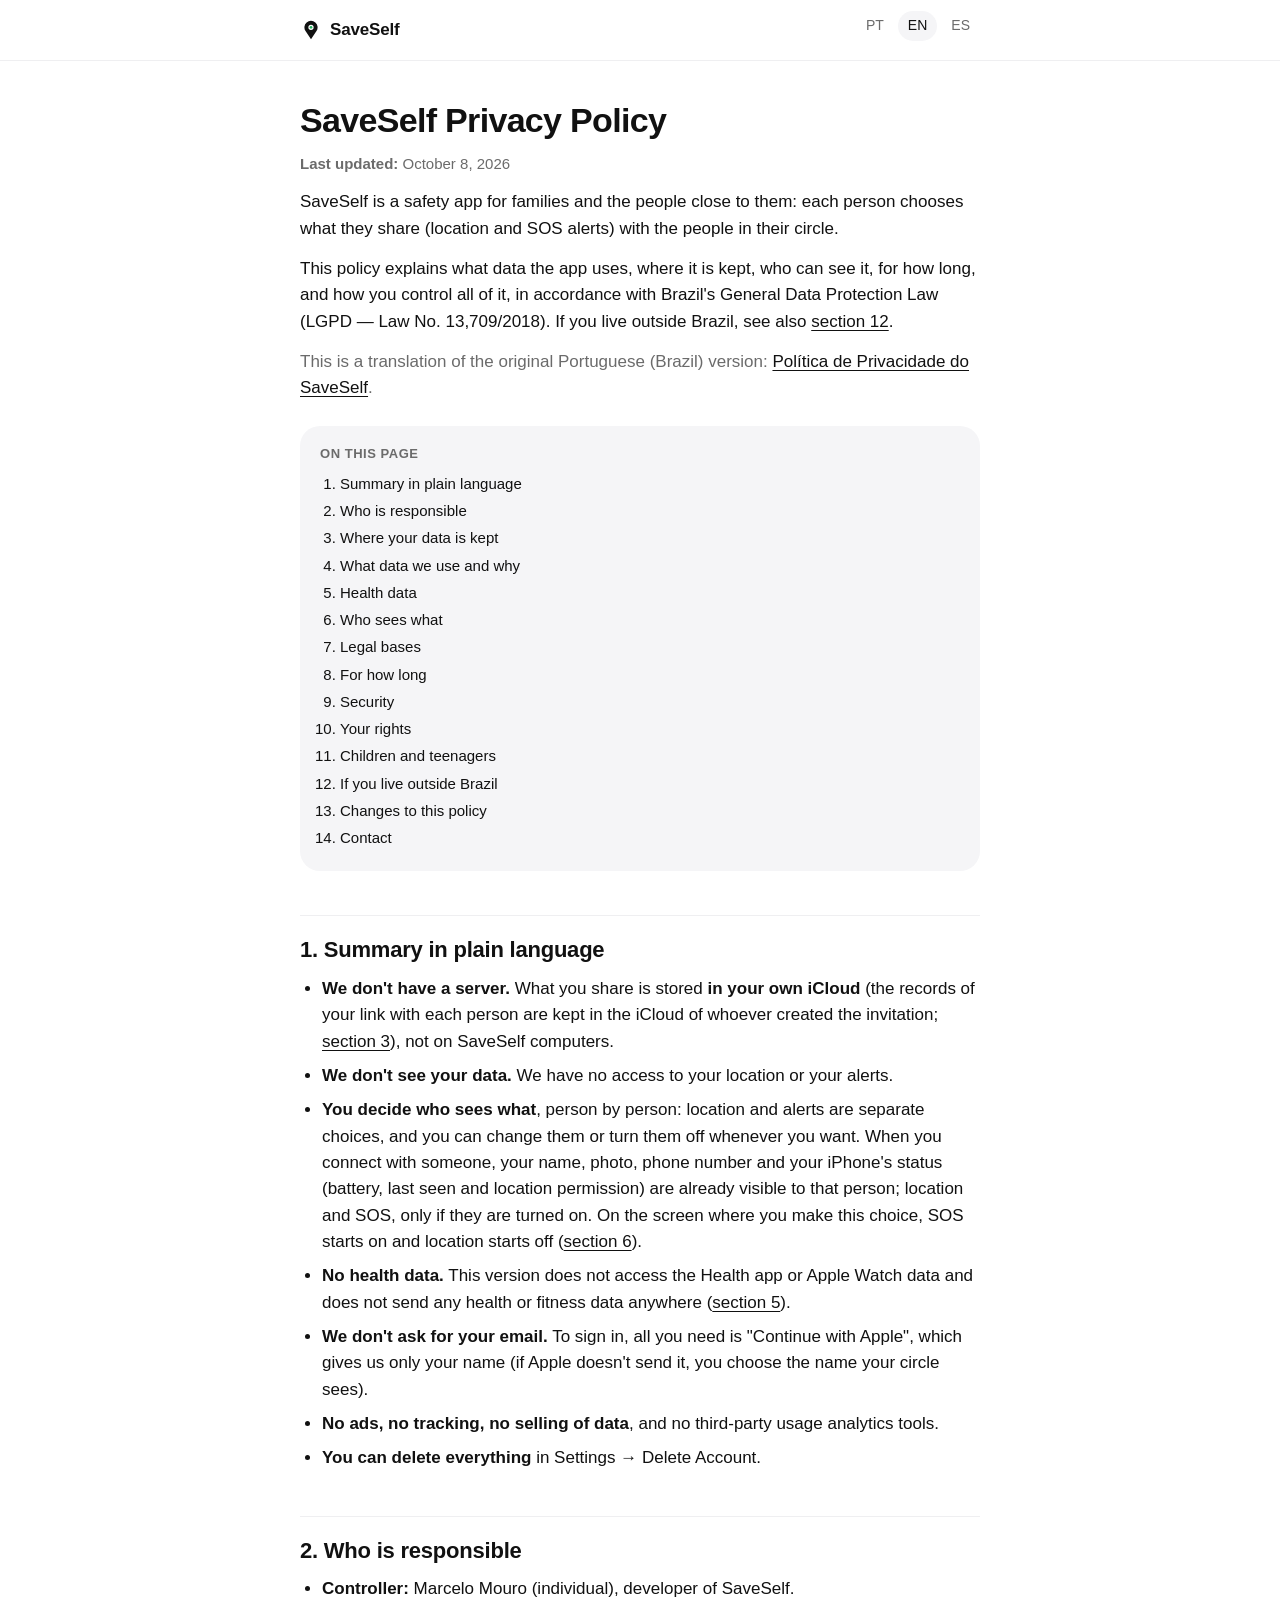
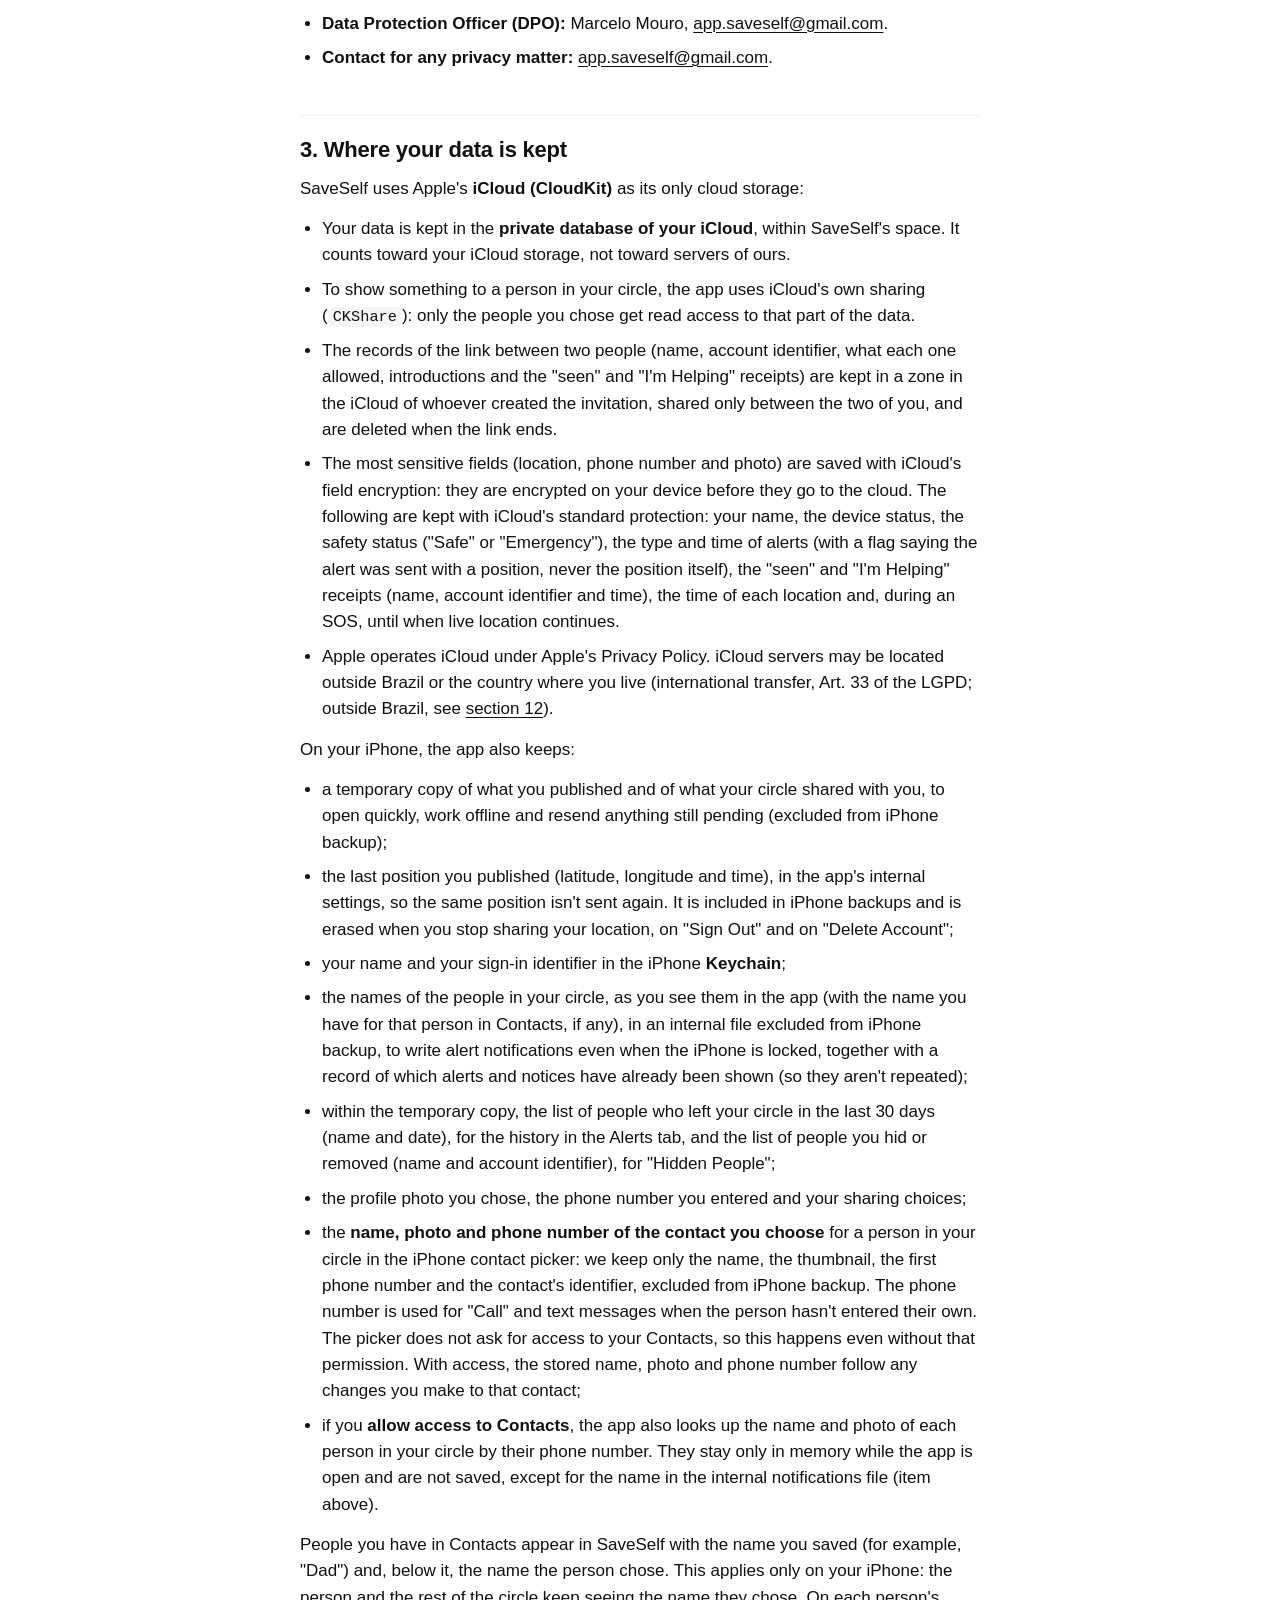
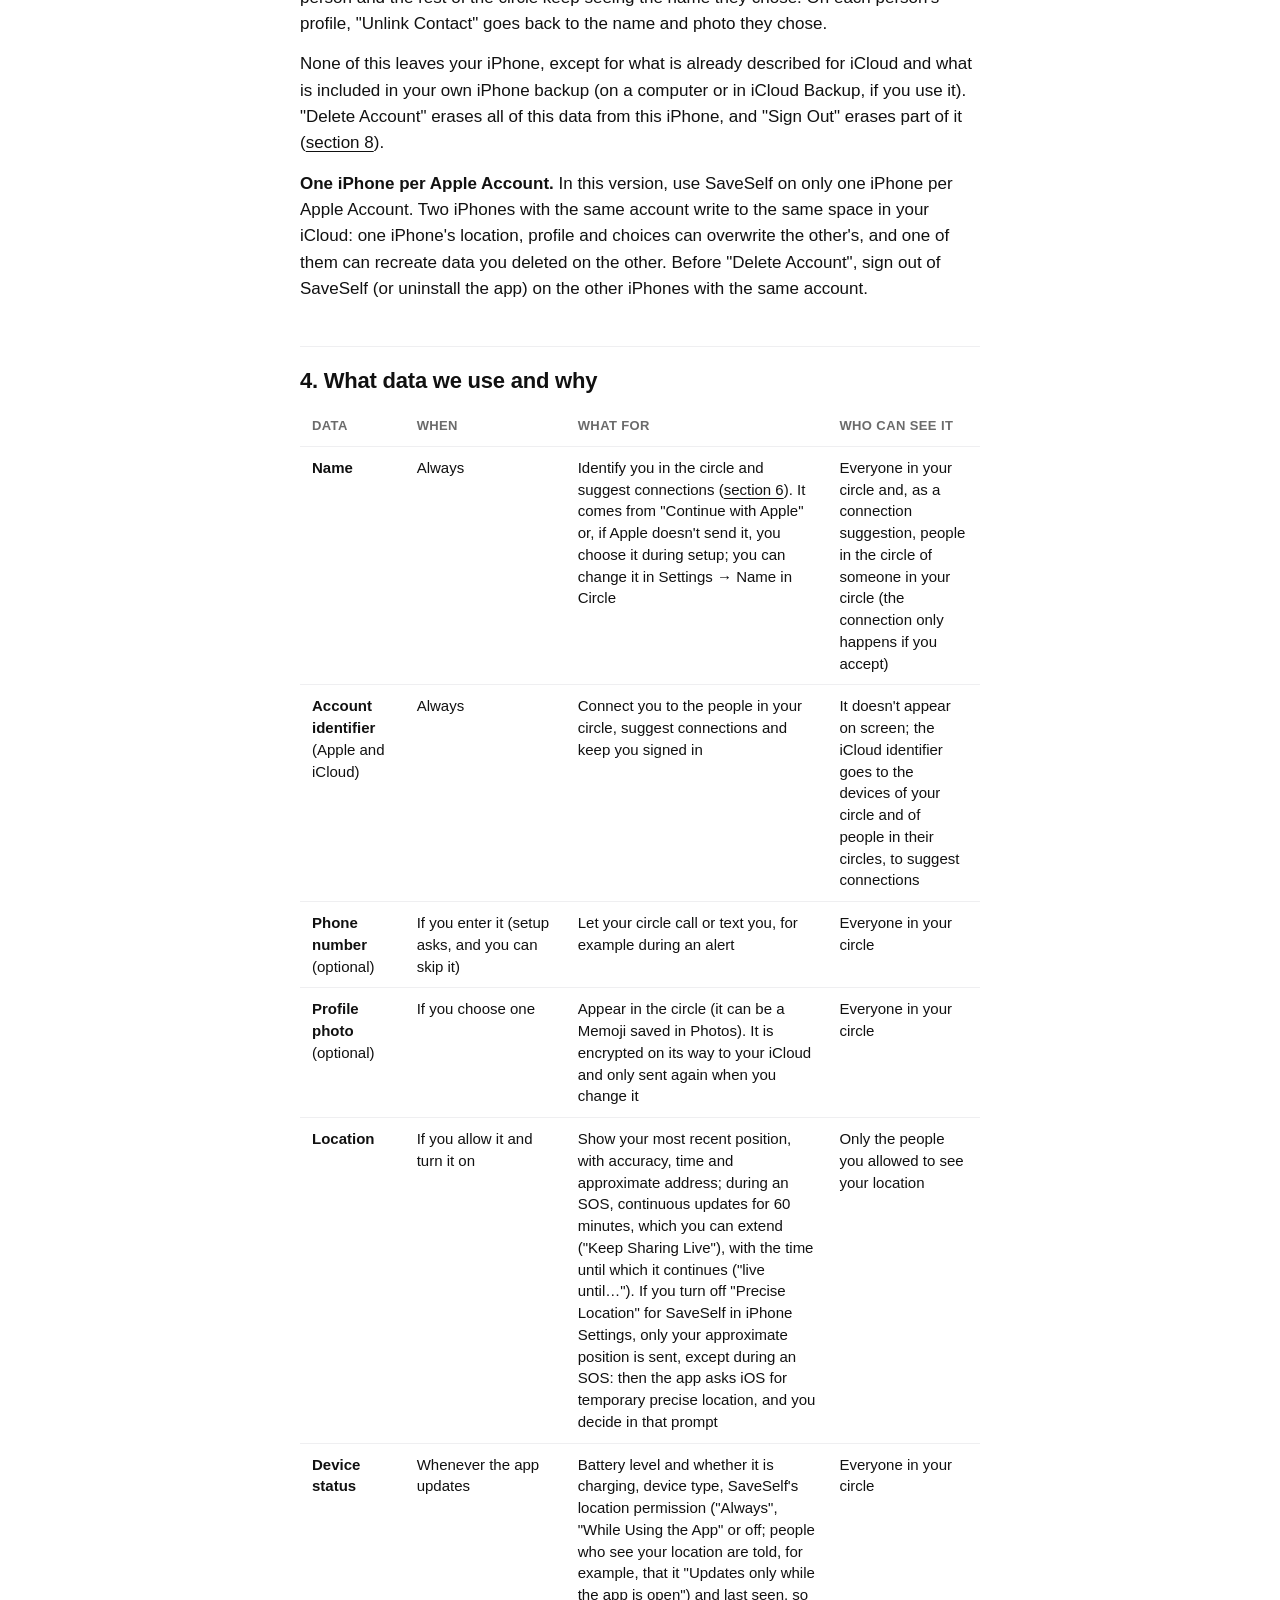
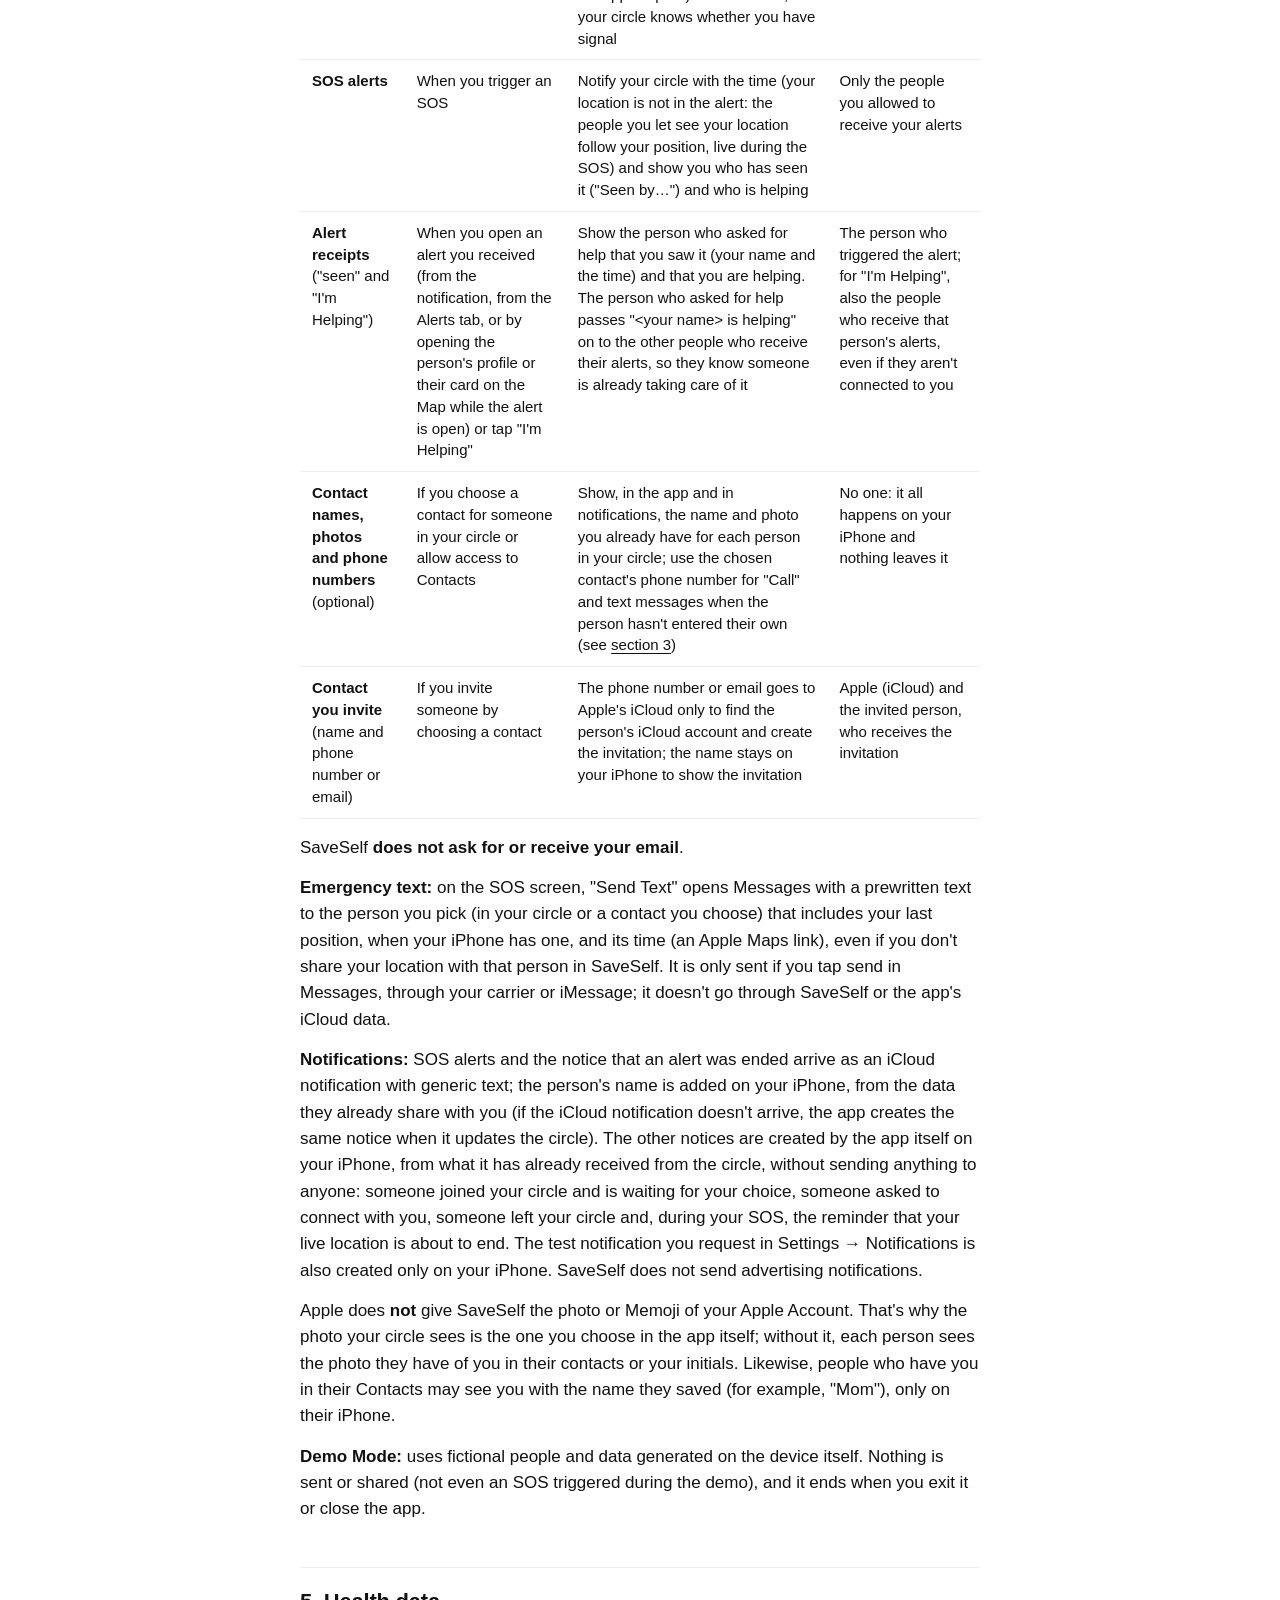
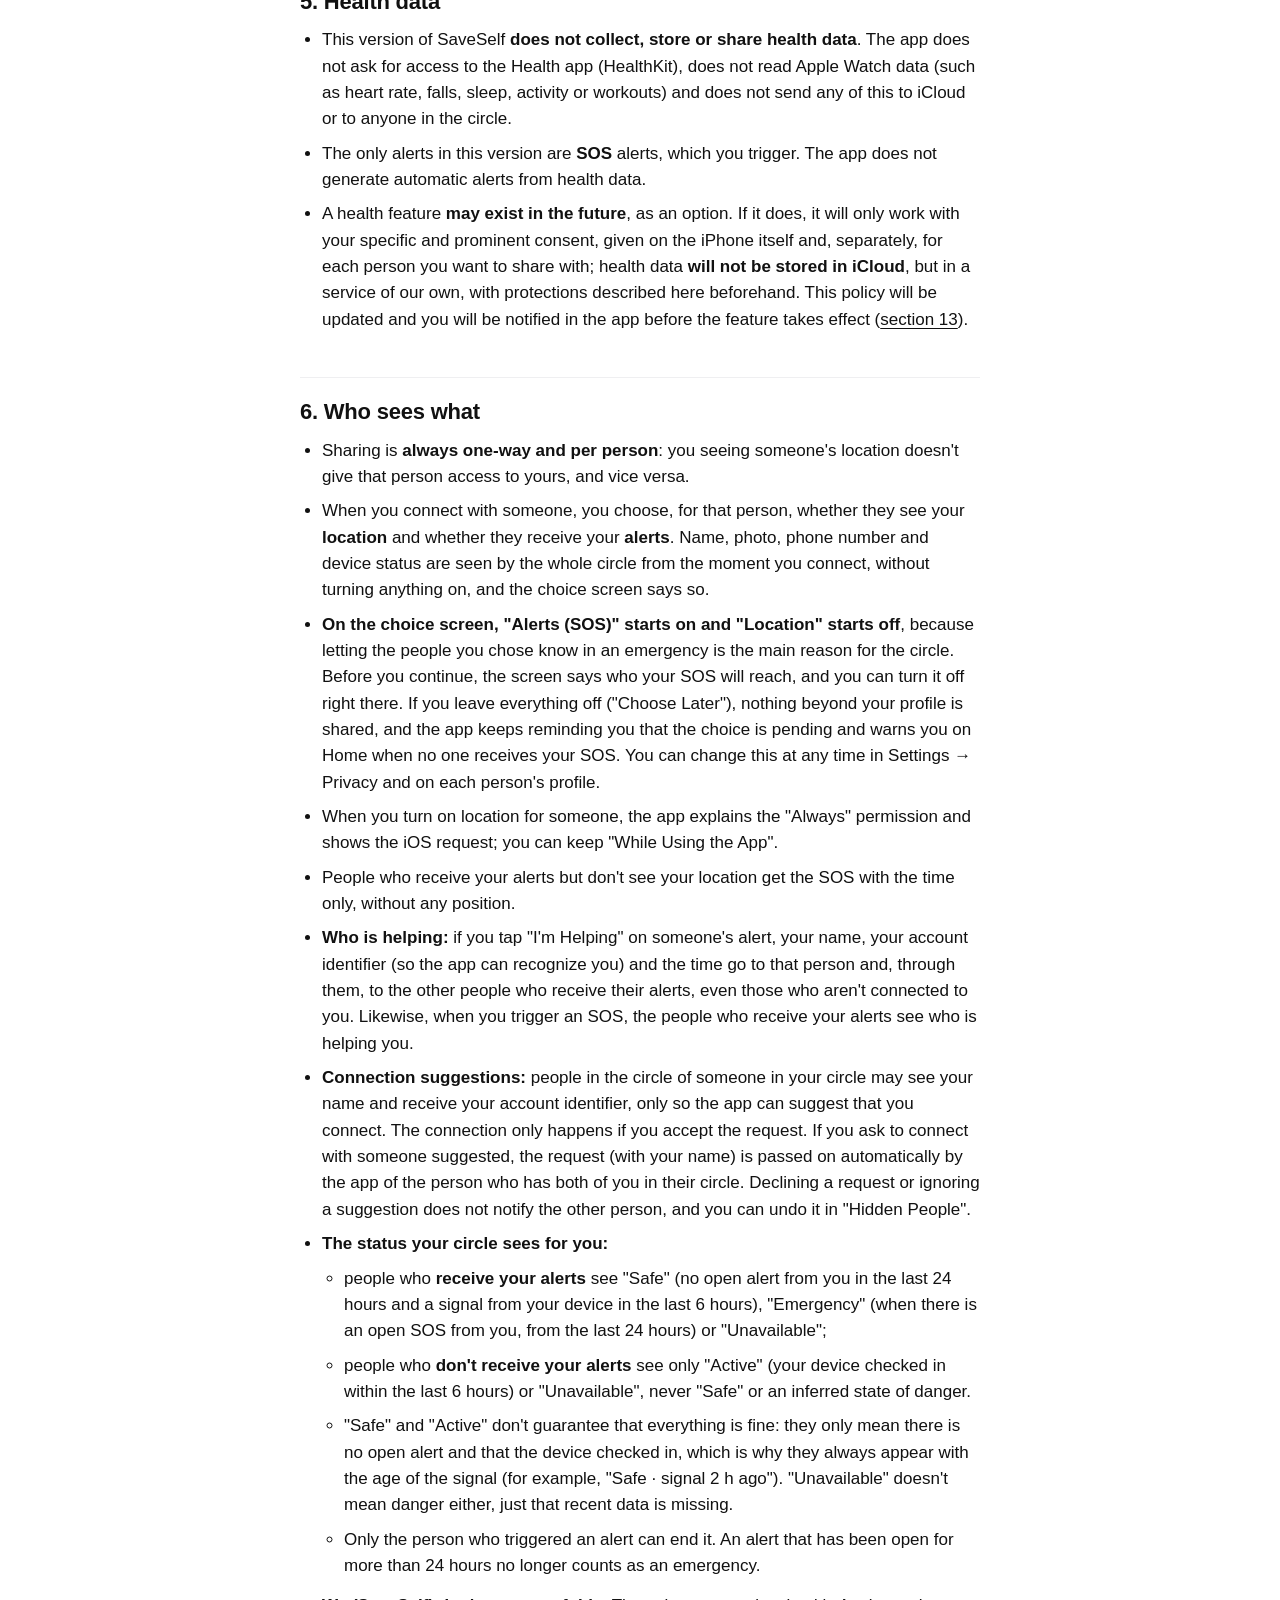
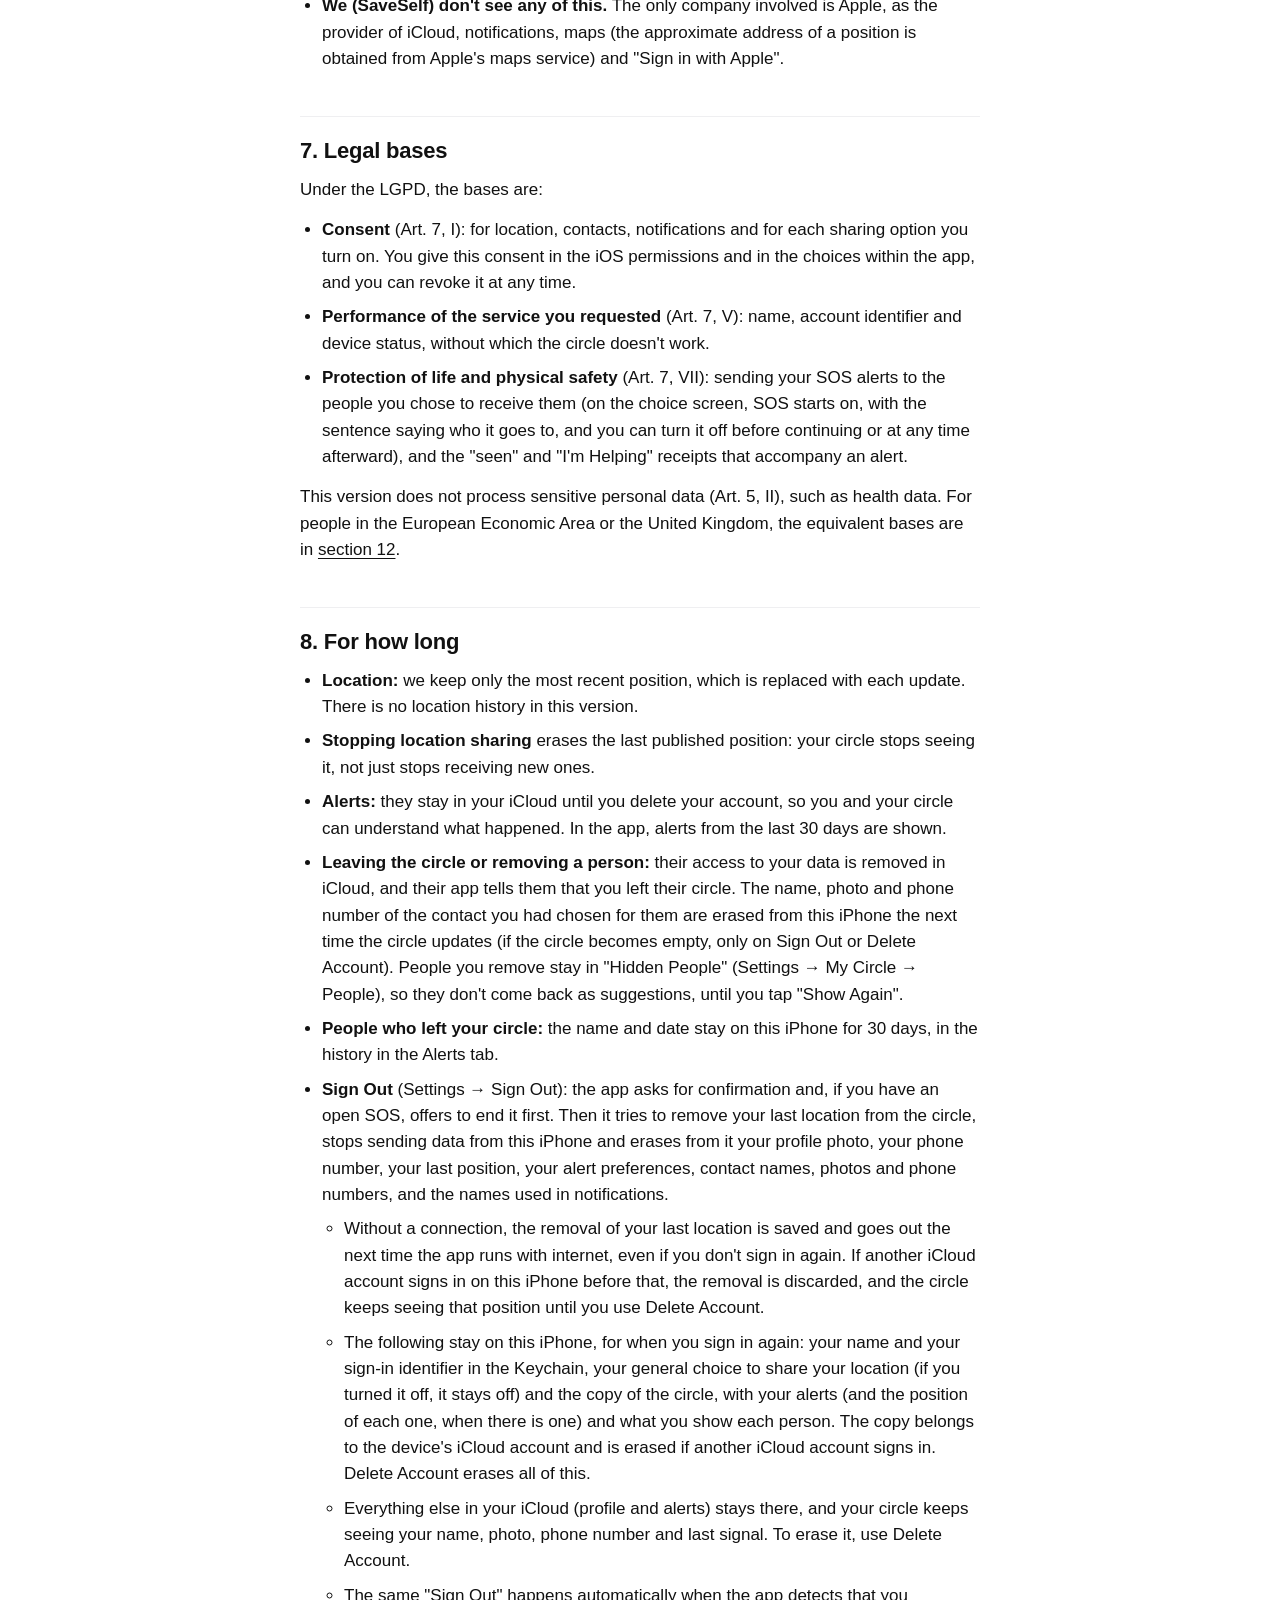
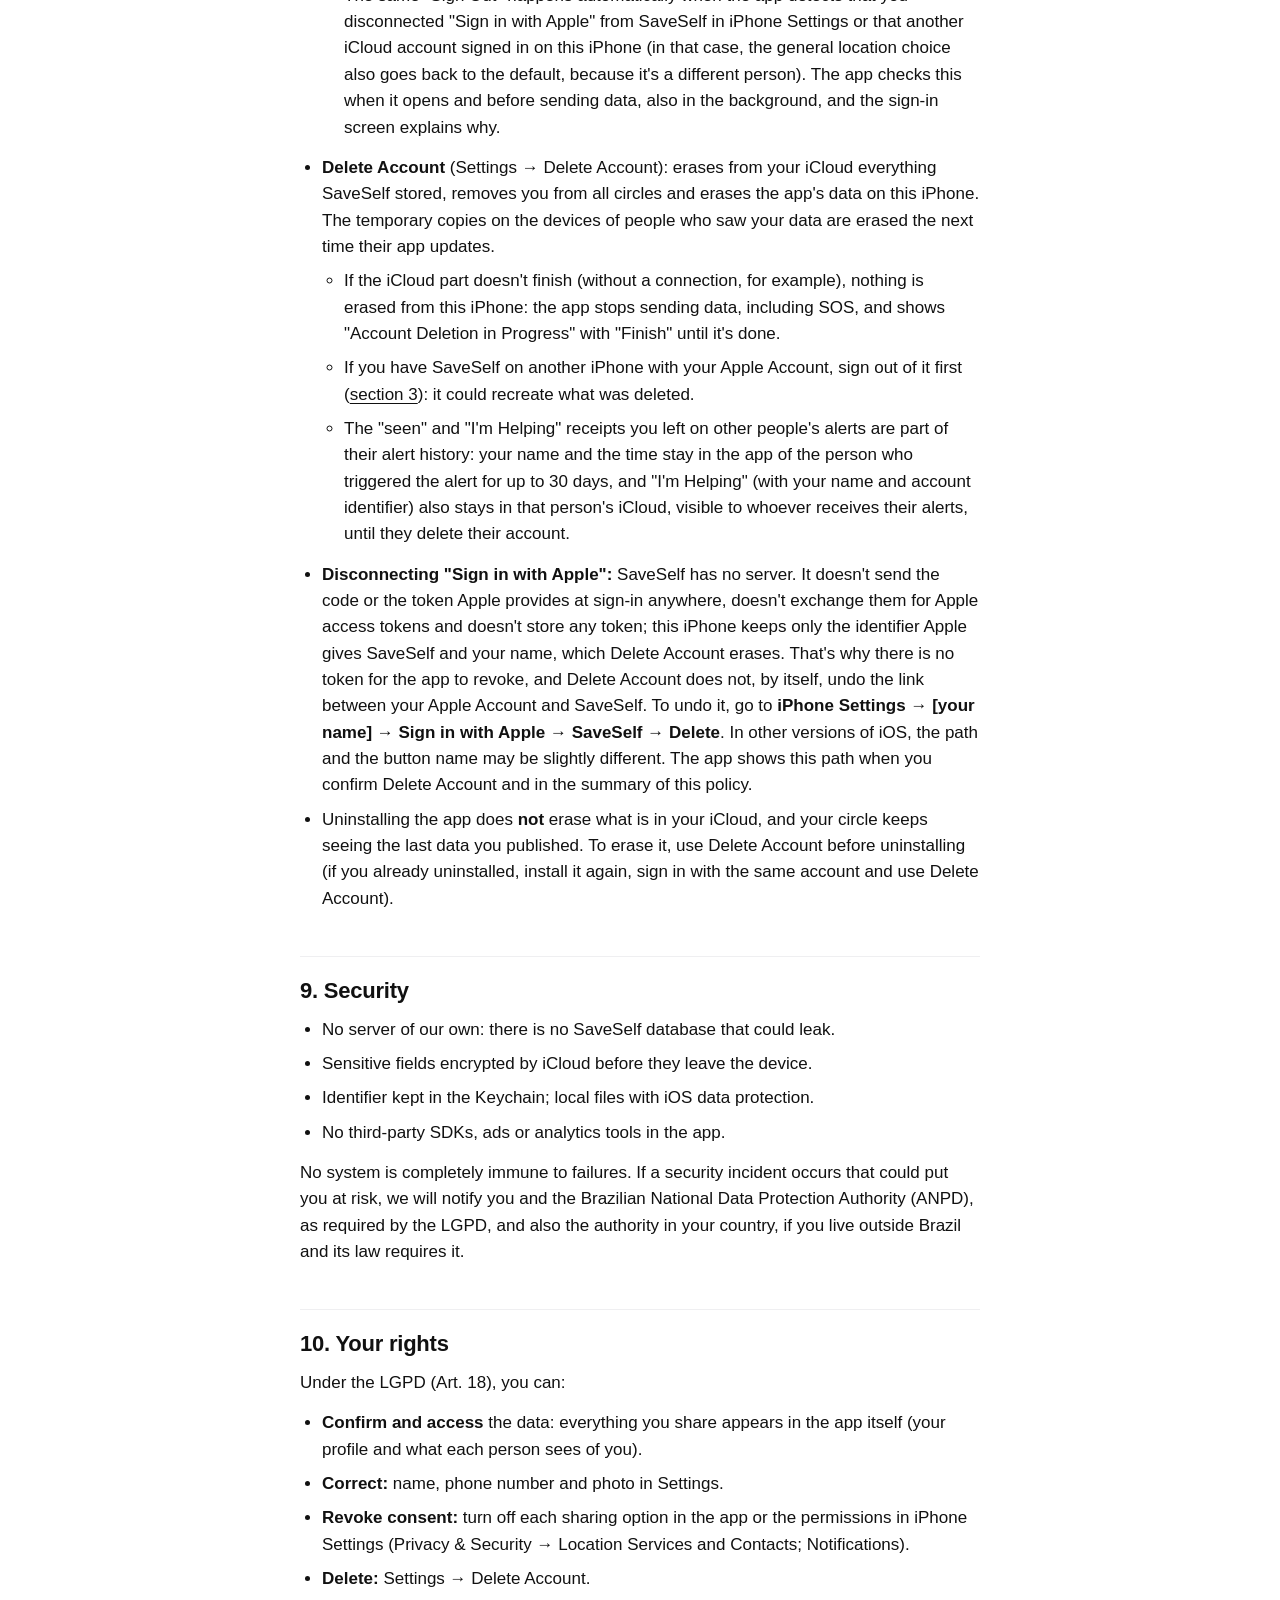
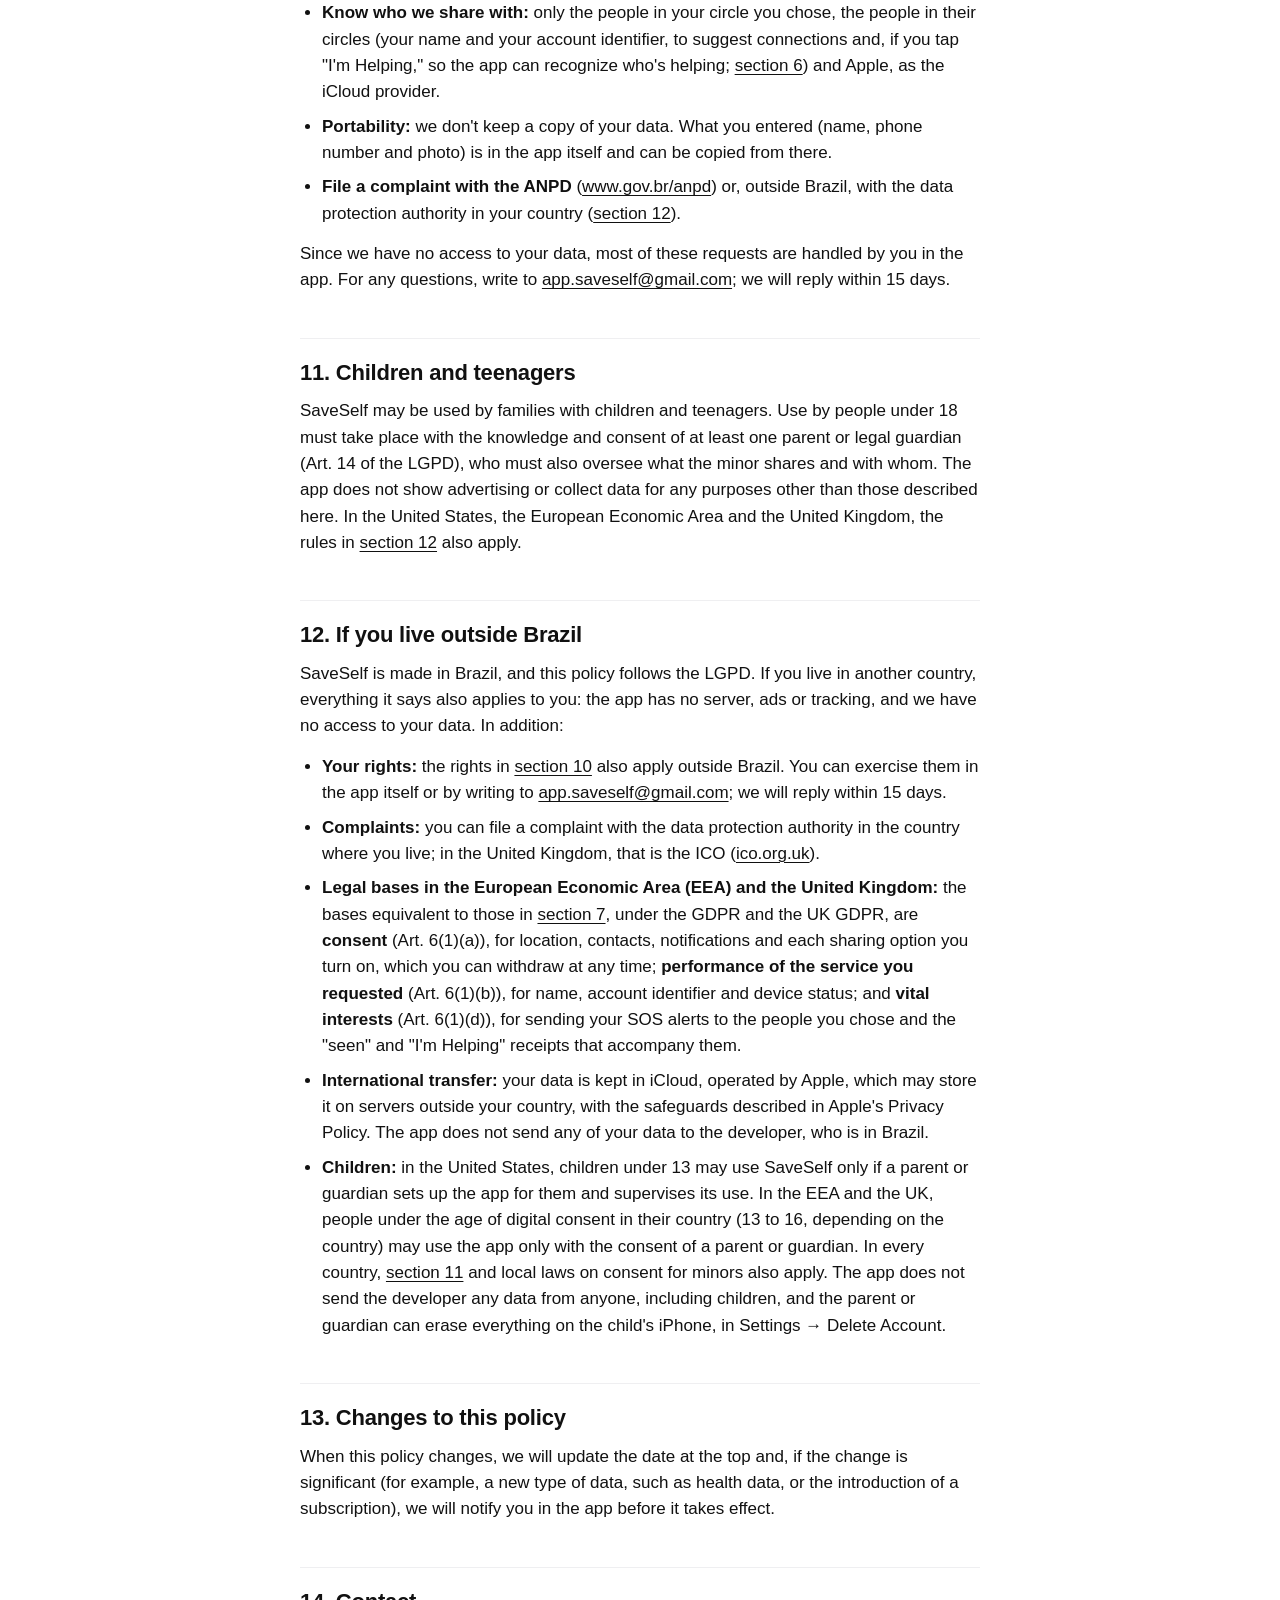
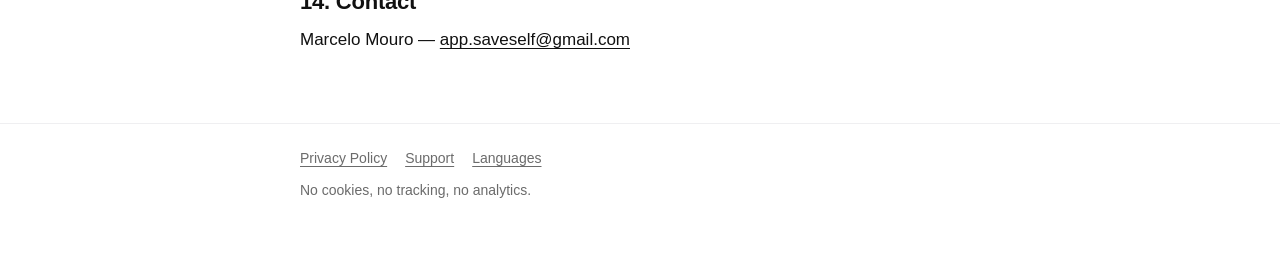
==== commit dbf63141: "Política e suporte: "Estou ajudando" na seção 10 e Ajustes → Apps (iOS 18) Co-Authored-By: Claude Op" ====
--- a/en/privacy.html
+++ b/en/privacy.html
@@ -420,8 +420,8 @@
         (Privacy &amp; Security → Location Services and Contacts; Notifications).</li>
       <li><strong>Delete:</strong> Settings → Delete Account.</li>
       <li><strong>Know who we share with:</strong> only the people in your circle you chose, the people in their circles
-        (only your name and your account identifier, to suggest connections; <a href="#s6">section 6</a>) and Apple,
-        as the iCloud provider.</li>
+        (your name and your account identifier, to suggest connections and, if you tap "I'm Helping," so the app
+        can recognize who's helping; <a href="#s6">section 6</a>) and Apple, as the iCloud provider.</li>
       <li><strong>Portability:</strong> we don't keep a copy of your data. What you entered (name, phone number and
         photo) is in the app itself and can be copied from there.</li>
       <li><strong>File a complaint with the ANPD</strong> (<a href="https://www.gov.br/anpd" rel="noopener noreferrer">www.gov.br/anpd</a>) or, outside Brazil, with the data protection
